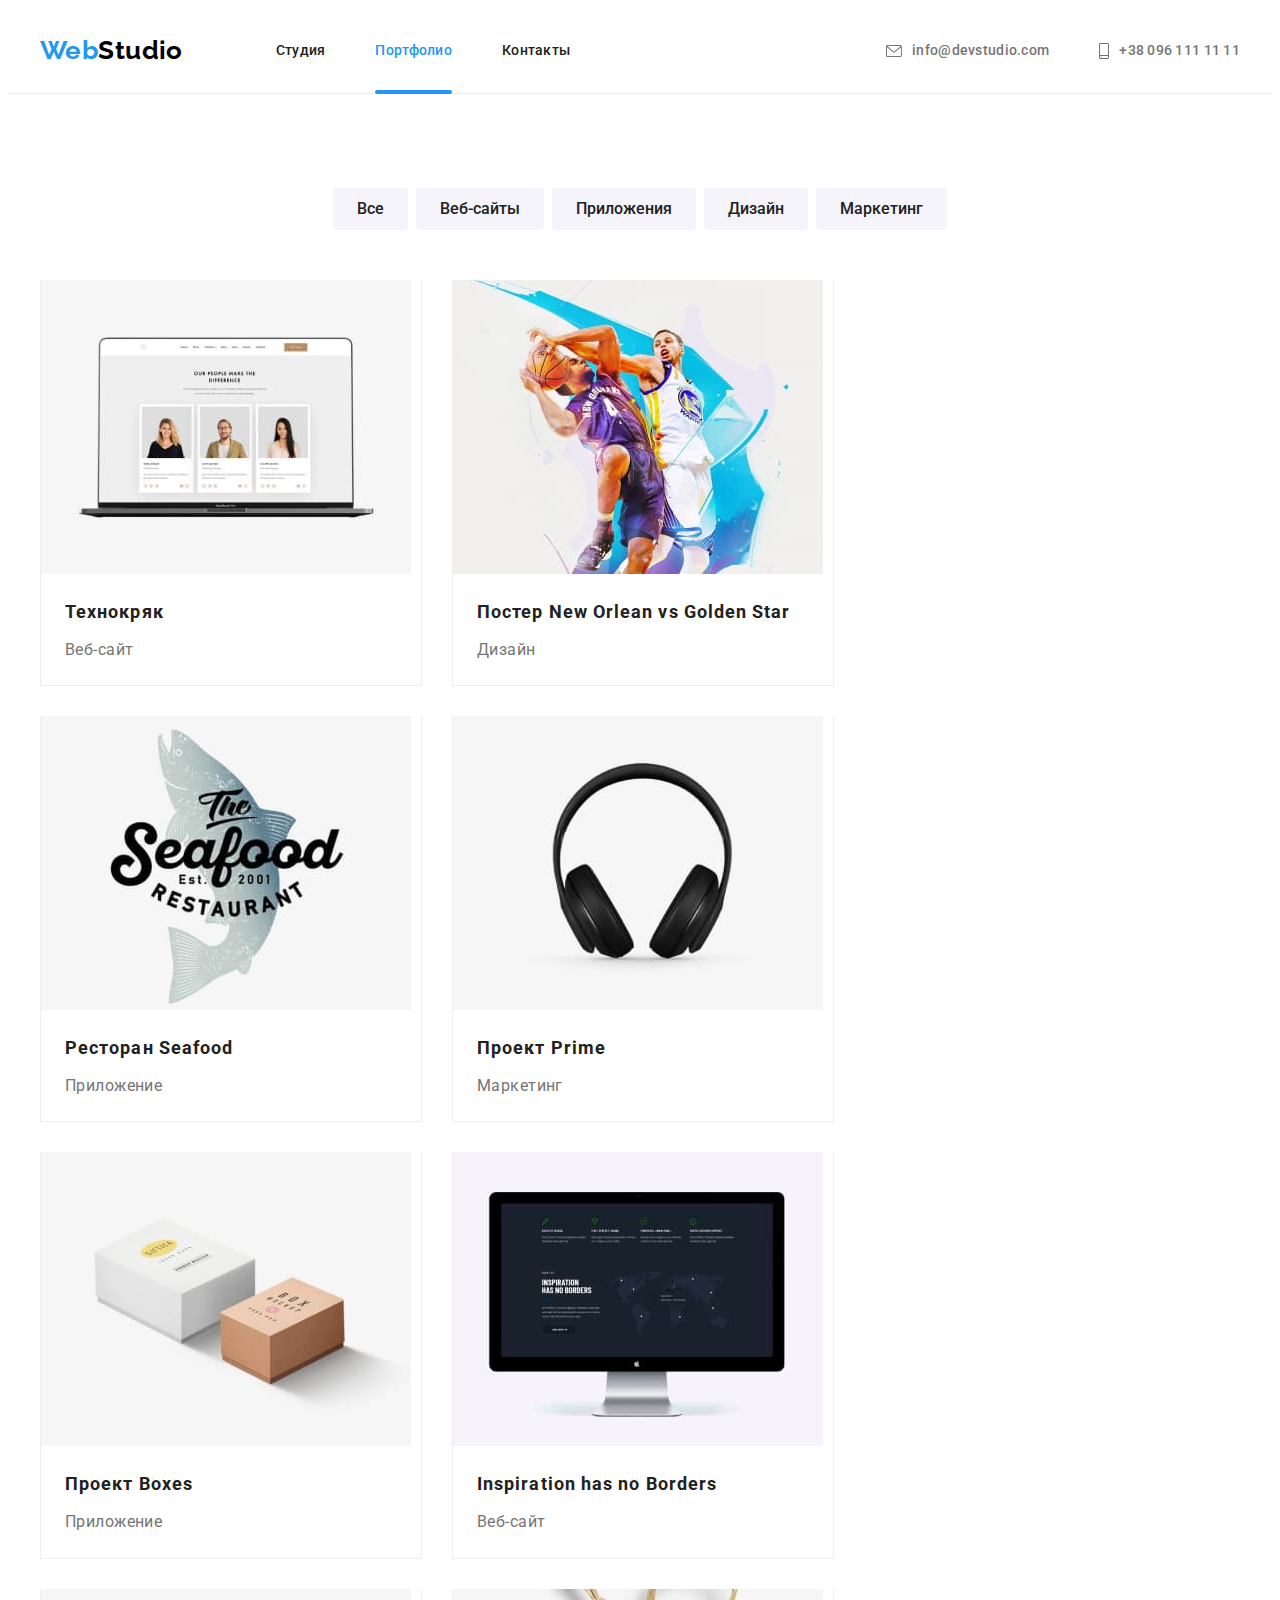
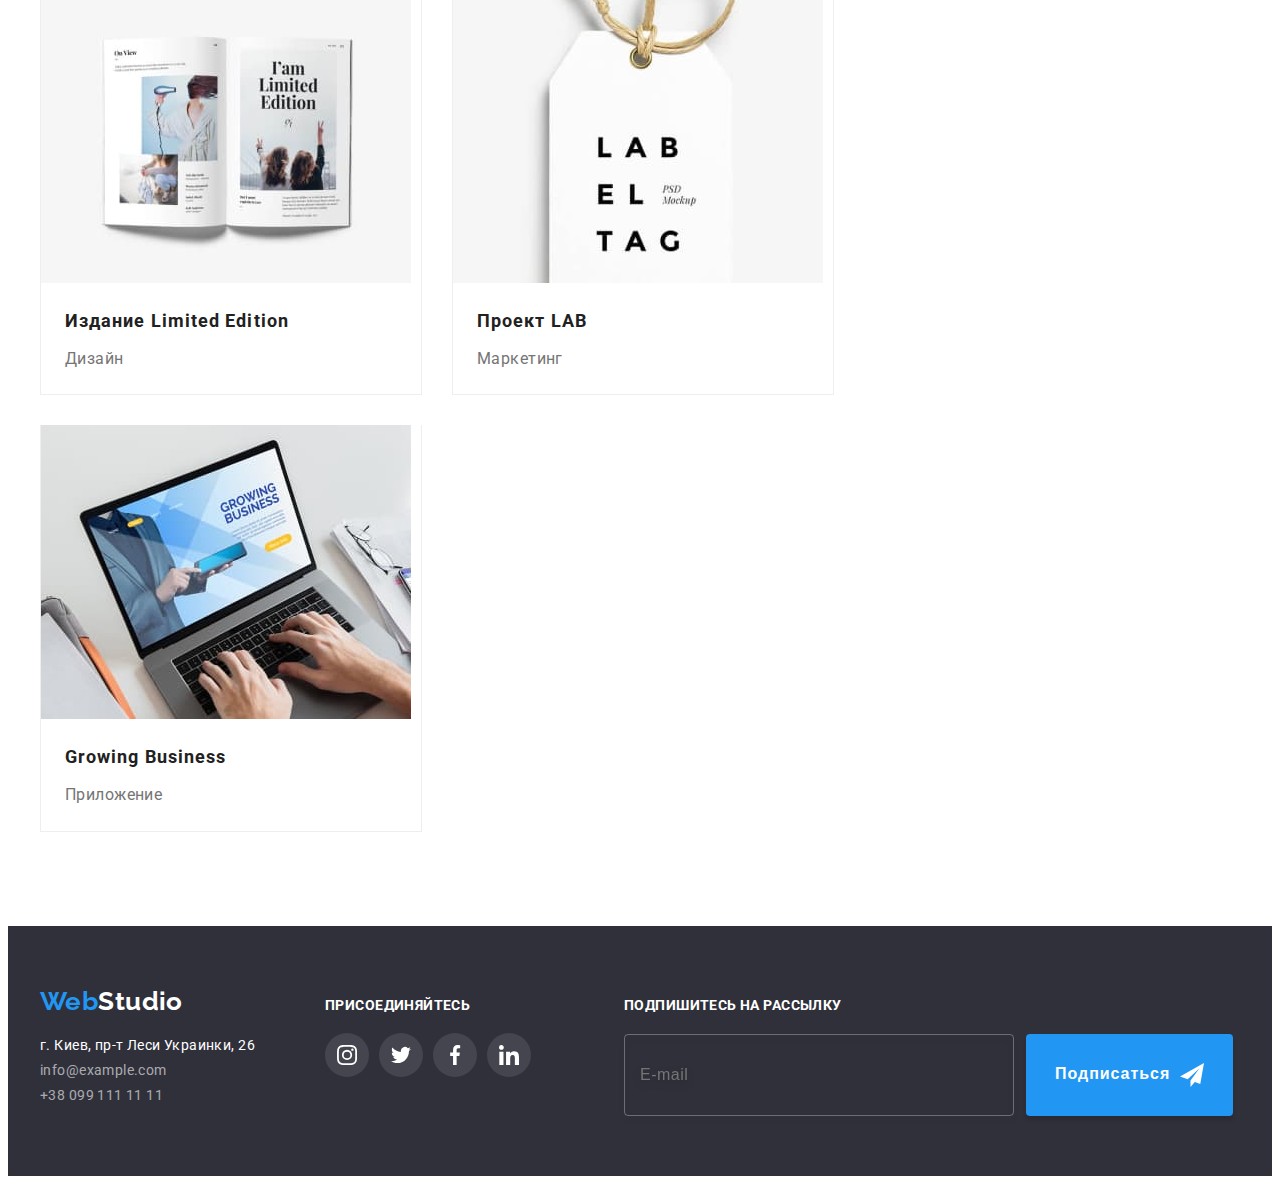
==== portfolio.html @ ce12e142 "add base" ====
<!DOCTYPE html>
<html lang="ru">
  <head>
    <meta charset="UTF-8" />
    <meta http-equiv="X-UA-Compatible" content="IE=edge" />
    <meta name="viewport" content="width=device-width, initial-scale=1.0" />
    <title>Портфоліо</title>
    <link rel="preconnect" href="https://fonts.googleapis.com" />
    <link rel="preconnect" href="https://fonts.gstatic.com" crossorigin />
    <link
      href="https://fonts.googleapis.com/css2?family=Raleway:wght@700&family=Roboto:wght@400;500;700;900&display=swap"
      rel="stylesheet"
    />
    <link
      rel="stylesheet"
      href="https://cdnjs.cloudflare.com/ajax/libs/modern-normalize/1.1.0/modern-normalize.min.css"
      integrity="sha512-wpPYUAdjBVSE4KJnH1VR1HeZfpl1ub8YT/NKx4PuQ5NmX2tKuGu6U/JRp5y+Y8XG2tV+wKQpNHVUX03MfMFn9Q=="
      crossorigin="anonymous"
      referrerpolicy="no-referrer"
    />
    <link rel="stylesheet" href="./css/styles.css" />
  </head>
  <body>
    <header class="page-header">
      <div class="container">
        <nav>
          <a href="./index.html" lang="en" class="link logo"
            ><span class="logo-accent">Web</span><span class="logo-main">Studio</span></a
          >
          <ul class="list site-nav">
            <li class="item"><a href="./index.html" class="link">Студия</a></li>
            <li class="item"><a href="./portfolio.html" class="link current">Портфолио</a></li>
            <li class="item"><a href="#" class="link">Контакты</a></li>
          </ul>
        </nav>

        <ul class="list contact-nav">
          <li class="item">
            <a href="mailto:info@devstudio.com" class="link"
              ><svg width="16" height="12 " class="icon-nav">
                <use href="./images/icons.svg#icon-mail"></use></svg
              >info@devstudio.com</a
            >
          </li>
          <li class="item">
            <a href="tel:+380961111111" class="link"
              ><svg width="10" height="16 " class="icon-nav">
                <use href="./images/icons.svg#icon-phone"></use></svg
              >+38 096 111 11 11</a
            >
          </li>
        </ul>
      </div>
    </header>

    <main>
      <section class="portfolio section">
        <div class="container">
          <h1 class="visually-hidden">Портфолио</h1>

          <ul class="list menu">
            <li class="item"><button class="button-menu">Все</button></li>
            <li class="item"><button class="button-menu">Веб-сайты</button></li>
            <li class="item"><button class="button-menu">Приложения</button></li>
            <li class="item"><button class="button-menu">Дизайн</button></li>
            <li class="item"><button class="button-menu">Маркетинг</button></li>
          </ul>

          <ul class="list cards">
            <li class="portfolio-card">
              <div class="wrapper">
                <img
                  src="./images/portfolio-img-1.jpg"
                  alt="Сайт Технокряк"
                  width="370"
                  class="img"
                />
                <p class="hidden-text text">
                  Ресурс предлагает комплексные предложения с разным уровнем функционала и сервисов.
                  Все это позволит посетителю получить исчерпывающие сведения о компании или частном
                  лице.
                </p>
              </div>
              <div class="content">
                <h2 class="title">Технокряк</h2>
                <p class="text">Веб-сайт</p>
              </div>
            </li>
            <li class="portfolio-card">
              <div class="wrapper">
                <img
                  src="./images/portfolio-img-2.jpg"
                  alt="Постер New Orlean vs Golden Star"
                  width="370"
                  class="img"
                />
                <p class="hidden-text text">
                  Ресурс предлагает комплексные предложения с разным уровнем функционала и сервисов.
                  Все это позволит посетителю получить исчерпывающие сведения о компании или частном
                  лице.
                </p>
              </div>
              <div class="content">
                <h2 class="title">Постер New Orlean vs Golden Star</h2>
                <p class="text">Дизайн</p>
              </div>
            </li>
            <li class="portfolio-card">
              <div class="wrapper">
                <img
                  src="./images/portfolio-img-3.jpg"
                  alt="Логотип ресторана Seafood"
                  width="370"
                  class="img"
                />
                <p class="hidden-text text">
                  Ресурс предлагает комплексные предложения с разным уровнем функционала и сервисов.
                  Все это позволит посетителю получить исчерпывающие сведения о компании или частном
                  лице.
                </p>
              </div>
              <div class="content">
                <h2 class="title">Ресторан Seafood</h2>
                <p class="text">Приложение</p>
              </div>
            </li>
            <li class="portfolio-card">
              <div class="wrapper">
                <img src="./images/portfolio-img-4.jpg" alt="Наушники" width="370" class="img" />
                <p class="hidden-text text">
                  Ресурс предлагает комплексные предложения с разным уровнем функционала и сервисов.
                  Все это позволит посетителю получить исчерпывающие сведения о компании или частном
                  лице.
                </p>
              </div>
              <div class="content">
                <h2 class="title">Проект Prime</h2>
                <p class="text">Маркетинг</p>
              </div>
            </li>
            <li class="portfolio-card">
              <div class="wrapper">
                <img src="./images/portfolio-img-5.jpg" alt="Коробки" width="370" class="img" />
                <p class="hidden-text text">
                  Ресурс предлагает комплексные предложения с разным уровнем функционала и сервисов.
                  Все это позволит посетителю получить исчерпывающие сведения о компании или частном
                  лице.
                </p>
              </div>
              <div class="content">
                <h2 class="title">Проект Boxes</h2>
                <p class="text">Приложение</p>
              </div>
            </li>
            <li class="portfolio-card">
              <div class="wrapper">
                <img
                  src="./images/portfolio-img-6.jpg"
                  alt="Веб-сайт Inspiration has no Borders"
                  width="370"
                  class="img"
                />
                <p class="hidden-text text">
                  Ресурс предлагает комплексные предложения с разным уровнем функционала и сервисов.
                  Все это позволит посетителю получить исчерпывающие сведения о компании или частном
                  лице.
                </p>
              </div>
              <div class="content">
                <h2 class="title">Inspiration has no Borders</h2>
                <p class="text">Веб-сайт</p>
              </div>
            </li>
            <li class="portfolio-card">
              <div class="wrapper">
                <img
                  src="./images/portfolio-img-7.jpg"
                  alt="Издание Limited Edition"
                  width="370"
                  class="img"
                />
                <p class="hidden-text text">
                  Ресурс предлагает комплексные предложения с разным уровнем функционала и сервисов.
                  Все это позволит посетителю получить исчерпывающие сведения о компании или частном
                  лице.
                </p>
              </div>
              <div class="content">
                <h2 class="title">Издание Limited Edition</h2>
                <p class="text">Дизайн</p>
              </div>
            </li>
            <li class="portfolio-card">
              <div class="wrapper">
                <img
                  src="./images/portfolio-img-8.jpg"
                  alt="Бирка LAB EL TAG"
                  width="370"
                  class="img"
                />
                <p class="hidden-text text">
                  Ресурс предлагает комплексные предложения с разным уровнем функционала и сервисов.
                  Все это позволит посетителю получить исчерпывающие сведения о компании или частном
                  лице.
                </p>
              </div>
              <div class="content">
                <h2 class="title">Проект LAB</h2>
                <p class="text">Маркетинг</p>
              </div>
            </li>
            <li class="portfolio-card">
              <div class="wrapper">
                <img
                  src="./images/portfolio-img-9.jpg"
                  alt="Приложение Growing Business"
                  width="370"
                  class="img"
                />
                <p class="hidden-text text">
                  Ресурс предлагает комплексные предложения с разным уровнем функционала и сервисов.
                  Все это позволит посетителю получить исчерпывающие сведения о компании или частном
                  лице.
                </p>
              </div>
              <div class="content">
                <h2 class="title">Growing Business</h2>
                <p class="text">Приложение</p>
              </div>
            </li>
          </ul>
        </div>
      </section>
    </main>

    <footer class="footer">
      <div class="container">
        <div class="contact">
          <a href="#" lang="en" class="link logo"
            ><span class="logo-accent">Web</span><span class="logo-invert">Studio</span></a
          >
          <address class="footer-contacts">
            <ul class="list">
              <li class="item">
                <a href="https://bit.ly/3pXMvUd" class="link address"
                  >г. Киев, пр-т Леси Украинки, 26</a
                >
              </li>
              <li class="item">
                <a href="mailto:info@example.com" class="link">info@example.com</a>
              </li>
              <li class="item"><a href="tel:+380991111111" class="link">+38 099 111 11 11</a></li>
            </ul>
          </address>
        </div>

        <div class="social">
          <p class="title">присоединяйтесь</p>

          <ul class="social-list list">
            <li class="icon-box">
              <a href="https://www.instagram.com/" class="command-icon-link link"
                ><svg width="20" height="20" class="icon">
                  <use href="./images/icons.svg#icon-instagram"></use></svg
              ></a>
            </li>
            <li class="icon-box">
              <a href="https://twitter.com/" class="command-icon-link link"
                ><svg width="20" height="20" class="icon">
                  <use href="./images/icons.svg#icon-twitter"></use></svg
              ></a>
            </li>
            <li class="icon-box">
              <a href="https://www.facebook.com/" class="command-icon-link link"
                ><svg width="20" height="20" class="icon">
                  <use href="./images/icons.svg#icon-facebook"></use></svg
              ></a>
            </li>
            <li class="icon-box">
              <a href="https://www.linkedin.com/" class="command-icon-link link"
                ><svg width="20" height="20" class="icon">
                  <use href="./images/icons.svg#icon-linkedin"></use></svg
              ></a>
            </li>
          </ul>
        </div>

        <div class="subscribe">
          <p class="title subscribe-title">Подпишитесь на рассылку</p>
          <form class="subscribe-form">
            <input type="email" name="subscribe-mail" class="subscribe-mail" placeholder="E-mail">
            <button type="submit" class="subscribe-button"><span class="subscribe-button-text">Подписаться</span><svg width="24" height="24"><use href="./images/icons.svg#icon-send"></use></svg></button>
          </form>
        </div>
      </div>
    </footer>
  </body>
</html>
---- css/styles.css ----
/* Переменные */

:root {
  --primary-background-color: #ffffff;
  --secondary-background-color: #f5f4fa;
  --primary-text-color: #757575;
  --secondary-text-color: #212121;
  --accent: #2196f3;
  --button-hover: #188ce8;
  --logo-color: #000000;
  --input-text-color: #000000;
  --invert-text-color: #ffffff;
  --third-text-color: rgba(255, 255, 255, 0.6);
  --third-background-color: #2f303a;
  --header-border: #ececec;
  --card-set-gap: 30px;
  --icon-color: #afb1b8;
  --main-transition: 250ms cubic-bezier(0.4, 0, 0.2, 1);
}

/* Общие стили и стили для сброса */
body {
  font-family: 'Roboto', sans-serif;
  background-color: var(--primary-background-color);
  color: var(--primary-text-color);
  font-size: 14px;
  letter-spacing: 0.03em;
}

.visually-hidden {
  position: absolute;
  width: 1px;
  height: 1px;
  margin: -1px;
  border: 0;
  padding: 0;

  white-space: nowrap;
  clip-path: inset(100%);
  clip: rect(0 0 0 0);
  overflow: hidden;
}

.container {
  width: 1200px;
  padding-left: 15px;
  padding-right: 15px;
  margin-left: auto;
  margin-right: auto;
}

.section {
  padding-top: 94px;
  padding-bottom: 94px;
}

img {
  display: block;
  max-width: 100%;
  height: auto;
}

.list {
  list-style: none;
  padding: 0;
  margin: 0;
}

.title {
  color: var(--secondary-text-color);
  margin: 0;
}

.text {
  margin: 0;
}

.link {
  text-decoration: none;
}

.logo {
  font-family: 'Raleway', sans-serif;
  font-weight: 700;
  font-size: 26px;
  line-height: 1.2;
}

/* Хедер */
.page-header {
  border-bottom: 1px solid var(--header-border);
}

.page-header > .container {
  display: flex;
  align-items: center;
}

.page-header nav {
  display: flex;
  align-items: center;
}

.page-header .logo {
  margin-right: 93px;
}

.logo-accent {
  color: var(--accent);
}

.logo-main {
  color: var(--logo-color);
}

.site-nav,
.contact-nav {
  display: flex;
  margin-left: auto;
}

.site-nav .item:not(:last-child),
.contact-nav .item:not(:last-child) {
  margin-right: 50px;
}

.icon-nav {
  fill: currentColor;
  margin-right: 10px;
}

.site-nav .link {
  display: inline-block;

  color: var(--secondary-text-color);

  padding-top: 32px;
  padding-bottom: 32px;

  font-weight: 500;
  line-height: 1.14;
  letter-spacing: 0.02em;
  transition: color var(--main-transition);
}

.site-nav .link:hover,
.site-nav .link:focus {
  color: var(--accent);
}

.site-nav .current {
  position: relative;
  color: var(--accent);
}

.site-nav .current::after {
  position: absolute;
  content: '';
  width: 100%;
  height: 4px;
  border-radius: 2px;
  bottom: -4px;
  left: 0;
  background-color: var(--accent);
}

.contact-nav .link {
  display: flex;
  align-items: center;
  color: var(--primary-text-color);

  padding-top: 32px;
  padding-bottom: 32px;

  font-weight: 500;
  line-height: 1.5;
  letter-spacing: 0.02em;

  transition: color var(--main-transition);
}

.contact-nav .link:hover,
.contact-nav .link:focus {
  color: var(--accent);
}

/* Футер */
.footer {
  background-color: var(--third-background-color);
  padding-top: 60px;
  padding-bottom: 60px;
}

.footer .container {
  display: flex;
  align-items: baseline;
}

.footer .contact {
  margin-right: 70px;
}

.footer .link.logo {
  display: inline-block;
  margin-bottom: 20px;
}

.logo-invert {
  color: var(--invert-text-color);
}

.footer-contacts {
  font-style: normal;
}

.footer-contacts .item:not(:last-child) {
  margin-bottom: 9px;
}

.footer-contacts .link {
  color: var(--third-text-color);
  transition: color var(--main-transition);
}

.footer-contacts .link:hover,
.footer-contacts .link:focus {
  color: var(--accent);
}

.footer-contacts .address {
  color: var(--invert-text-color);
}

.footer .social{
  margin-right: 93px;
}

.social .title {
  font-weight: 700;
  font-size: 14px;
  line-height: 1.15;
  text-transform: uppercase;
  color: var(--invert-text-color);
  margin-bottom: 20px;
}

.social-list {
  display: flex;
}

.footer .icon-box {
  display: flex;
  width: 44px;
  height: 44px;
  background-color: rgba(255, 255, 255, 0.1);
  border-radius: 50%;
  justify-content: center;
  align-items: center;
  transition: background-color var(--main-transition);
}

.footer .icon-box:not(:last-child) {
  margin-right: 10px;
}

.footer .icon-box > .link {
  display: flex;
  fill: var(--invert-text-color);
}

.footer .icon-box:hover {
  background-color: var(--accent);
}

/* Герой */
.hero {
  background-color: var(--third-background-color);
  background-image: linear-gradient(to right, rgba(47, 48, 58, 0.4), rgba(47, 48, 58, 0.4)),
    url('../images/hero-bg.jpg');
  background-position: center;
  max-width: 1600px;
  margin: 0 auto;
  background-size: cover;
  background-repeat: no-repeat;

  text-align: center;

  padding-top: 200px;
  padding-bottom: 200px;
}

.hero-title {
  color: var(--invert-text-color);

  margin-top: 0;
  margin-bottom: 34px;
  margin-left: auto;
  margin-right: auto;

  width: 696px;

  font-weight: 900;
  font-size: 44px;
  line-height: 1.4;
  letter-spacing: 0.06em;
  text-transform: uppercase;
}

.button {
  display: inline-block;
  background-color: var(--accent);
  border-radius: 4px;
  border-color: transparent;
  color: var(--invert-text-color);
  padding: 10px 32px;
  font-family: inherit;
  font-weight: 700;
  font-size: 16px;
  line-height: 1.88;
  text-align: center;
  letter-spacing: 0.06em;

  transition: background-color var(--main-transition);
}

.button:hover {
  cursor: pointer;
}

.button:hover,
.button:focus {
  background-color: var(--button-hover);
}

/* Преимущества */
.benefits .list {
  display: flex;
}

.benefits .item {
  width: 270px;
}

.benefits .item:not(:last-child) {
  margin-right: 30px;
}

.benefits-icon {
  background-color: var(--secondary-background-color);
  width: 270px;
  height: 120px;
  align-items: center;
  display: flex;
  align-items: center;
  justify-content: center;
  margin-bottom: 30px;
}

.benefits .title {
  margin-bottom: 10px;

  font-weight: 700;
  font-size: 14px;
  line-height: 1.5;
  text-transform: uppercase;
}

.benefits .text {
  line-height: 1.7;
}

/* Чем мы занимаемся */
.about-us {
  padding-top: 0%;
}

.about-us .list {
  display: flex;
}

.about-us .item:not(:last-child) {
  margin-right: 30px;
}

.about-us .title {
  margin-bottom: 50px;

  font-weight: 700;
  font-size: 36px;
  line-height: 1.2;
  text-align: center;
}

.about-us .item {
  position: relative;
}

.about-us .text {
  position: absolute;
  bottom: 0;
  width: 100%;
  padding: 27px 5px;

  background: rgba(47, 48, 58, 0.8);

  font-weight: 700;
  font-size: 14px;
  line-height: 1.2;
  text-align: center;
  letter-spacing: 0.03em;
  text-transform: uppercase;

  color: var(--invert-text-color);
}

/* Команда */
.command {
  background-color: var(--secondary-background-color);
}

.command .list {
  display: flex;
}

.command .title {
  font-weight: 700;
  margin-bottom: 50px;
  font-size: 36px;
  line-height: 1.2;
  text-align: center;
}

.command-card {
  width: 270px;

  background: var(--primary-background-color);

  box-shadow: 0px 1px 3px rgba(0, 0, 0, 0.12), 0px 1px 1px rgba(0, 0, 0, 0.14),
    0px 2px 1px rgba(0, 0, 0, 0.2);
  border-radius: 0px 0px 4px 4px;
}

.command-card:not(:last-child) {
  margin-right: 30px;
}

.command-card .photo {
  margin-bottom: 30px;
}

.command-card .title {
  margin-bottom: 10px;
  font-weight: 500;
  font-size: 16px;
  line-height: 1.2;
  text-align: center;
}

.command-card .text {
  font-size: 16px;
  line-height: 1.2;
  text-align: center;
  margin-bottom: 16px;
}

.command-social {
  display: flex;
  width: 206px;
  margin: 0 auto 30px;
}

.command-icon-box:not(:last-child) {
  margin-right: 10px;
}

.command-icon-link {
  width: 44px;
  height: 44px;
  border-radius: 50%;
  background-color: transparent;
  display: flex;
  align-items: center;
  justify-content: center;
  transition: background-color var(--main-transition);
}

.command-icon {
  fill: var(--icon-color);
  transition: fill var(--main-transition);
}

.command-icon-link:hover {
  background-color: var(--accent);
}

.command-icon-link:hover > .command-icon {
  fill: var(--invert-text-color);
}

/* Клиенты */
.clients .title {
  margin-top: 0;
  margin-bottom: 50px;

  font-weight: 700;
  font-size: 36px;
  line-height: 1.2;
  text-align: center;
  color: var(--secondary-text-color);
}

.clients.list {
  display: flex;
}

.clients-icon-box:not(:last-child) {
  margin-right: 30px;
}

.clients-icon-link {
  width: 170px;
  height: 92px;
  border-radius: 4px;
  border: 1px solid;
  border-color: var(--icon-color);
  display: flex;
  justify-content: center;
  align-items: center;
  transition: border-color var(--main-transition);
}

.clients-icon {
  fill: var(--icon-color);
  transition: fill var(--main-transition);
}

.clients-icon-link:hover {
  border-color: var(--accent);
}

.clients-icon-link:hover .clients-icon {
  fill: var(--accent);
}

/* Портфолио */

.portfolio .menu {
  display: flex;
  justify-content: center;
  margin-bottom: 50px;
}

.button-menu {
  background-color: var(--secondary-background-color);
  border-radius: 4px;
  border-color: transparent;
  color: var(--secondary-text-color);

  padding: 6px 22px;

  font-family: inherit;
  font-weight: 500;
  font-size: 16px;
  line-height: 1.6;
  text-align: center;

  transition: background-color var(--main-transition), box-shadow var(--main-transition),
    color var(--main-transition);
}

.menu .item:not(:last-child) {
  margin-right: 8px;
}

.button-menu:hover,
.button-menu:focus {
  background-color: var(--accent);
  box-shadow: 0px 3px 1px rgba(0, 0, 0, 0.1), 0px 1px 2px rgba(0, 0, 0, 0.08),
    0px 2px 2px rgba(0, 0, 0, 0.12);
  color: var(--invert-text-color);
}

/* Карточки и сетка - Портфолио */

.portfolio .cards {
  display: flex;
  flex-wrap: wrap;

  margin-right: calc(-1 * var(--card-set-gap));
  margin-bottom: calc(-1 * var(--card-set-gap));
}

.portfolio-card {
  flex-basis: calc(100% / 3 - var(--card-set-gap));
  margin-right: var(--card-set-gap);
  margin-bottom: var(--card-set-gap);
  border-left: 1px solid #eeeeee;
  border-right: 1px solid #eeeeee;
  border-bottom: 1px solid #eeeeee;

  transition: box-shadow var(--main-transition);
}

.portfolio-card:hover {
  box-shadow: 0px 1px 1px rgba(0, 0, 0, 0.12), 0px 4px 4px rgba(0, 0, 0, 0.06),
    1px 4px 6px rgba(0, 0, 0, 0.16);
}

.portfolio-card:hover .hidden-text {
  transform: translateY(0%);
}

.portfolio-card .content {
  padding: 20px 24px;
}

.portfolio-card .title {
  margin-bottom: 5px;

  font-weight: 700;
  font-size: 18px;
  line-height: 2;
  letter-spacing: 0.06em;
}

.portfolio-card .wrapper {
  position: relative;
  overflow: hidden;
}

.portfolio-card .text {
  font-size: 16px;
  line-height: 1.9;
}

.portfolio-card .hidden-text {
  position: absolute;
  top: 0;
  color: var(--invert-text-color);
  background: rgba(33, 150, 243, 0.9);
  font-size: 18px;
  line-height: 1.56;
  letter-spacing: 0.03em;
  padding: 63px 24px;
  transform: translateY(100%);
  transition: transform var(--main-transition);
}

/* Модалка */

.overlay {
  width: 100%;
  height: 100%;
  position: fixed;
  top: 0;
  background: rgba(0, 0, 0, 0.2);
  transition: opacity var(--main-transition), visibility var(--main-transition);
}

.overlay.is-hidden .modal {
  transform: translate(-50%, -50%) scale(0);
}

.modal {
  position: absolute;
  width: 528px;
  height: 581px;
  background: var(--primary-background-color);
  box-shadow: 0px 1px 3px rgba(0, 0, 0, 0.12), 0px 1px 1px rgba(0, 0, 0, 0.14),
    0px 2px 1px rgba(0, 0, 0, 0.2);
  border-radius: 4px;
  padding: 40px;
  top: 50%;
  left: 50%;
  transform: translate(-50%, -50%);
  transition: transform var(--main-transition);
}

.modal-close {
  position: absolute;
  top: 8px;
  right: 8px;
  width: 30px;
  height: 30px;
  padding: 10px;

  background: var(--primary-background-color);
  border: 1px solid rgba(0, 0, 0, 0.1);
  border-radius: 50%;

  display: flex;
  justify-content: center;
  align-items: center;
}

.close-icon {
  fill: var(--logo-color);
  transition: fill var(--main-transition);

}

.modal-close:hover .close-icon,
.modal-close:focus .close-icon{
  fill: var(--accent);
}

.is-hidden {
  opacity: 0;
  visibility: hidden;
  pointer-events: none;
}

.modal-title{
font-weight: 700;
font-size: 20px;
line-height: 1.15;
text-align: center;
letter-spacing: 0.03em;
color:var(--secondary-text-color);
margin-bottom: 12px;
}

.modal-inputs{
  margin-bottom: 20px;
}

.modal-field.check{
margin-bottom: 30px;
}

.modal-input,
.input-textarea{
  outline: none;
  width: 100%;
  height: 40px;
  border: 1px solid rgba(33, 33, 33, 0.2);
  border-radius: 4px;

  padding: 12px 42px;
  font-size: 14px;
  line-height: 1.5;
  letter-spacing: 0.01em;
  color: var(--input-text-color);
  transition: border var(--main-transition); 

}

.modal-input:focus,
.input-textarea:focus{
  border: 1px solid var(--accent);
}

.input-wrap{
  position: relative;
  margin-top: 4px;
}

.input-icon{
  position: absolute;
  top: 50%;
  transform: translateY(-50%);
  left: 12px;
  fill: var(--secondary-text-color);
  transition: fill var(--main-transition); 
}

.modal-input:focus + .input-icon{
  fill: var(--accent);
}

.input-textarea{
  margin-top: 4px;
  padding: 12px 16px;
  height: 120px;
  resize: none;
}

.input-textarea::placeholder{
  font-weight: 400;
font-size: 14px;
line-height: 1.14;
letter-spacing: 0.01em;

color: rgba(117, 117, 117, 0.5);
}

.check-text,
.offer-link{
font-weight: 400;
font-size: 14px;
line-height: 1.71;
letter-spacing: 0.03em;
color: var(--primary-text-color);
display: flex;
justify-content: center;
}

.check-text span{
  display: flex;
  justify-content: center;
  align-items: center;
  width: 16px;
  height: 15px;
  border: 2px solid #303030;
  border-radius: 2px;
  margin-right: 10px;
  transition: background-color var(--main-transition), border var(--main-transition); 

}

.check-icon{
  fill:transparent;
  transition: fill var(--main-transition); 

}

.input-check:checked + .check-text span{
  background-color: var(--accent);
  border: none;
}

.input-check:checked + .check-text .check-icon{
  fill: var(--primary-background-color);
}


.offer-link{
  color: var(--accent);
  text-decoration: underline var(--accent);
}

.button-wrap{
  text-align: center;
}

.modal-button{
  display: inline-block;
  background-color: var(--accent);
  border-radius: 4px;
  border-color: transparent;
  color: var(--invert-text-color);
  font-family: inherit;
  font-weight: 700;
  font-size: 16px;
  line-height: 1.88;
  text-align: center;
  letter-spacing: 0.06em;
  padding: 10px 55px;
  transition: background-color var(--main-transition); 
}

.modal-button:hover {
  cursor: pointer;
}

.modal-button:hover,
.modal-button:focus {
  background-color: var(--button-hover);
}

/* Subscribe form */
.subscribe-form{
  display: flex;
}

.subscribe-title{
font-weight: 700;
font-size: 14px;
line-height: 1.14;
letter-spacing: 0.03em;
text-transform: uppercase;
color: var(--invert-text-color);
margin-bottom: 20px;
}

.subscribe-mail{
width: 358px;
height: 50px;
outline: none;
border: 1px solid rgba(255, 255, 255, 0.3);
filter: drop-shadow(0px 4px 4px rgba(0, 0, 0, 0.15));
border-radius: 4px;
background-color: transparent;
padding: 15px 15px;
margin-right: 12px;
font-weight: 400;
font-size: 16px;
line-height: 1.25;
letter-spacing: 0.03em;
color: rgba(255, 255, 255, 0.6);
}

.subscribe-button{
  display: flex;
  align-items: center;
  background-color: var(--accent);
  border-radius: 4px;
  border: 0px transparent solid;
  box-shadow: 0px 4px 4px rgba(0, 0, 0, 0.15);
  padding: 10px 29px;
}

.subscribe-button-text{
  color: var(--invert-text-color);
  font-family: inherit;
  font-weight: 700;
  font-size: 16px;
  line-height: 1.88;
  text-align: center;
  letter-spacing: 0.06em;
  margin-right: 10px;
}
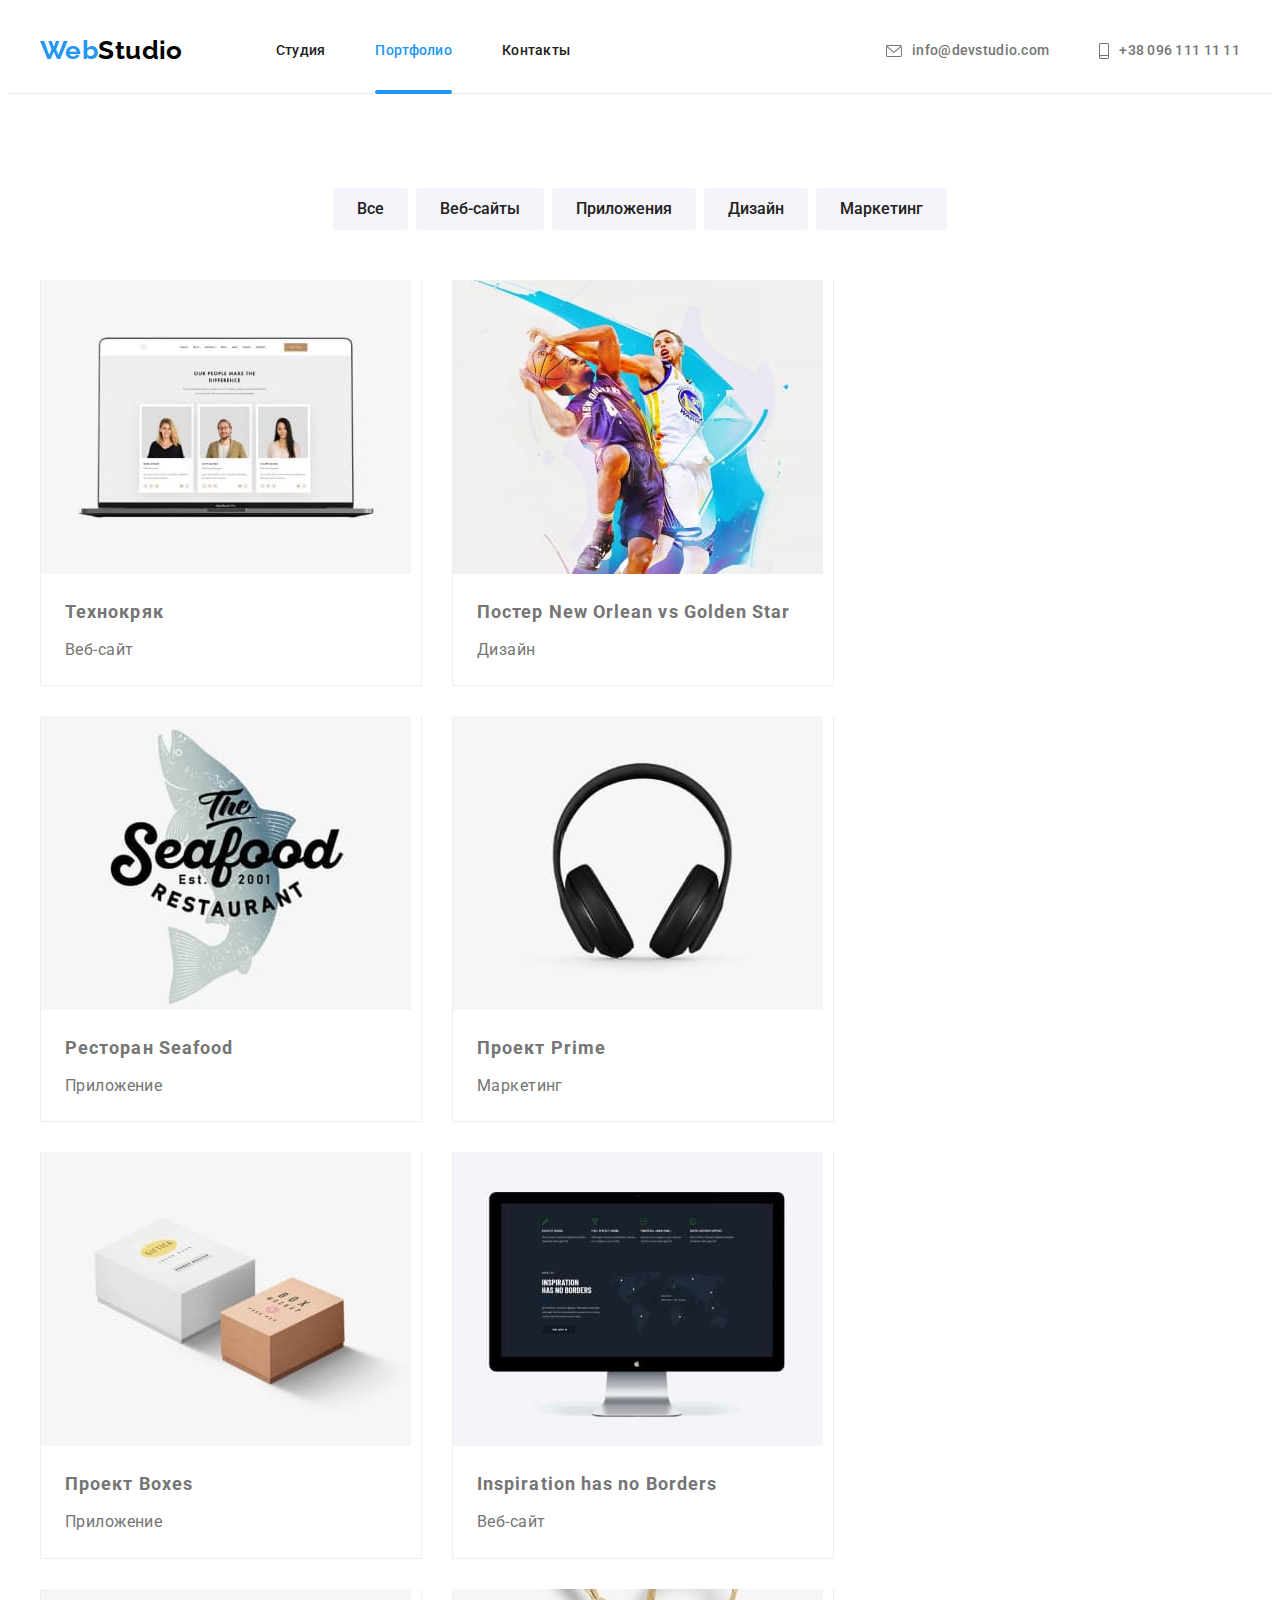
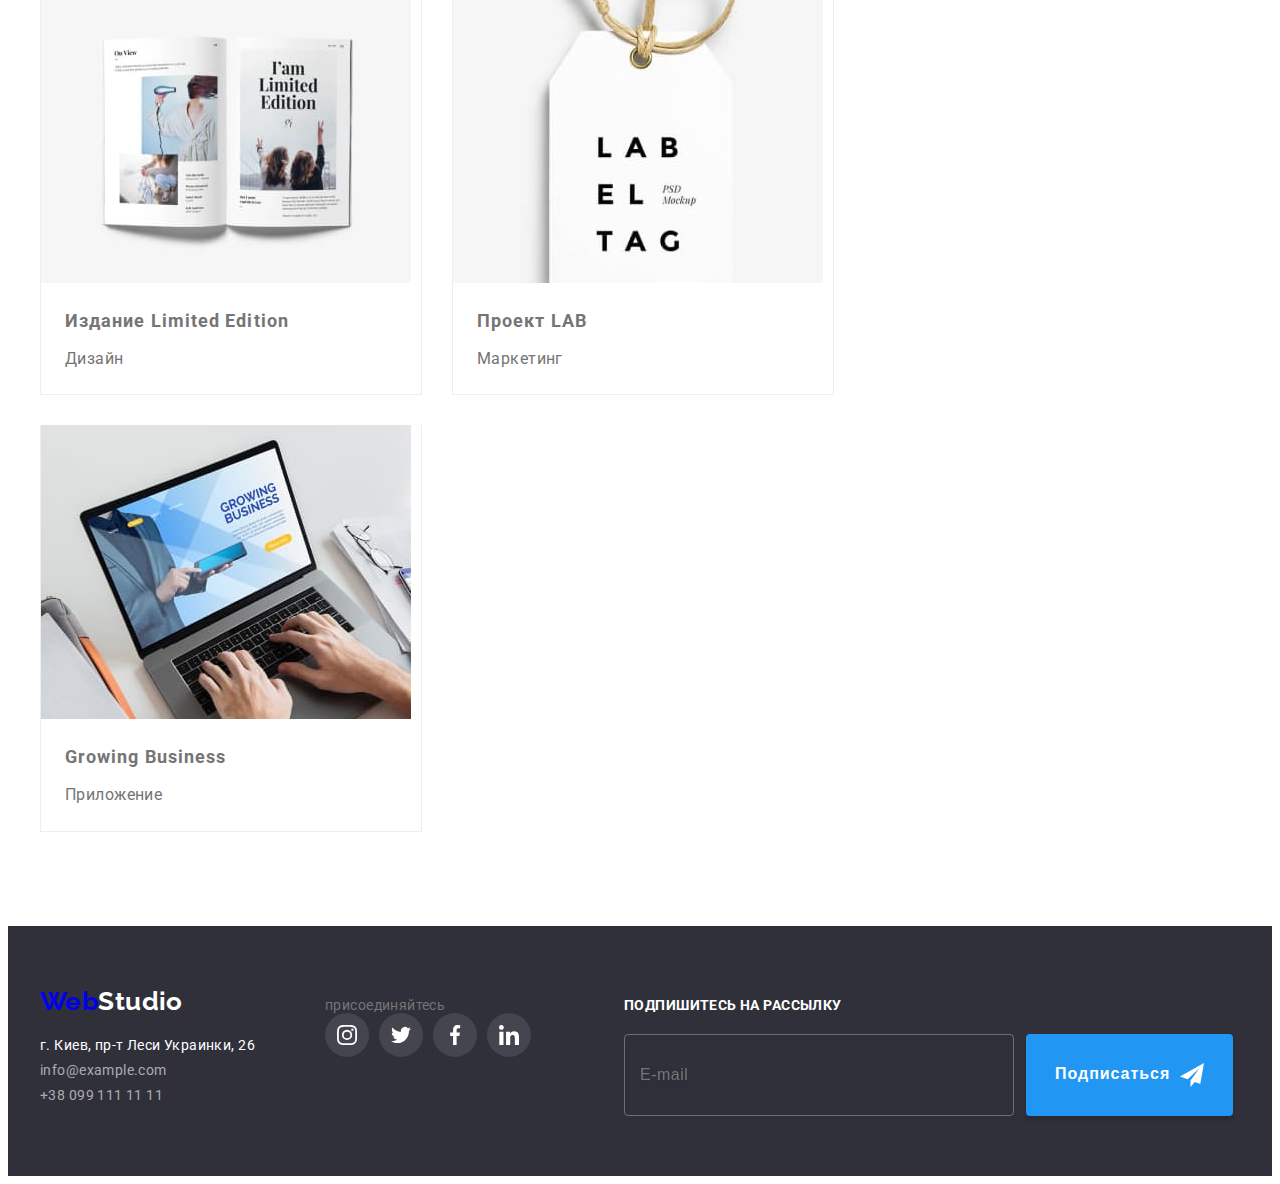
==== commit ad27d941: "Update portfolio header" ====
--- a/portfolio.html
+++ b/portfolio.html
@@ -22,29 +22,36 @@
   </head>
   <body>
     <header class="page-header">
-      <div class="container">
-        <nav>
-          <a href="./index.html" lang="en" class="link logo"
-            ><span class="logo-accent">Web</span><span class="logo-main">Studio</span></a
+      <div class="container page-header__container">
+        <nav class="nav">
+          <a href="./index.html" lang="en" class="logo"
+            ><span class="logo__accent-part">Web</span
+            ><span class="logo__main-part">Studio</span></a
           >
-          <ul class="list site-nav">
-            <li class="item"><a href="./index.html" class="link">Студия</a></li>
-            <li class="item"><a href="./portfolio.html" class="link current">Портфолио</a></li>
-            <li class="item"><a href="#" class="link">Контакты</a></li>
+          <ul class="site-nav">
+            <li class="site-nav__item">
+              <a href="./index.html" class="site-nav__link">Студия</a>
+            </li>
+            <li class="site-nav__item">
+              <a href="./portfolio.html" class="site-nav__link site-nav__link--current"
+                >Портфолио</a
+              >
+            </li>
+            <li class="site-nav__item"><a href="#" class="site-nav__link">Контакты</a></li>
           </ul>
         </nav>
 
-        <ul class="list contact-nav">
-          <li class="item">
-            <a href="mailto:info@devstudio.com" class="link"
-              ><svg width="16" height="12 " class="icon-nav">
+        <ul class="contact-nav">
+          <li class="contact-nav__item">
+            <a href="mailto:info@devstudio.com" class="contact-nav__link"
+              ><svg width="16" height="12 " class="contact-nav__icon">
                 <use href="./images/icons.svg#icon-mail"></use></svg
               >info@devstudio.com</a
             >
           </li>
-          <li class="item">
-            <a href="tel:+380961111111" class="link"
-              ><svg width="10" height="16 " class="icon-nav">
+          <li class="contact-nav__item">
+            <a href="tel:+380961111111" class="contact-nav__link"
+              ><svg width="10" height="16 " class="contact-nav__icon">
                 <use href="./images/icons.svg#icon-phone"></use></svg
               >+38 096 111 11 11</a
             >
@@ -288,8 +295,11 @@
         <div class="subscribe">
           <p class="title subscribe-title">Подпишитесь на рассылку</p>
           <form class="subscribe-form">
-            <input type="email" name="subscribe-mail" class="subscribe-mail" placeholder="E-mail">
-            <button type="submit" class="subscribe-button"><span class="subscribe-button-text">Подписаться</span><svg width="24" height="24"><use href="./images/icons.svg#icon-send"></use></svg></button>
+            <input type="email" name="subscribe-mail" class="subscribe-mail" placeholder="E-mail" />
+            <button type="submit" class="subscribe-button">
+              <span class="subscribe-button-text">Подписаться</span
+              ><svg width="24" height="24"><use href="./images/icons.svg#icon-send"></use></svg>
+            </button>
           </form>
         </div>
       </div>
--- a/css/styles.css
+++ b/css/styles.css
@@ -18,7 +18,8 @@
   --main-transition: 250ms cubic-bezier(0.4, 0, 0.2, 1);
 }
 
-/* Общие стили и стили для сброса */
+/* Сброс*/
+
 body {
   font-family: 'Roboto', sans-serif;
   background-color: var(--primary-background-color);
@@ -26,6 +27,34 @@
   font-size: 14px;
   letter-spacing: 0.03em;
 }
+
+img {
+  display: block;
+  max-width: 100%;
+  height: auto;
+}
+
+ul {
+  list-style: none;
+  padding: 0;
+  margin: 0;
+}
+
+h1,
+h2,
+h3 {
+  margin: 0;
+}
+
+p {
+  margin: 0;
+}
+
+a {
+  text-decoration: none;
+}
+
+/* Утилиты */
 
 .visually-hidden {
   position: absolute;
@@ -54,29 +83,24 @@
   padding-bottom: 94px;
 }
 
-img {
-  display: block;
-  max-width: 100%;
-  height: auto;
-}
-
-.list {
-  list-style: none;
-  padding: 0;
-  margin: 0;
-}
-
-.title {
-  color: var(--secondary-text-color);
-  margin: 0;
-}
-
-.text {
-  margin: 0;
-}
-
-.link {
-  text-decoration: none;
+/* Хедер */
+
+.page-header {
+  border-bottom: 1px solid var(--header-border);
+}
+
+.page-header__container {
+  display: flex;
+  align-items: center;
+}
+
+.nav {
+  display: flex;
+  align-items: center;
+}
+
+.page-header .logo {
+  margin-right: 93px;
 }
 
 .logo {
@@ -86,30 +110,11 @@
   line-height: 1.2;
 }
 
-/* Хедер */
-.page-header {
-  border-bottom: 1px solid var(--header-border);
-}
-
-.page-header > .container {
-  display: flex;
-  align-items: center;
-}
-
-.page-header nav {
-  display: flex;
-  align-items: center;
-}
-
-.page-header .logo {
-  margin-right: 93px;
-}
-
-.logo-accent {
+.logo__accent-part {
   color: var(--accent);
 }
 
-.logo-main {
+.logo__main-part {
   color: var(--logo-color);
 }
 
@@ -119,17 +124,12 @@
   margin-left: auto;
 }
 
-.site-nav .item:not(:last-child),
-.contact-nav .item:not(:last-child) {
+.site-nav__item:not(:last-child),
+.contact-nav__item:not(:last-child) {
   margin-right: 50px;
 }
 
-.icon-nav {
-  fill: currentColor;
-  margin-right: 10px;
-}
-
-.site-nav .link {
+.site-nav__link {
   display: inline-block;
 
   color: var(--secondary-text-color);
@@ -143,17 +143,17 @@
   transition: color var(--main-transition);
 }
 
-.site-nav .link:hover,
-.site-nav .link:focus {
+.site-nav__link:hover,
+.site-nav__link:focus {
   color: var(--accent);
 }
 
-.site-nav .current {
+.site-nav__link--current {
   position: relative;
   color: var(--accent);
 }
 
-.site-nav .current::after {
+.site-nav__link--current::after {
   position: absolute;
   content: '';
   width: 100%;
@@ -164,7 +164,7 @@
   background-color: var(--accent);
 }
 
-.contact-nav .link {
+.contact-nav__link {
   display: flex;
   align-items: center;
   color: var(--primary-text-color);
@@ -179,9 +179,14 @@
   transition: color var(--main-transition);
 }
 
-.contact-nav .link:hover,
-.contact-nav .link:focus {
+.contact-nav__link:hover,
+.contact-nav__link:focus {
   color: var(--accent);
+}
+
+.contact-nav__icon {
+  fill: currentColor;
+  margin-right: 10px;
 }
 
 /* Футер */
@@ -231,11 +236,14 @@
   color: var(--invert-text-color);
 }
 
-.footer .social{
+.footer .social {
   margin-right: 93px;
 }
 
-.social .title {
+/* TODO: */
+
+.social__title {
+  margin: 0;
   font-weight: 700;
   font-size: 14px;
   line-height: 1.15;
@@ -498,7 +506,7 @@
 }
 
 /* Клиенты */
-.clients .title {
+.clients__title {
   margin-top: 0;
   margin-bottom: 50px;
 
@@ -696,11 +704,10 @@
 .close-icon {
   fill: var(--logo-color);
   transition: fill var(--main-transition);
-
 }
 
 .modal-close:hover .close-icon,
-.modal-close:focus .close-icon{
+.modal-close:focus .close-icon {
   fill: var(--accent);
 }
 
@@ -710,26 +717,27 @@
   pointer-events: none;
 }
 
-.modal-title{
-font-weight: 700;
-font-size: 20px;
-line-height: 1.15;
-text-align: center;
-letter-spacing: 0.03em;
-color:var(--secondary-text-color);
-margin-bottom: 12px;
-}
-
-.modal-inputs{
+.modal-title {
+  margin: 0;
+  font-weight: 700;
+  font-size: 20px;
+  line-height: 1.15;
+  text-align: center;
+  letter-spacing: 0.03em;
+  color: var(--secondary-text-color);
+  margin-bottom: 12px;
+}
+
+.modal-inputs {
   margin-bottom: 20px;
 }
 
-.modal-field.check{
-margin-bottom: 30px;
+.modal-field.check {
+  margin-bottom: 30px;
 }
 
 .modal-input,
-.input-textarea{
+.input-textarea {
   outline: none;
   width: 100%;
   height: 40px;
@@ -741,61 +749,60 @@
   line-height: 1.5;
   letter-spacing: 0.01em;
   color: var(--input-text-color);
-  transition: border var(--main-transition); 
-
+  transition: border var(--main-transition);
 }
 
 .modal-input:focus,
-.input-textarea:focus{
+.input-textarea:focus {
   border: 1px solid var(--accent);
 }
 
-.input-wrap{
+.input-wrap {
   position: relative;
   margin-top: 4px;
 }
 
-.input-icon{
+.input-icon {
   position: absolute;
   top: 50%;
   transform: translateY(-50%);
   left: 12px;
   fill: var(--secondary-text-color);
-  transition: fill var(--main-transition); 
-}
-
-.modal-input:focus + .input-icon{
+  transition: fill var(--main-transition);
+}
+
+.modal-input:focus + .input-icon {
   fill: var(--accent);
 }
 
-.input-textarea{
+.input-textarea {
   margin-top: 4px;
   padding: 12px 16px;
   height: 120px;
   resize: none;
 }
 
-.input-textarea::placeholder{
+.input-textarea::placeholder {
   font-weight: 400;
-font-size: 14px;
-line-height: 1.14;
-letter-spacing: 0.01em;
-
-color: rgba(117, 117, 117, 0.5);
+  font-size: 14px;
+  line-height: 1.14;
+  letter-spacing: 0.01em;
+
+  color: rgba(117, 117, 117, 0.5);
 }
 
 .check-text,
-.offer-link{
-font-weight: 400;
-font-size: 14px;
-line-height: 1.71;
-letter-spacing: 0.03em;
-color: var(--primary-text-color);
-display: flex;
-justify-content: center;
-}
-
-.check-text span{
+.offer-link {
+  font-weight: 400;
+  font-size: 14px;
+  line-height: 1.71;
+  letter-spacing: 0.03em;
+  color: var(--primary-text-color);
+  display: flex;
+  justify-content: center;
+}
+
+.check-text span {
   display: flex;
   justify-content: center;
   align-items: center;
@@ -804,36 +811,33 @@
   border: 2px solid #303030;
   border-radius: 2px;
   margin-right: 10px;
-  transition: background-color var(--main-transition), border var(--main-transition); 
-
-}
-
-.check-icon{
-  fill:transparent;
-  transition: fill var(--main-transition); 
-
-}
-
-.input-check:checked + .check-text span{
+  transition: background-color var(--main-transition), border var(--main-transition);
+}
+
+.check-icon {
+  fill: transparent;
+  transition: fill var(--main-transition);
+}
+
+.input-check:checked + .check-text span {
   background-color: var(--accent);
   border: none;
 }
 
-.input-check:checked + .check-text .check-icon{
+.input-check:checked + .check-text .check-icon {
   fill: var(--primary-background-color);
 }
 
-
-.offer-link{
+.offer-link {
   color: var(--accent);
   text-decoration: underline var(--accent);
 }
 
-.button-wrap{
-  text-align: center;
-}
-
-.modal-button{
+.button-wrap {
+  text-align: center;
+}
+
+.modal-button {
   display: inline-block;
   background-color: var(--accent);
   border-radius: 4px;
@@ -846,7 +850,7 @@
   text-align: center;
   letter-spacing: 0.06em;
   padding: 10px 55px;
-  transition: background-color var(--main-transition); 
+  transition: background-color var(--main-transition);
 }
 
 .modal-button:hover {
@@ -859,38 +863,39 @@
 }
 
 /* Subscribe form */
-.subscribe-form{
-  display: flex;
-}
-
-.subscribe-title{
-font-weight: 700;
-font-size: 14px;
-line-height: 1.14;
-letter-spacing: 0.03em;
-text-transform: uppercase;
-color: var(--invert-text-color);
-margin-bottom: 20px;
-}
-
-.subscribe-mail{
-width: 358px;
-height: 50px;
-outline: none;
-border: 1px solid rgba(255, 255, 255, 0.3);
-filter: drop-shadow(0px 4px 4px rgba(0, 0, 0, 0.15));
-border-radius: 4px;
-background-color: transparent;
-padding: 15px 15px;
-margin-right: 12px;
-font-weight: 400;
-font-size: 16px;
-line-height: 1.25;
-letter-spacing: 0.03em;
-color: rgba(255, 255, 255, 0.6);
-}
-
-.subscribe-button{
+.subscribe-form {
+  display: flex;
+}
+
+.subscribe-title {
+  margin: 0;
+  font-weight: 700;
+  font-size: 14px;
+  line-height: 1.14;
+  letter-spacing: 0.03em;
+  text-transform: uppercase;
+  color: var(--invert-text-color);
+  margin-bottom: 20px;
+}
+
+.subscribe-mail {
+  width: 358px;
+  height: 50px;
+  outline: none;
+  border: 1px solid rgba(255, 255, 255, 0.3);
+  filter: drop-shadow(0px 4px 4px rgba(0, 0, 0, 0.15));
+  border-radius: 4px;
+  background-color: transparent;
+  padding: 15px 15px;
+  margin-right: 12px;
+  font-weight: 400;
+  font-size: 16px;
+  line-height: 1.25;
+  letter-spacing: 0.03em;
+  color: rgba(255, 255, 255, 0.6);
+}
+
+.subscribe-button {
   display: flex;
   align-items: center;
   background-color: var(--accent);
@@ -900,7 +905,7 @@
   padding: 10px 29px;
 }
 
-.subscribe-button-text{
+.subscribe-button-text {
   color: var(--invert-text-color);
   font-family: inherit;
   font-weight: 700;
@@ -909,4 +914,4 @@
   text-align: center;
   letter-spacing: 0.06em;
   margin-right: 10px;
-}+}
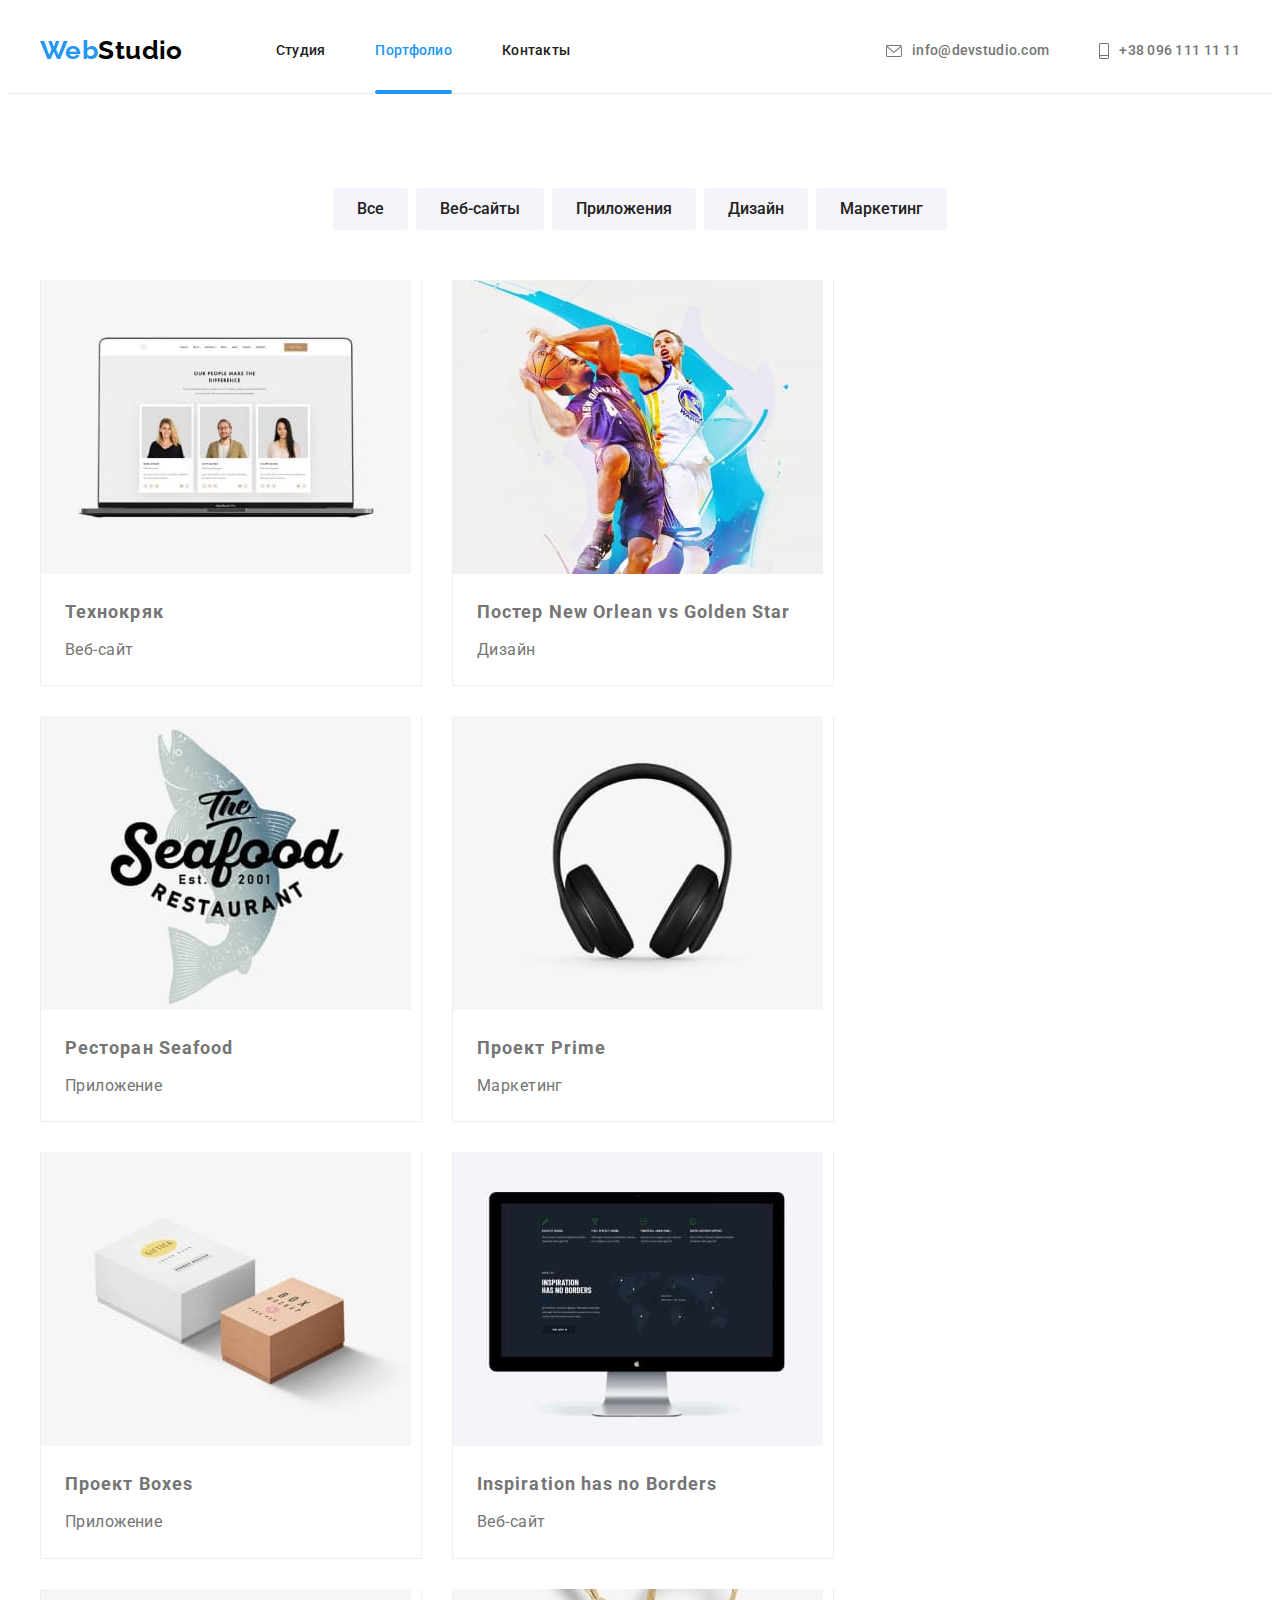
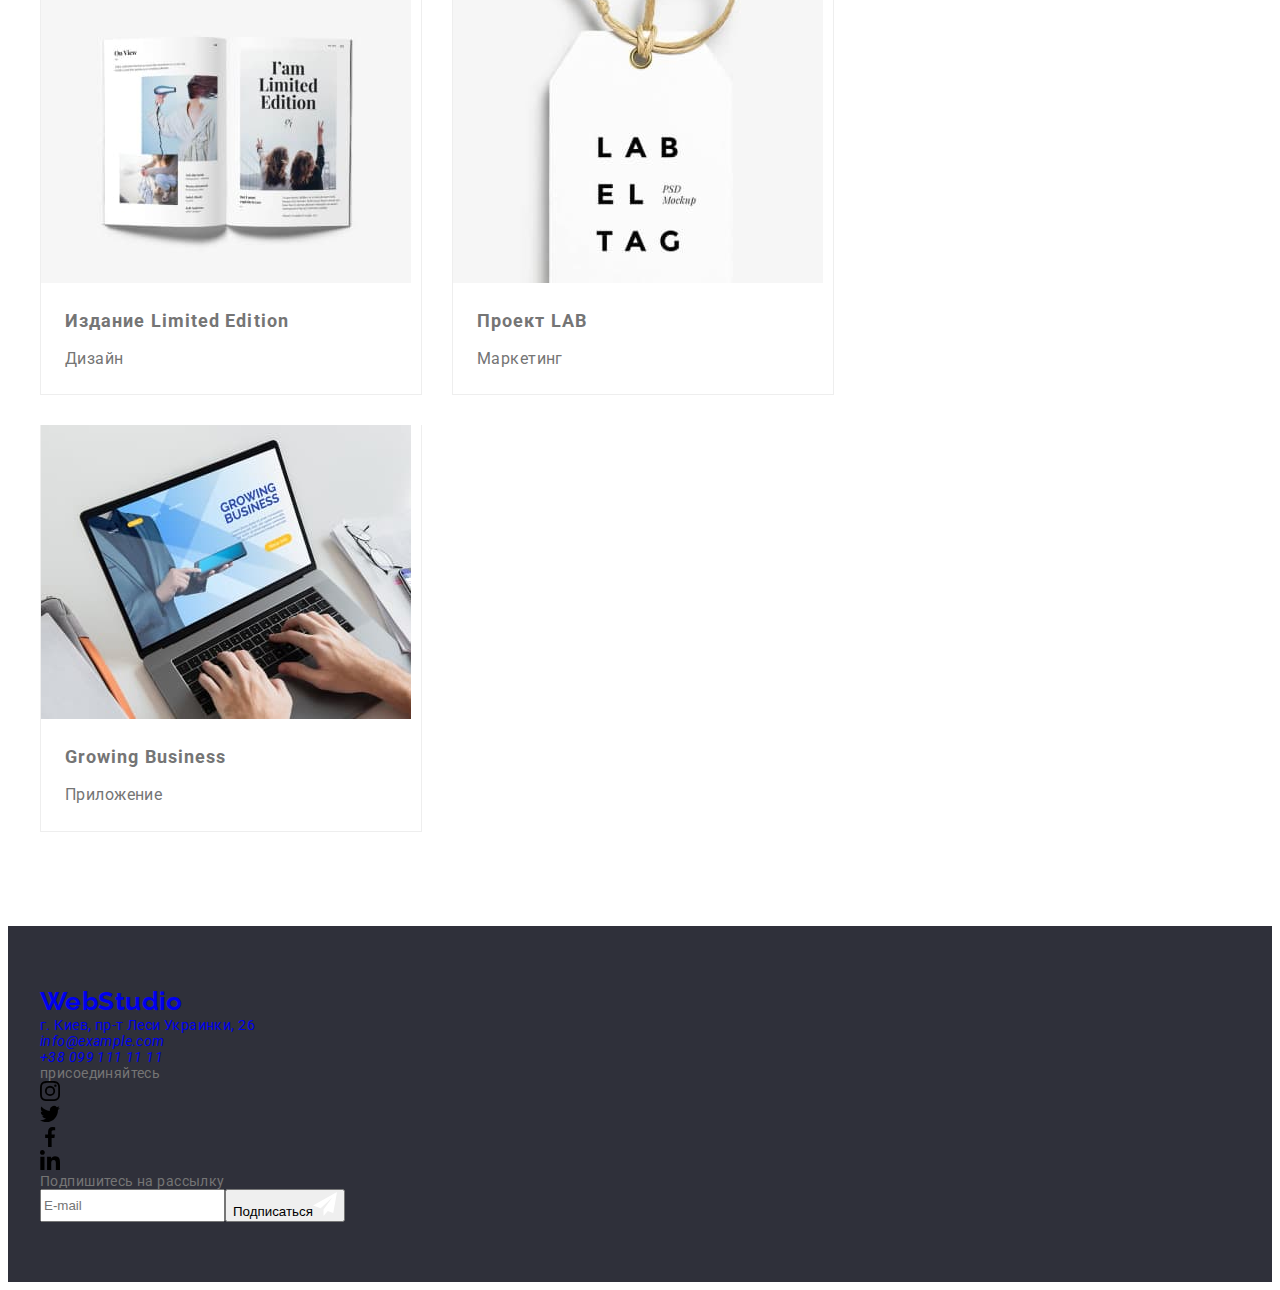
==== commit b8addb3f: "BEM__benefits, __hero, __footer" ====
--- a/portfolio.html
+++ b/portfolio.html
@@ -21,8 +21,8 @@
     <link rel="stylesheet" href="./css/styles.css" />
   </head>
   <body>
-    <header class="page-header">
-      <div class="container page-header__container">
+    <header class="header">
+      <div class="container header__container">
         <nav class="nav">
           <a href="./index.html" lang="en" class="logo"
             ><span class="logo__accent-part">Web</span
--- a/css/styles.css
+++ b/css/styles.css
@@ -85,11 +85,11 @@
 
 /* Хедер */
 
-.page-header {
+.header {
   border-bottom: 1px solid var(--header-border);
 }
 
-.page-header__container {
+.header__container {
   display: flex;
   align-items: center;
 }
@@ -99,7 +99,7 @@
   align-items: center;
 }
 
-.page-header .logo {
+.header .logo {
   margin-right: 93px;
 }
 
@@ -196,54 +196,51 @@
   padding-bottom: 60px;
 }
 
-.footer .container {
+.footer__container {
   display: flex;
   align-items: baseline;
 }
 
-.footer .contact {
+.contact-information {
   margin-right: 70px;
 }
 
-.footer .link.logo {
+.footer__logo {
   display: inline-block;
   margin-bottom: 20px;
 }
 
-.logo-invert {
-  color: var(--invert-text-color);
-}
-
-.footer-contacts {
+.logo__invert-part {
+  color: var(--invert-text-color);
+}
+
+.address {
   font-style: normal;
 }
 
-.footer-contacts .item:not(:last-child) {
+.address__item:not(:last-child) {
   margin-bottom: 9px;
 }
 
-.footer-contacts .link {
+.address__link {
   color: var(--third-text-color);
   transition: color var(--main-transition);
 }
 
-.footer-contacts .link:hover,
-.footer-contacts .link:focus {
+.address__link:hover,
+.address__link:focus {
   color: var(--accent);
 }
 
-.footer-contacts .address {
-  color: var(--invert-text-color);
-}
-
-.footer .social {
+.address__link--contrast {
+  color: var(--invert-text-color);
+}
+
+.social {
   margin-right: 93px;
 }
 
-/* TODO: */
-
 .social__title {
-  margin: 0;
   font-weight: 700;
   font-size: 14px;
   line-height: 1.15;
@@ -252,11 +249,11 @@
   margin-bottom: 20px;
 }
 
-.social-list {
-  display: flex;
-}
-
-.footer .icon-box {
+.social__list {
+  display: flex;
+}
+
+.social__icon-box {
   display: flex;
   width: 44px;
   height: 44px;
@@ -267,599 +264,17 @@
   transition: background-color var(--main-transition);
 }
 
-.footer .icon-box:not(:last-child) {
+.social__icon-box:not(:last-child) {
   margin-right: 10px;
 }
 
-.footer .icon-box > .link {
+.social__icon-link {
   display: flex;
   fill: var(--invert-text-color);
 }
 
-.footer .icon-box:hover {
+.social__icon-link:hover {
   background-color: var(--accent);
-}
-
-/* Герой */
-.hero {
-  background-color: var(--third-background-color);
-  background-image: linear-gradient(to right, rgba(47, 48, 58, 0.4), rgba(47, 48, 58, 0.4)),
-    url('../images/hero-bg.jpg');
-  background-position: center;
-  max-width: 1600px;
-  margin: 0 auto;
-  background-size: cover;
-  background-repeat: no-repeat;
-
-  text-align: center;
-
-  padding-top: 200px;
-  padding-bottom: 200px;
-}
-
-.hero-title {
-  color: var(--invert-text-color);
-
-  margin-top: 0;
-  margin-bottom: 34px;
-  margin-left: auto;
-  margin-right: auto;
-
-  width: 696px;
-
-  font-weight: 900;
-  font-size: 44px;
-  line-height: 1.4;
-  letter-spacing: 0.06em;
-  text-transform: uppercase;
-}
-
-.button {
-  display: inline-block;
-  background-color: var(--accent);
-  border-radius: 4px;
-  border-color: transparent;
-  color: var(--invert-text-color);
-  padding: 10px 32px;
-  font-family: inherit;
-  font-weight: 700;
-  font-size: 16px;
-  line-height: 1.88;
-  text-align: center;
-  letter-spacing: 0.06em;
-
-  transition: background-color var(--main-transition);
-}
-
-.button:hover {
-  cursor: pointer;
-}
-
-.button:hover,
-.button:focus {
-  background-color: var(--button-hover);
-}
-
-/* Преимущества */
-.benefits .list {
-  display: flex;
-}
-
-.benefits .item {
-  width: 270px;
-}
-
-.benefits .item:not(:last-child) {
-  margin-right: 30px;
-}
-
-.benefits-icon {
-  background-color: var(--secondary-background-color);
-  width: 270px;
-  height: 120px;
-  align-items: center;
-  display: flex;
-  align-items: center;
-  justify-content: center;
-  margin-bottom: 30px;
-}
-
-.benefits .title {
-  margin-bottom: 10px;
-
-  font-weight: 700;
-  font-size: 14px;
-  line-height: 1.5;
-  text-transform: uppercase;
-}
-
-.benefits .text {
-  line-height: 1.7;
-}
-
-/* Чем мы занимаемся */
-.about-us {
-  padding-top: 0%;
-}
-
-.about-us .list {
-  display: flex;
-}
-
-.about-us .item:not(:last-child) {
-  margin-right: 30px;
-}
-
-.about-us .title {
-  margin-bottom: 50px;
-
-  font-weight: 700;
-  font-size: 36px;
-  line-height: 1.2;
-  text-align: center;
-}
-
-.about-us .item {
-  position: relative;
-}
-
-.about-us .text {
-  position: absolute;
-  bottom: 0;
-  width: 100%;
-  padding: 27px 5px;
-
-  background: rgba(47, 48, 58, 0.8);
-
-  font-weight: 700;
-  font-size: 14px;
-  line-height: 1.2;
-  text-align: center;
-  letter-spacing: 0.03em;
-  text-transform: uppercase;
-
-  color: var(--invert-text-color);
-}
-
-/* Команда */
-.command {
-  background-color: var(--secondary-background-color);
-}
-
-.command .list {
-  display: flex;
-}
-
-.command .title {
-  font-weight: 700;
-  margin-bottom: 50px;
-  font-size: 36px;
-  line-height: 1.2;
-  text-align: center;
-}
-
-.command-card {
-  width: 270px;
-
-  background: var(--primary-background-color);
-
-  box-shadow: 0px 1px 3px rgba(0, 0, 0, 0.12), 0px 1px 1px rgba(0, 0, 0, 0.14),
-    0px 2px 1px rgba(0, 0, 0, 0.2);
-  border-radius: 0px 0px 4px 4px;
-}
-
-.command-card:not(:last-child) {
-  margin-right: 30px;
-}
-
-.command-card .photo {
-  margin-bottom: 30px;
-}
-
-.command-card .title {
-  margin-bottom: 10px;
-  font-weight: 500;
-  font-size: 16px;
-  line-height: 1.2;
-  text-align: center;
-}
-
-.command-card .text {
-  font-size: 16px;
-  line-height: 1.2;
-  text-align: center;
-  margin-bottom: 16px;
-}
-
-.command-social {
-  display: flex;
-  width: 206px;
-  margin: 0 auto 30px;
-}
-
-.command-icon-box:not(:last-child) {
-  margin-right: 10px;
-}
-
-.command-icon-link {
-  width: 44px;
-  height: 44px;
-  border-radius: 50%;
-  background-color: transparent;
-  display: flex;
-  align-items: center;
-  justify-content: center;
-  transition: background-color var(--main-transition);
-}
-
-.command-icon {
-  fill: var(--icon-color);
-  transition: fill var(--main-transition);
-}
-
-.command-icon-link:hover {
-  background-color: var(--accent);
-}
-
-.command-icon-link:hover > .command-icon {
-  fill: var(--invert-text-color);
-}
-
-/* Клиенты */
-.clients__title {
-  margin-top: 0;
-  margin-bottom: 50px;
-
-  font-weight: 700;
-  font-size: 36px;
-  line-height: 1.2;
-  text-align: center;
-  color: var(--secondary-text-color);
-}
-
-.clients.list {
-  display: flex;
-}
-
-.clients-icon-box:not(:last-child) {
-  margin-right: 30px;
-}
-
-.clients-icon-link {
-  width: 170px;
-  height: 92px;
-  border-radius: 4px;
-  border: 1px solid;
-  border-color: var(--icon-color);
-  display: flex;
-  justify-content: center;
-  align-items: center;
-  transition: border-color var(--main-transition);
-}
-
-.clients-icon {
-  fill: var(--icon-color);
-  transition: fill var(--main-transition);
-}
-
-.clients-icon-link:hover {
-  border-color: var(--accent);
-}
-
-.clients-icon-link:hover .clients-icon {
-  fill: var(--accent);
-}
-
-/* Портфолио */
-
-.portfolio .menu {
-  display: flex;
-  justify-content: center;
-  margin-bottom: 50px;
-}
-
-.button-menu {
-  background-color: var(--secondary-background-color);
-  border-radius: 4px;
-  border-color: transparent;
-  color: var(--secondary-text-color);
-
-  padding: 6px 22px;
-
-  font-family: inherit;
-  font-weight: 500;
-  font-size: 16px;
-  line-height: 1.6;
-  text-align: center;
-
-  transition: background-color var(--main-transition), box-shadow var(--main-transition),
-    color var(--main-transition);
-}
-
-.menu .item:not(:last-child) {
-  margin-right: 8px;
-}
-
-.button-menu:hover,
-.button-menu:focus {
-  background-color: var(--accent);
-  box-shadow: 0px 3px 1px rgba(0, 0, 0, 0.1), 0px 1px 2px rgba(0, 0, 0, 0.08),
-    0px 2px 2px rgba(0, 0, 0, 0.12);
-  color: var(--invert-text-color);
-}
-
-/* Карточки и сетка - Портфолио */
-
-.portfolio .cards {
-  display: flex;
-  flex-wrap: wrap;
-
-  margin-right: calc(-1 * var(--card-set-gap));
-  margin-bottom: calc(-1 * var(--card-set-gap));
-}
-
-.portfolio-card {
-  flex-basis: calc(100% / 3 - var(--card-set-gap));
-  margin-right: var(--card-set-gap);
-  margin-bottom: var(--card-set-gap);
-  border-left: 1px solid #eeeeee;
-  border-right: 1px solid #eeeeee;
-  border-bottom: 1px solid #eeeeee;
-
-  transition: box-shadow var(--main-transition);
-}
-
-.portfolio-card:hover {
-  box-shadow: 0px 1px 1px rgba(0, 0, 0, 0.12), 0px 4px 4px rgba(0, 0, 0, 0.06),
-    1px 4px 6px rgba(0, 0, 0, 0.16);
-}
-
-.portfolio-card:hover .hidden-text {
-  transform: translateY(0%);
-}
-
-.portfolio-card .content {
-  padding: 20px 24px;
-}
-
-.portfolio-card .title {
-  margin-bottom: 5px;
-
-  font-weight: 700;
-  font-size: 18px;
-  line-height: 2;
-  letter-spacing: 0.06em;
-}
-
-.portfolio-card .wrapper {
-  position: relative;
-  overflow: hidden;
-}
-
-.portfolio-card .text {
-  font-size: 16px;
-  line-height: 1.9;
-}
-
-.portfolio-card .hidden-text {
-  position: absolute;
-  top: 0;
-  color: var(--invert-text-color);
-  background: rgba(33, 150, 243, 0.9);
-  font-size: 18px;
-  line-height: 1.56;
-  letter-spacing: 0.03em;
-  padding: 63px 24px;
-  transform: translateY(100%);
-  transition: transform var(--main-transition);
-}
-
-/* Модалка */
-
-.overlay {
-  width: 100%;
-  height: 100%;
-  position: fixed;
-  top: 0;
-  background: rgba(0, 0, 0, 0.2);
-  transition: opacity var(--main-transition), visibility var(--main-transition);
-}
-
-.overlay.is-hidden .modal {
-  transform: translate(-50%, -50%) scale(0);
-}
-
-.modal {
-  position: absolute;
-  width: 528px;
-  height: 581px;
-  background: var(--primary-background-color);
-  box-shadow: 0px 1px 3px rgba(0, 0, 0, 0.12), 0px 1px 1px rgba(0, 0, 0, 0.14),
-    0px 2px 1px rgba(0, 0, 0, 0.2);
-  border-radius: 4px;
-  padding: 40px;
-  top: 50%;
-  left: 50%;
-  transform: translate(-50%, -50%);
-  transition: transform var(--main-transition);
-}
-
-.modal-close {
-  position: absolute;
-  top: 8px;
-  right: 8px;
-  width: 30px;
-  height: 30px;
-  padding: 10px;
-
-  background: var(--primary-background-color);
-  border: 1px solid rgba(0, 0, 0, 0.1);
-  border-radius: 50%;
-
-  display: flex;
-  justify-content: center;
-  align-items: center;
-}
-
-.close-icon {
-  fill: var(--logo-color);
-  transition: fill var(--main-transition);
-}
-
-.modal-close:hover .close-icon,
-.modal-close:focus .close-icon {
-  fill: var(--accent);
-}
-
-.is-hidden {
-  opacity: 0;
-  visibility: hidden;
-  pointer-events: none;
-}
-
-.modal-title {
-  margin: 0;
-  font-weight: 700;
-  font-size: 20px;
-  line-height: 1.15;
-  text-align: center;
-  letter-spacing: 0.03em;
-  color: var(--secondary-text-color);
-  margin-bottom: 12px;
-}
-
-.modal-inputs {
-  margin-bottom: 20px;
-}
-
-.modal-field.check {
-  margin-bottom: 30px;
-}
-
-.modal-input,
-.input-textarea {
-  outline: none;
-  width: 100%;
-  height: 40px;
-  border: 1px solid rgba(33, 33, 33, 0.2);
-  border-radius: 4px;
-
-  padding: 12px 42px;
-  font-size: 14px;
-  line-height: 1.5;
-  letter-spacing: 0.01em;
-  color: var(--input-text-color);
-  transition: border var(--main-transition);
-}
-
-.modal-input:focus,
-.input-textarea:focus {
-  border: 1px solid var(--accent);
-}
-
-.input-wrap {
-  position: relative;
-  margin-top: 4px;
-}
-
-.input-icon {
-  position: absolute;
-  top: 50%;
-  transform: translateY(-50%);
-  left: 12px;
-  fill: var(--secondary-text-color);
-  transition: fill var(--main-transition);
-}
-
-.modal-input:focus + .input-icon {
-  fill: var(--accent);
-}
-
-.input-textarea {
-  margin-top: 4px;
-  padding: 12px 16px;
-  height: 120px;
-  resize: none;
-}
-
-.input-textarea::placeholder {
-  font-weight: 400;
-  font-size: 14px;
-  line-height: 1.14;
-  letter-spacing: 0.01em;
-
-  color: rgba(117, 117, 117, 0.5);
-}
-
-.check-text,
-.offer-link {
-  font-weight: 400;
-  font-size: 14px;
-  line-height: 1.71;
-  letter-spacing: 0.03em;
-  color: var(--primary-text-color);
-  display: flex;
-  justify-content: center;
-}
-
-.check-text span {
-  display: flex;
-  justify-content: center;
-  align-items: center;
-  width: 16px;
-  height: 15px;
-  border: 2px solid #303030;
-  border-radius: 2px;
-  margin-right: 10px;
-  transition: background-color var(--main-transition), border var(--main-transition);
-}
-
-.check-icon {
-  fill: transparent;
-  transition: fill var(--main-transition);
-}
-
-.input-check:checked + .check-text span {
-  background-color: var(--accent);
-  border: none;
-}
-
-.input-check:checked + .check-text .check-icon {
-  fill: var(--primary-background-color);
-}
-
-.offer-link {
-  color: var(--accent);
-  text-decoration: underline var(--accent);
-}
-
-.button-wrap {
-  text-align: center;
-}
-
-.modal-button {
-  display: inline-block;
-  background-color: var(--accent);
-  border-radius: 4px;
-  border-color: transparent;
-  color: var(--invert-text-color);
-  font-family: inherit;
-  font-weight: 700;
-  font-size: 16px;
-  line-height: 1.88;
-  text-align: center;
-  letter-spacing: 0.06em;
-  padding: 10px 55px;
-  transition: background-color var(--main-transition);
-}
-
-.modal-button:hover {
-  cursor: pointer;
-}
-
-.modal-button:hover,
-.modal-button:focus {
-  background-color: var(--button-hover);
 }
 
 /* Subscribe form */
@@ -867,7 +282,7 @@
   display: flex;
 }
 
-.subscribe-title {
+.subscribe-wrap__title {
   margin: 0;
   font-weight: 700;
   font-size: 14px;
@@ -878,7 +293,7 @@
   margin-bottom: 20px;
 }
 
-.subscribe-mail {
+.subscribe-form__mail {
   width: 358px;
   height: 50px;
   outline: none;
@@ -895,7 +310,7 @@
   color: rgba(255, 255, 255, 0.6);
 }
 
-.subscribe-button {
+.subscribe-form__button {
   display: flex;
   align-items: center;
   background-color: var(--accent);
@@ -905,7 +320,7 @@
   padding: 10px 29px;
 }
 
-.subscribe-button-text {
+.subscribe-button__text {
   color: var(--invert-text-color);
   font-family: inherit;
   font-weight: 700;
@@ -915,3 +330,585 @@
   letter-spacing: 0.06em;
   margin-right: 10px;
 }
+
+/* Герой */
+.hero {
+  background-color: var(--third-background-color);
+  background-image: linear-gradient(to right, rgba(47, 48, 58, 0.4), rgba(47, 48, 58, 0.4)),
+    url('../images/hero-bg.jpg');
+  background-position: center;
+  max-width: 1600px;
+  margin: 0 auto;
+  background-size: cover;
+  background-repeat: no-repeat;
+
+  text-align: center;
+
+  padding-top: 200px;
+  padding-bottom: 200px;
+}
+
+.hero__title {
+  color: var(--invert-text-color);
+
+  margin-top: 0;
+  margin-bottom: 34px;
+  margin-left: auto;
+  margin-right: auto;
+
+  width: 696px;
+
+  font-weight: 900;
+  font-size: 44px;
+  line-height: 1.4;
+  letter-spacing: 0.06em;
+  text-transform: uppercase;
+}
+
+.hero__button {
+  display: inline-block;
+  background-color: var(--accent);
+  border-radius: 4px;
+  border-color: transparent;
+  color: var(--invert-text-color);
+  padding: 10px 32px;
+  font-family: inherit;
+  font-weight: 700;
+  font-size: 16px;
+  line-height: 1.88;
+  text-align: center;
+  letter-spacing: 0.06em;
+
+  transition: background-color var(--main-transition);
+}
+
+.hero__button:hover {
+  cursor: pointer;
+}
+
+.hero__button:hover,
+.hero__button:focus {
+  background-color: var(--button-hover);
+}
+
+/* Преимущества */
+.benefits__list {
+  display: flex;
+}
+
+.benefits__item {
+  width: 270px;
+}
+
+.benefits__item:not(:last-child) {
+  margin-right: 30px;
+}
+
+.benefits__icon {
+  background-color: var(--secondary-background-color);
+  width: 270px;
+  height: 120px;
+  align-items: center;
+  display: flex;
+  align-items: center;
+  justify-content: center;
+  margin-bottom: 30px;
+}
+
+.benefits__title {
+  margin-bottom: 10px;
+  color: var(--secondary-text-color);
+  font-weight: 700;
+  font-size: 14px;
+  line-height: 1.5;
+  text-transform: uppercase;
+}
+
+.benefits__text {
+  line-height: 1.7;
+}
+
+/* Чем мы занимаемся */
+.about-us {
+  padding-top: 0%;
+}
+
+.about-us .list {
+  display: flex;
+}
+
+.about-us .item:not(:last-child) {
+  margin-right: 30px;
+}
+
+.about-us .title {
+  margin-bottom: 50px;
+
+  font-weight: 700;
+  font-size: 36px;
+  line-height: 1.2;
+  text-align: center;
+}
+
+.about-us .item {
+  position: relative;
+}
+
+.about-us .text {
+  position: absolute;
+  bottom: 0;
+  width: 100%;
+  padding: 27px 5px;
+
+  background: rgba(47, 48, 58, 0.8);
+
+  font-weight: 700;
+  font-size: 14px;
+  line-height: 1.2;
+  text-align: center;
+  letter-spacing: 0.03em;
+  text-transform: uppercase;
+
+  color: var(--invert-text-color);
+}
+
+/* Команда */
+.command {
+  background-color: var(--secondary-background-color);
+}
+
+.command .list {
+  display: flex;
+}
+
+.command .title {
+  font-weight: 700;
+  margin-bottom: 50px;
+  font-size: 36px;
+  line-height: 1.2;
+  text-align: center;
+}
+
+.command-card {
+  width: 270px;
+
+  background: var(--primary-background-color);
+
+  box-shadow: 0px 1px 3px rgba(0, 0, 0, 0.12), 0px 1px 1px rgba(0, 0, 0, 0.14),
+    0px 2px 1px rgba(0, 0, 0, 0.2);
+  border-radius: 0px 0px 4px 4px;
+}
+
+.command-card:not(:last-child) {
+  margin-right: 30px;
+}
+
+.command-card .photo {
+  margin-bottom: 30px;
+}
+
+.command-card .title {
+  margin-bottom: 10px;
+  font-weight: 500;
+  font-size: 16px;
+  line-height: 1.2;
+  text-align: center;
+}
+
+.command-card .text {
+  font-size: 16px;
+  line-height: 1.2;
+  text-align: center;
+  margin-bottom: 16px;
+}
+
+.command-social {
+  display: flex;
+  width: 206px;
+  margin: 0 auto 30px;
+}
+
+.command-icon-box:not(:last-child) {
+  margin-right: 10px;
+}
+
+.social__icon-link {
+  width: 44px;
+  height: 44px;
+  border-radius: 50%;
+  background-color: transparent;
+  display: flex;
+  align-items: center;
+  justify-content: center;
+  transition: background-color var(--main-transition);
+}
+
+.command-icon {
+  fill: var(--icon-color);
+  transition: fill var(--main-transition);
+}
+
+.command-icon-link:hover {
+  background-color: var(--accent);
+}
+
+.command-icon-link:hover > .command-icon {
+  fill: var(--invert-text-color);
+}
+
+/* Клиенты */
+.clients__title {
+  margin-top: 0;
+  margin-bottom: 50px;
+
+  font-weight: 700;
+  font-size: 36px;
+  line-height: 1.2;
+  text-align: center;
+  color: var(--secondary-text-color);
+}
+
+.clients.list {
+  display: flex;
+}
+
+.clients-icon-box:not(:last-child) {
+  margin-right: 30px;
+}
+
+.clients-icon-link {
+  width: 170px;
+  height: 92px;
+  border-radius: 4px;
+  border: 1px solid;
+  border-color: var(--icon-color);
+  display: flex;
+  justify-content: center;
+  align-items: center;
+  transition: border-color var(--main-transition);
+}
+
+.clients-icon {
+  fill: var(--icon-color);
+  transition: fill var(--main-transition);
+}
+
+.clients-icon-link:hover {
+  border-color: var(--accent);
+}
+
+.clients-icon-link:hover .clients-icon {
+  fill: var(--accent);
+}
+
+/* Портфолио */
+
+.portfolio .menu {
+  display: flex;
+  justify-content: center;
+  margin-bottom: 50px;
+}
+
+.button-menu {
+  background-color: var(--secondary-background-color);
+  border-radius: 4px;
+  border-color: transparent;
+  color: var(--secondary-text-color);
+
+  padding: 6px 22px;
+
+  font-family: inherit;
+  font-weight: 500;
+  font-size: 16px;
+  line-height: 1.6;
+  text-align: center;
+
+  transition: background-color var(--main-transition), box-shadow var(--main-transition),
+    color var(--main-transition);
+}
+
+.menu .item:not(:last-child) {
+  margin-right: 8px;
+}
+
+.button-menu:hover,
+.button-menu:focus {
+  background-color: var(--accent);
+  box-shadow: 0px 3px 1px rgba(0, 0, 0, 0.1), 0px 1px 2px rgba(0, 0, 0, 0.08),
+    0px 2px 2px rgba(0, 0, 0, 0.12);
+  color: var(--invert-text-color);
+}
+
+/* Карточки и сетка - Портфолио */
+
+.portfolio .cards {
+  display: flex;
+  flex-wrap: wrap;
+
+  margin-right: calc(-1 * var(--card-set-gap));
+  margin-bottom: calc(-1 * var(--card-set-gap));
+}
+
+.portfolio-card {
+  flex-basis: calc(100% / 3 - var(--card-set-gap));
+  margin-right: var(--card-set-gap);
+  margin-bottom: var(--card-set-gap);
+  border-left: 1px solid #eeeeee;
+  border-right: 1px solid #eeeeee;
+  border-bottom: 1px solid #eeeeee;
+
+  transition: box-shadow var(--main-transition);
+}
+
+.portfolio-card:hover {
+  box-shadow: 0px 1px 1px rgba(0, 0, 0, 0.12), 0px 4px 4px rgba(0, 0, 0, 0.06),
+    1px 4px 6px rgba(0, 0, 0, 0.16);
+}
+
+.portfolio-card:hover .hidden-text {
+  transform: translateY(0%);
+}
+
+.portfolio-card .content {
+  padding: 20px 24px;
+}
+
+.portfolio-card .title {
+  margin-bottom: 5px;
+
+  font-weight: 700;
+  font-size: 18px;
+  line-height: 2;
+  letter-spacing: 0.06em;
+}
+
+.portfolio-card .wrapper {
+  position: relative;
+  overflow: hidden;
+}
+
+.portfolio-card .text {
+  font-size: 16px;
+  line-height: 1.9;
+}
+
+.portfolio-card .hidden-text {
+  position: absolute;
+  top: 0;
+  color: var(--invert-text-color);
+  background: rgba(33, 150, 243, 0.9);
+  font-size: 18px;
+  line-height: 1.56;
+  letter-spacing: 0.03em;
+  padding: 63px 24px;
+  transform: translateY(100%);
+  transition: transform var(--main-transition);
+}
+
+/* Модалка */
+
+.overlay {
+  width: 100%;
+  height: 100%;
+  position: fixed;
+  top: 0;
+  background: rgba(0, 0, 0, 0.2);
+  transition: opacity var(--main-transition), visibility var(--main-transition);
+}
+
+.overlay.is-hidden .modal {
+  transform: translate(-50%, -50%) scale(0);
+}
+
+.modal {
+  position: absolute;
+  width: 528px;
+  height: 581px;
+  background: var(--primary-background-color);
+  box-shadow: 0px 1px 3px rgba(0, 0, 0, 0.12), 0px 1px 1px rgba(0, 0, 0, 0.14),
+    0px 2px 1px rgba(0, 0, 0, 0.2);
+  border-radius: 4px;
+  padding: 40px;
+  top: 50%;
+  left: 50%;
+  transform: translate(-50%, -50%);
+  transition: transform var(--main-transition);
+}
+
+.modal-close {
+  position: absolute;
+  top: 8px;
+  right: 8px;
+  width: 30px;
+  height: 30px;
+  padding: 10px;
+
+  background: var(--primary-background-color);
+  border: 1px solid rgba(0, 0, 0, 0.1);
+  border-radius: 50%;
+
+  display: flex;
+  justify-content: center;
+  align-items: center;
+}
+
+.close-icon {
+  fill: var(--logo-color);
+  transition: fill var(--main-transition);
+}
+
+.modal-close:hover .close-icon,
+.modal-close:focus .close-icon {
+  fill: var(--accent);
+}
+
+.is-hidden {
+  opacity: 0;
+  visibility: hidden;
+  pointer-events: none;
+}
+
+.modal-title {
+  margin: 0;
+  font-weight: 700;
+  font-size: 20px;
+  line-height: 1.15;
+  text-align: center;
+  letter-spacing: 0.03em;
+  color: var(--secondary-text-color);
+  margin-bottom: 12px;
+}
+
+.modal-inputs {
+  margin-bottom: 20px;
+}
+
+.modal-field.check {
+  margin-bottom: 30px;
+}
+
+.modal-input,
+.input-textarea {
+  outline: none;
+  width: 100%;
+  height: 40px;
+  border: 1px solid rgba(33, 33, 33, 0.2);
+  border-radius: 4px;
+
+  padding: 12px 42px;
+  font-size: 14px;
+  line-height: 1.5;
+  letter-spacing: 0.01em;
+  color: var(--input-text-color);
+  transition: border var(--main-transition);
+}
+
+.modal-input:focus,
+.input-textarea:focus {
+  border: 1px solid var(--accent);
+}
+
+.input-wrap {
+  position: relative;
+  margin-top: 4px;
+}
+
+.input-icon {
+  position: absolute;
+  top: 50%;
+  transform: translateY(-50%);
+  left: 12px;
+  fill: var(--secondary-text-color);
+  transition: fill var(--main-transition);
+}
+
+.modal-input:focus + .input-icon {
+  fill: var(--accent);
+}
+
+.input-textarea {
+  margin-top: 4px;
+  padding: 12px 16px;
+  height: 120px;
+  resize: none;
+}
+
+.input-textarea::placeholder {
+  font-weight: 400;
+  font-size: 14px;
+  line-height: 1.14;
+  letter-spacing: 0.01em;
+
+  color: rgba(117, 117, 117, 0.5);
+}
+
+.check-text,
+.offer-link {
+  font-weight: 400;
+  font-size: 14px;
+  line-height: 1.71;
+  letter-spacing: 0.03em;
+  color: var(--primary-text-color);
+  display: flex;
+  justify-content: center;
+}
+
+.check-text span {
+  display: flex;
+  justify-content: center;
+  align-items: center;
+  width: 16px;
+  height: 15px;
+  border: 2px solid #303030;
+  border-radius: 2px;
+  margin-right: 10px;
+  transition: background-color var(--main-transition), border var(--main-transition);
+}
+
+.check-icon {
+  fill: transparent;
+  transition: fill var(--main-transition);
+}
+
+.input-check:checked + .check-text span {
+  background-color: var(--accent);
+  border: none;
+}
+
+.input-check:checked + .check-text .check-icon {
+  fill: var(--primary-background-color);
+}
+
+.offer-link {
+  color: var(--accent);
+  text-decoration: underline var(--accent);
+}
+
+.button-wrap {
+  text-align: center;
+}
+
+.modal-button {
+  display: inline-block;
+  background-color: var(--accent);
+  border-radius: 4px;
+  border-color: transparent;
+  color: var(--invert-text-color);
+  font-family: inherit;
+  font-weight: 700;
+  font-size: 16px;
+  line-height: 1.88;
+  text-align: center;
+  letter-spacing: 0.06em;
+  padding: 10px 55px;
+  transition: background-color var(--main-transition);
+}
+
+.modal-button:hover {
+  cursor: pointer;
+}
+
+.modal-button:hover,
+.modal-button:focus {
+  background-color: var(--button-hover);
+}
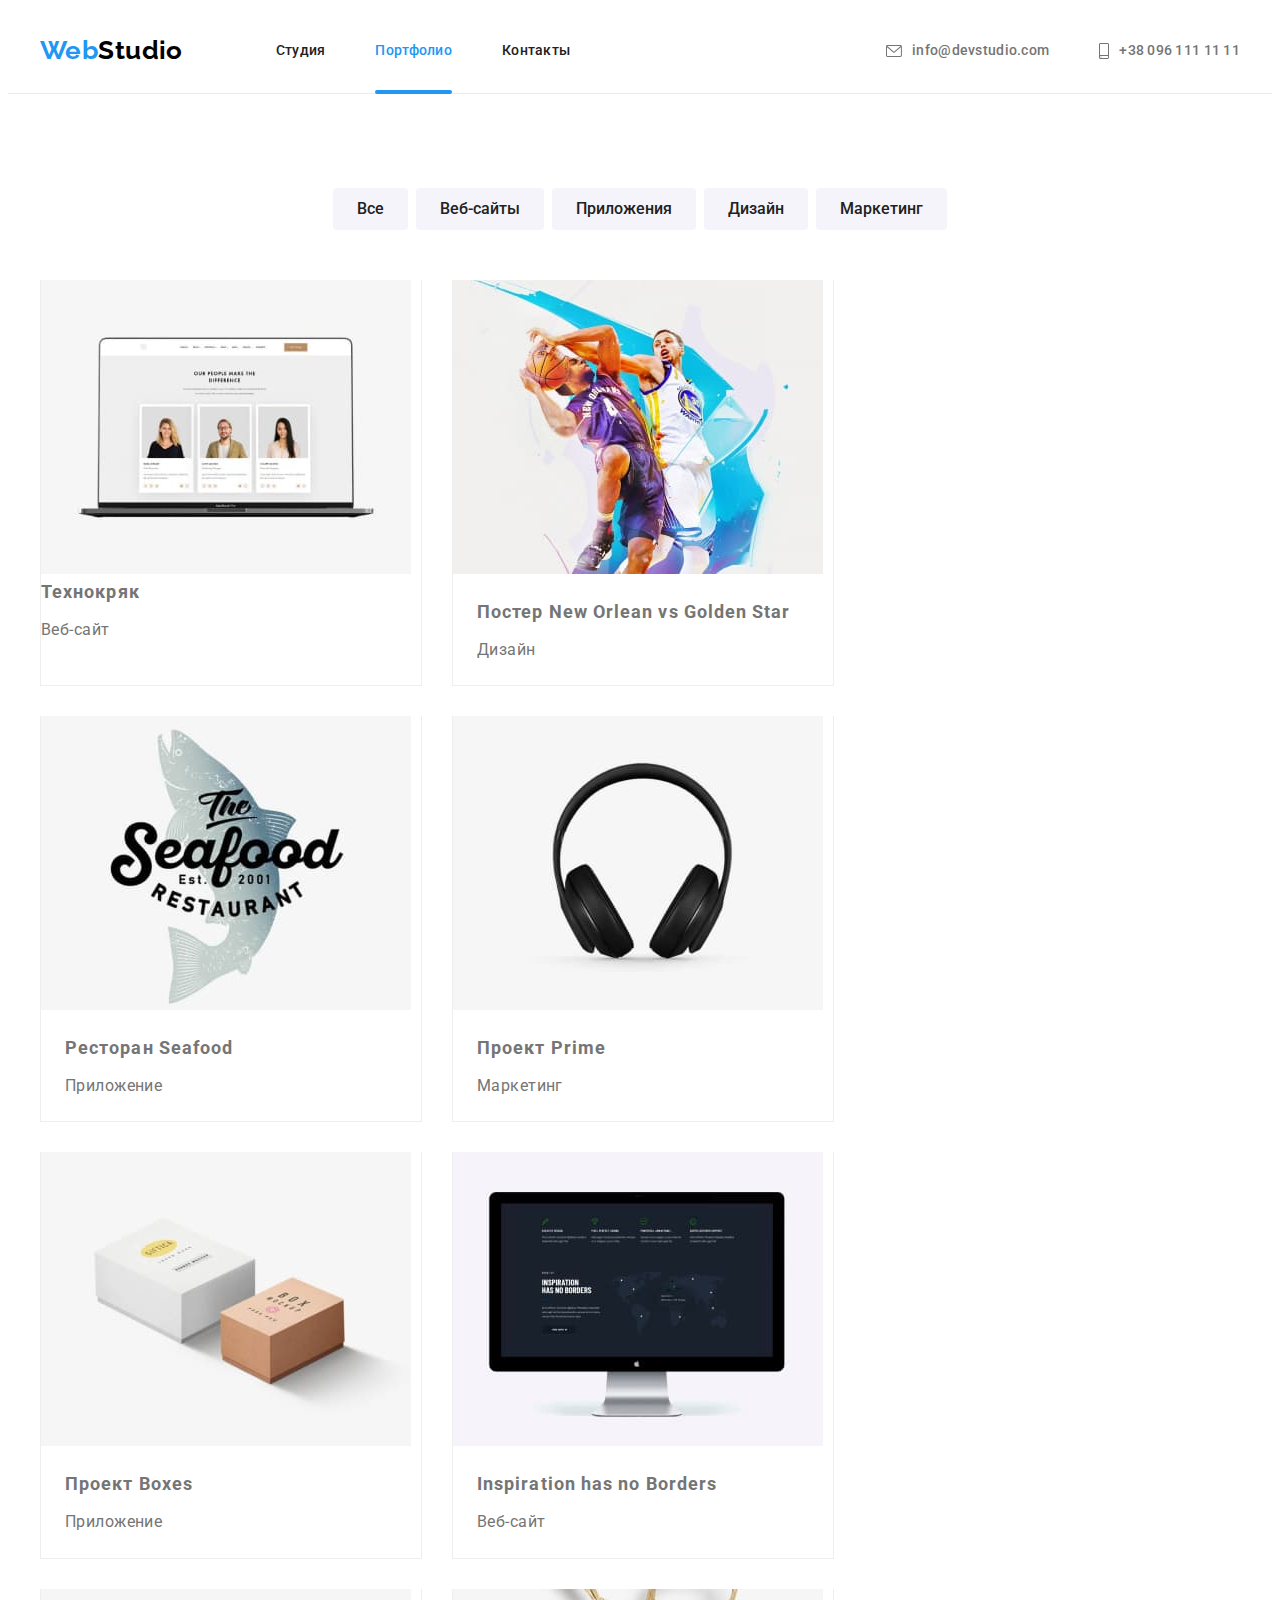
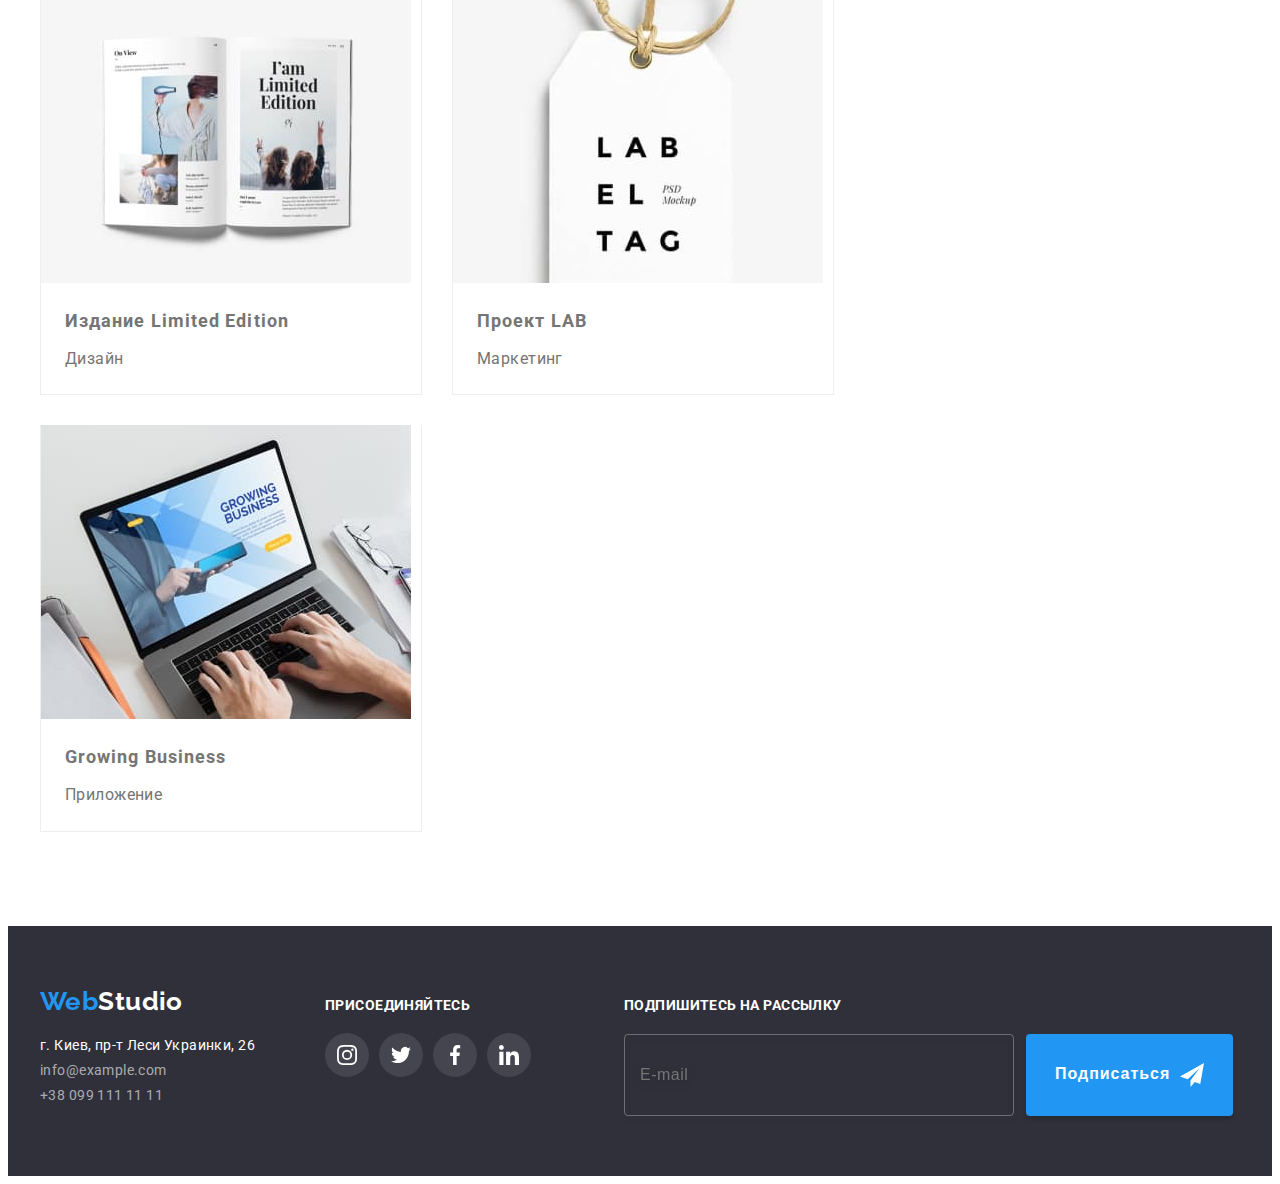
==== commit 8273faea: "bem_end" ====
--- a/portfolio.html
+++ b/portfolio.html
@@ -2,8 +2,8 @@
 <html lang="ru">
   <head>
     <meta charset="UTF-8" />
-    <meta http-equiv="X-UA-Compatible" content="IE=edge" />
-    <meta name="viewport" content="width=device-width, initial-scale=1.0" />
+    <meta http-equiv="X-UA-Compatible" card-set__content="IE=edge" />
+    <meta name="viewport" card-set__content="width=device-width, initial-scale=1.0" />
     <title>Портфоліо</title>
     <link rel="preconnect" href="https://fonts.googleapis.com" />
     <link rel="preconnect" href="https://fonts.gstatic.com" crossorigin />
@@ -65,174 +65,184 @@
         <div class="container">
           <h1 class="visually-hidden">Портфолио</h1>
 
-          <ul class="list menu">
-            <li class="item"><button class="button-menu">Все</button></li>
-            <li class="item"><button class="button-menu">Веб-сайты</button></li>
-            <li class="item"><button class="button-menu">Приложения</button></li>
-            <li class="item"><button class="button-menu">Дизайн</button></li>
-            <li class="item"><button class="button-menu">Маркетинг</button></li>
+          <ul class="portfolio__menu menu">
+            <li class="menu__item"><button class="menu__button">Все</button></li>
+            <li class="menu__item"><button class="menu__button">Веб-сайты</button></li>
+            <li class="menu__item"><button class="menu__button">Приложения</button></li>
+            <li class="menu__item"><button class="menu__button">Дизайн</button></li>
+            <li class="menu__item"><button class="menu__button">Маркетинг</button></li>
           </ul>
 
-          <ul class="list cards">
-            <li class="portfolio-card">
-              <div class="wrapper">
+          <ul class="card-set">
+            <li class="card-set__card">
+              <div class="card-set__wrapper">
                 <img
                   src="./images/portfolio-img-1.jpg"
                   alt="Сайт Технокряк"
                   width="370"
-                  class="img"
-                />
-                <p class="hidden-text text">
-                  Ресурс предлагает комплексные предложения с разным уровнем функционала и сервисов.
-                  Все это позволит посетителю получить исчерпывающие сведения о компании или частном
-                  лице.
-                </p>
-              </div>
-              <div class="content">
-                <h2 class="title">Технокряк</h2>
-                <p class="text">Веб-сайт</p>
-              </div>
-            </li>
-            <li class="portfolio-card">
-              <div class="wrapper">
+                  class="card-set__img"
+                />
+                <p class="card-set__hidden-text">
+                  Ресурс предлагает комплексные предложения с разным уровнем функционала и сервисов.
+                  Все это позволит посетителю получить исчерпывающие сведения о компании или частном
+                  лице.
+                </p>
+              </div>
+              <div class="card-set__card-set__content">
+                <h2 class="card-set__title">Технокряк</h2>
+                <p class="card-set__text">Веб-сайт</p>
+              </div>
+            </li>
+            <li class="card-set__card">
+              <div class="card-set__wrapper">
                 <img
                   src="./images/portfolio-img-2.jpg"
                   alt="Постер New Orlean vs Golden Star"
                   width="370"
-                  class="img"
-                />
-                <p class="hidden-text text">
-                  Ресурс предлагает комплексные предложения с разным уровнем функционала и сервисов.
-                  Все это позволит посетителю получить исчерпывающие сведения о компании или частном
-                  лице.
-                </p>
-              </div>
-              <div class="content">
-                <h2 class="title">Постер New Orlean vs Golden Star</h2>
-                <p class="text">Дизайн</p>
-              </div>
-            </li>
-            <li class="portfolio-card">
-              <div class="wrapper">
+                  class="card-set__img"
+                />
+                <p class="card-set__hidden-text">
+                  Ресурс предлагает комплексные предложения с разным уровнем функционала и сервисов.
+                  Все это позволит посетителю получить исчерпывающие сведения о компании или частном
+                  лице.
+                </p>
+              </div>
+              <div class="card-set__content">
+                <h2 class="card-set__title">Постер New Orlean vs Golden Star</h2>
+                <p class="card-set__text">Дизайн</p>
+              </div>
+            </li>
+            <li class="card-set__card">
+              <div class="card-set__wrapper">
                 <img
                   src="./images/portfolio-img-3.jpg"
                   alt="Логотип ресторана Seafood"
                   width="370"
-                  class="img"
-                />
-                <p class="hidden-text text">
-                  Ресурс предлагает комплексные предложения с разным уровнем функционала и сервисов.
-                  Все это позволит посетителю получить исчерпывающие сведения о компании или частном
-                  лице.
-                </p>
-              </div>
-              <div class="content">
-                <h2 class="title">Ресторан Seafood</h2>
-                <p class="text">Приложение</p>
-              </div>
-            </li>
-            <li class="portfolio-card">
-              <div class="wrapper">
-                <img src="./images/portfolio-img-4.jpg" alt="Наушники" width="370" class="img" />
-                <p class="hidden-text text">
-                  Ресурс предлагает комплексные предложения с разным уровнем функционала и сервисов.
-                  Все это позволит посетителю получить исчерпывающие сведения о компании или частном
-                  лице.
-                </p>
-              </div>
-              <div class="content">
-                <h2 class="title">Проект Prime</h2>
-                <p class="text">Маркетинг</p>
-              </div>
-            </li>
-            <li class="portfolio-card">
-              <div class="wrapper">
-                <img src="./images/portfolio-img-5.jpg" alt="Коробки" width="370" class="img" />
-                <p class="hidden-text text">
-                  Ресурс предлагает комплексные предложения с разным уровнем функционала и сервисов.
-                  Все это позволит посетителю получить исчерпывающие сведения о компании или частном
-                  лице.
-                </p>
-              </div>
-              <div class="content">
-                <h2 class="title">Проект Boxes</h2>
-                <p class="text">Приложение</p>
-              </div>
-            </li>
-            <li class="portfolio-card">
-              <div class="wrapper">
+                  class="card-set__img"
+                />
+                <p class="card-set__hidden-text">
+                  Ресурс предлагает комплексные предложения с разным уровнем функционала и сервисов.
+                  Все это позволит посетителю получить исчерпывающие сведения о компании или частном
+                  лице.
+                </p>
+              </div>
+              <div class="card-set__content">
+                <h2 class="card-set__title">Ресторан Seafood</h2>
+                <p class="card-set__text">Приложение</p>
+              </div>
+            </li>
+            <li class="card-set__card">
+              <div class="card-set__wrapper">
+                <img
+                  src="./images/portfolio-img-4.jpg"
+                  alt="Наушники"
+                  width="370"
+                  class="card-set__img"
+                />
+                <p class="card-set__hidden-text">
+                  Ресурс предлагает комплексные предложения с разным уровнем функционала и сервисов.
+                  Все это позволит посетителю получить исчерпывающие сведения о компании или частном
+                  лице.
+                </p>
+              </div>
+              <div class="card-set__content">
+                <h2 class="card-set__title">Проект Prime</h2>
+                <p class="card-set__text">Маркетинг</p>
+              </div>
+            </li>
+            <li class="card-set__card">
+              <div class="card-set__wrapper">
+                <img
+                  src="./images/portfolio-img-5.jpg"
+                  alt="Коробки"
+                  width="370"
+                  class="card-set__img"
+                />
+                <p class="card-set__hidden-text">
+                  Ресурс предлагает комплексные предложения с разным уровнем функционала и сервисов.
+                  Все это позволит посетителю получить исчерпывающие сведения о компании или частном
+                  лице.
+                </p>
+              </div>
+              <div class="card-set__content">
+                <h2 class="card-set__title">Проект Boxes</h2>
+                <p class="card-set__text">Приложение</p>
+              </div>
+            </li>
+            <li class="card-set__card">
+              <div class="card-set__wrapper">
                 <img
                   src="./images/portfolio-img-6.jpg"
                   alt="Веб-сайт Inspiration has no Borders"
                   width="370"
-                  class="img"
-                />
-                <p class="hidden-text text">
-                  Ресурс предлагает комплексные предложения с разным уровнем функционала и сервисов.
-                  Все это позволит посетителю получить исчерпывающие сведения о компании или частном
-                  лице.
-                </p>
-              </div>
-              <div class="content">
-                <h2 class="title">Inspiration has no Borders</h2>
-                <p class="text">Веб-сайт</p>
-              </div>
-            </li>
-            <li class="portfolio-card">
-              <div class="wrapper">
+                  class="card-set__img"
+                />
+                <p class="card-set__hidden-text">
+                  Ресурс предлагает комплексные предложения с разным уровнем функционала и сервисов.
+                  Все это позволит посетителю получить исчерпывающие сведения о компании или частном
+                  лице.
+                </p>
+              </div>
+              <div class="card-set__content">
+                <h2 class="card-set__title">Inspiration has no Borders</h2>
+                <p class="card-set__text">Веб-сайт</p>
+              </div>
+            </li>
+            <li class="card-set__card">
+              <div class="card-set__wrapper">
                 <img
                   src="./images/portfolio-img-7.jpg"
                   alt="Издание Limited Edition"
                   width="370"
-                  class="img"
-                />
-                <p class="hidden-text text">
-                  Ресурс предлагает комплексные предложения с разным уровнем функционала и сервисов.
-                  Все это позволит посетителю получить исчерпывающие сведения о компании или частном
-                  лице.
-                </p>
-              </div>
-              <div class="content">
-                <h2 class="title">Издание Limited Edition</h2>
-                <p class="text">Дизайн</p>
-              </div>
-            </li>
-            <li class="portfolio-card">
-              <div class="wrapper">
+                  class="card-set__img"
+                />
+                <p class="card-set__hidden-text">
+                  Ресурс предлагает комплексные предложения с разным уровнем функционала и сервисов.
+                  Все это позволит посетителю получить исчерпывающие сведения о компании или частном
+                  лице.
+                </p>
+              </div>
+              <div class="card-set__content">
+                <h2 class="card-set__title">Издание Limited Edition</h2>
+                <p class="card-set__text">Дизайн</p>
+              </div>
+            </li>
+            <li class="card-set__card">
+              <div class="card-set__wrapper">
                 <img
                   src="./images/portfolio-img-8.jpg"
                   alt="Бирка LAB EL TAG"
                   width="370"
-                  class="img"
-                />
-                <p class="hidden-text text">
-                  Ресурс предлагает комплексные предложения с разным уровнем функционала и сервисов.
-                  Все это позволит посетителю получить исчерпывающие сведения о компании или частном
-                  лице.
-                </p>
-              </div>
-              <div class="content">
-                <h2 class="title">Проект LAB</h2>
-                <p class="text">Маркетинг</p>
-              </div>
-            </li>
-            <li class="portfolio-card">
-              <div class="wrapper">
+                  class="card-set__img"
+                />
+                <p class="card-set__hidden-text">
+                  Ресурс предлагает комплексные предложения с разным уровнем функционала и сервисов.
+                  Все это позволит посетителю получить исчерпывающие сведения о компании или частном
+                  лице.
+                </p>
+              </div>
+              <div class="card-set__content">
+                <h2 class="card-set__title">Проект LAB</h2>
+                <p class="card-set__text">Маркетинг</p>
+              </div>
+            </li>
+            <li class="card-set__card">
+              <div class="card-set__wrapper">
                 <img
                   src="./images/portfolio-img-9.jpg"
                   alt="Приложение Growing Business"
                   width="370"
-                  class="img"
-                />
-                <p class="hidden-text text">
-                  Ресурс предлагает комплексные предложения с разным уровнем функционала и сервисов.
-                  Все это позволит посетителю получить исчерпывающие сведения о компании или частном
-                  лице.
-                </p>
-              </div>
-              <div class="content">
-                <h2 class="title">Growing Business</h2>
-                <p class="text">Приложение</p>
+                  class="card-set__img"
+                />
+                <p class="card-set__hidden-text">
+                  Ресурс предлагает комплексные предложения с разным уровнем функционала и сервисов.
+                  Все это позволит посетителю получить исчерпывающие сведения о компании или частном
+                  лице.
+                </p>
+              </div>
+              <div class="card-set__content">
+                <h2 class="card-set__title">Growing Business</h2>
+                <p class="card-set__text">Приложение</p>
               </div>
             </li>
           </ul>
@@ -241,50 +251,53 @@
     </main>
 
     <footer class="footer">
-      <div class="container">
-        <div class="contact">
-          <a href="#" lang="en" class="link logo"
-            ><span class="logo-accent">Web</span><span class="logo-invert">Studio</span></a
+      <div class="footer__container container">
+        <div class="contact-information">
+          <a href="#" lang="en" class="logo footer__logo"
+            ><span class="logo__accent-part">Web</span
+            ><span class="logo__invert-part">Studio</span></a
           >
-          <address class="footer-contacts">
-            <ul class="list">
-              <li class="item">
-                <a href="https://bit.ly/3pXMvUd" class="link address"
+          <address class="address">
+            <ul class="address__list">
+              <li class="address__item">
+                <a href="https://bit.ly/3pXMvUd" class="address__link address__link--contrast"
                   >г. Киев, пр-т Леси Украинки, 26</a
                 >
               </li>
-              <li class="item">
-                <a href="mailto:info@example.com" class="link">info@example.com</a>
+              <li class="address__item">
+                <a href="mailto:info@example.com" class="address__link">info@example.com</a>
               </li>
-              <li class="item"><a href="tel:+380991111111" class="link">+38 099 111 11 11</a></li>
+              <li class="address__item">
+                <a href="tel:+380991111111" class="address__link">+38 099 111 11 11</a>
+              </li>
             </ul>
           </address>
         </div>
 
         <div class="social">
-          <p class="title">присоединяйтесь</p>
-
-          <ul class="social-list list">
-            <li class="icon-box">
-              <a href="https://www.instagram.com/" class="command-icon-link link"
+          <p class="social__title">присоединяйтесь</p>
+
+          <ul class="social__list">
+            <li class="social__icon-box">
+              <a href="https://www.instagram.com/" class="social__icon-link"
                 ><svg width="20" height="20" class="icon">
                   <use href="./images/icons.svg#icon-instagram"></use></svg
               ></a>
             </li>
-            <li class="icon-box">
-              <a href="https://twitter.com/" class="command-icon-link link"
+            <li class="social__icon-box">
+              <a href="https://twitter.com/" class="social__icon-link"
                 ><svg width="20" height="20" class="icon">
                   <use href="./images/icons.svg#icon-twitter"></use></svg
               ></a>
             </li>
-            <li class="icon-box">
-              <a href="https://www.facebook.com/" class="command-icon-link link"
+            <li class="social__icon-box">
+              <a href="https://www.facebook.com/" class="social__icon-link"
                 ><svg width="20" height="20" class="icon">
                   <use href="./images/icons.svg#icon-facebook"></use></svg
               ></a>
             </li>
-            <li class="icon-box">
-              <a href="https://www.linkedin.com/" class="command-icon-link link"
+            <li class="social__icon-box">
+              <a href="https://www.linkedin.com/" class="social__icon-link"
                 ><svg width="20" height="20" class="icon">
                   <use href="./images/icons.svg#icon-linkedin"></use></svg
               ></a>
@@ -292,12 +305,17 @@
           </ul>
         </div>
 
-        <div class="subscribe">
-          <p class="title subscribe-title">Подпишитесь на рассылку</p>
+        <div class="subscribe-wrap">
+          <p class="subscribe-wrap__title">Подпишитесь на рассылку</p>
           <form class="subscribe-form">
-            <input type="email" name="subscribe-mail" class="subscribe-mail" placeholder="E-mail" />
-            <button type="submit" class="subscribe-button">
-              <span class="subscribe-button-text">Подписаться</span
+            <input
+              type="email"
+              name="subscribe-mail"
+              class="subscribe-form__mail"
+              placeholder="E-mail"
+            />
+            <button type="submit" class="subscribe-form__button subscribe-button">
+              <span class="subscribe-button__text">Подписаться</span
               ><svg width="24" height="24"><use href="./images/icons.svg#icon-send"></use></svg>
             </button>
           </form>
--- a/css/styles.css
+++ b/css/styles.css
@@ -189,6 +189,618 @@
   margin-right: 10px;
 }
 
+/* Герой */
+.hero {
+  background-color: var(--third-background-color);
+  background-image: linear-gradient(to right, rgba(47, 48, 58, 0.4), rgba(47, 48, 58, 0.4)),
+    url('../images/hero-bg.jpg');
+  background-position: center;
+  max-width: 1600px;
+  margin: 0 auto;
+  background-size: cover;
+  background-repeat: no-repeat;
+
+  text-align: center;
+
+  padding-top: 200px;
+  padding-bottom: 200px;
+}
+
+.hero__title {
+  color: var(--invert-text-color);
+
+  margin-top: 0;
+  margin-bottom: 34px;
+  margin-left: auto;
+  margin-right: auto;
+
+  width: 696px;
+
+  font-weight: 900;
+  font-size: 44px;
+  line-height: 1.4;
+  letter-spacing: 0.06em;
+  text-transform: uppercase;
+}
+
+.hero__button {
+  display: inline-block;
+  background-color: var(--accent);
+  border-radius: 4px;
+  border-color: transparent;
+  color: var(--invert-text-color);
+  padding: 10px 32px;
+  font-family: inherit;
+  font-weight: 700;
+  font-size: 16px;
+  line-height: 1.88;
+  text-align: center;
+  letter-spacing: 0.06em;
+
+  transition: background-color var(--main-transition);
+}
+
+.hero__button:hover {
+  cursor: pointer;
+}
+
+.hero__button:hover,
+.hero__button:focus {
+  background-color: var(--button-hover);
+}
+
+/* Преимущества */
+.benefits__list {
+  display: flex;
+}
+
+.benefits__item {
+  width: 270px;
+}
+
+.benefits__item:not(:last-child) {
+  margin-right: 30px;
+}
+
+.benefits__icon {
+  background-color: var(--secondary-background-color);
+  width: 270px;
+  height: 120px;
+  align-items: center;
+  display: flex;
+  align-items: center;
+  justify-content: center;
+  margin-bottom: 30px;
+}
+
+.benefits__title {
+  margin-bottom: 10px;
+  color: var(--secondary-text-color);
+  font-weight: 700;
+  font-size: 14px;
+  line-height: 1.5;
+  text-transform: uppercase;
+}
+
+.benefits__text {
+  line-height: 1.7;
+}
+
+/* Чем мы занимаемся */
+.about-us {
+  padding-top: 0%;
+}
+
+.about-us__list {
+  display: flex;
+}
+
+.about-us__item:not(:last-child) {
+  margin-right: 30px;
+}
+
+.about-us__title {
+  margin-bottom: 50px;
+
+  font-weight: 700;
+  font-size: 36px;
+  line-height: 1.2;
+  text-align: center;
+  color: var(--secondary-text-color);
+}
+
+.about-us__item {
+  position: relative;
+}
+
+.about-us__text {
+  position: absolute;
+  bottom: 0;
+  width: 100%;
+  padding: 27px 5px;
+
+  background: rgba(47, 48, 58, 0.8);
+
+  font-weight: 700;
+  font-size: 14px;
+  line-height: 1.2;
+  text-align: center;
+  letter-spacing: 0.03em;
+  text-transform: uppercase;
+
+  color: var(--invert-text-color);
+}
+
+/* Команда */
+.command {
+  background-color: var(--secondary-background-color);
+}
+
+.command__list {
+  display: flex;
+}
+
+.command__title {
+  font-weight: 700;
+  margin-bottom: 50px;
+  font-size: 36px;
+  line-height: 1.2;
+  text-align: center;
+  color: var(--secondary-text-color);
+}
+
+.card {
+  width: 270px;
+
+  background: var(--primary-background-color);
+
+  box-shadow: 0px 1px 3px rgba(0, 0, 0, 0.12), 0px 1px 1px rgba(0, 0, 0, 0.14),
+    0px 2px 1px rgba(0, 0, 0, 0.2);
+  border-radius: 0px 0px 4px 4px;
+}
+
+.card__social {
+  margin: 0 auto 30px;
+  width: 206px;
+}
+
+.card:not(:last-child) {
+  margin-right: 30px;
+}
+
+.card__photo {
+  margin-bottom: 30px;
+}
+
+.card__title {
+  margin-bottom: 10px;
+  font-weight: 500;
+  font-size: 16px;
+  line-height: 1.2;
+  text-align: center;
+  color: var(--secondary-text-color);
+}
+
+.card__text {
+  font-size: 16px;
+  line-height: 1.2;
+  text-align: center;
+  margin-bottom: 16px;
+}
+
+/* Команда */
+.command {
+  background-color: var(--secondary-background-color);
+}
+
+.command__list {
+  display: flex;
+}
+
+.command__title {
+  font-weight: 700;
+  margin-bottom: 50px;
+  font-size: 36px;
+  line-height: 1.2;
+  text-align: center;
+}
+
+.card {
+  width: 270px;
+
+  background: var(--primary-background-color);
+
+  box-shadow: 0px 1px 3px rgba(0, 0, 0, 0.12), 0px 1px 1px rgba(0, 0, 0, 0.14),
+    0px 2px 1px rgba(0, 0, 0, 0.2);
+  border-radius: 0px 0px 4px 4px;
+}
+
+.card:not(:last-child) {
+  margin-right: 30px;
+}
+
+.card__photo {
+  margin-bottom: 30px;
+}
+
+.card__title {
+  margin-bottom: 10px;
+  font-weight: 500;
+  font-size: 16px;
+  line-height: 1.2;
+  text-align: center;
+}
+
+.card__text {
+  font-size: 16px;
+  line-height: 1.2;
+  text-align: center;
+  margin-bottom: 16px;
+}
+
+.card__social {
+  display: flex;
+  width: 206px;
+  margin: 0 auto 30px;
+}
+
+/* Клиенты */
+.clients__title {
+  margin-top: 0;
+  margin-bottom: 50px;
+
+  font-weight: 700;
+  font-size: 36px;
+  line-height: 1.2;
+  text-align: center;
+  color: var(--secondary-text-color);
+}
+
+.clients__list {
+  display: flex;
+}
+
+.clients__icon-box:not(:last-child) {
+  margin-right: 30px;
+}
+
+.clients__link {
+  width: 170px;
+  height: 92px;
+  border-radius: 4px;
+  border: 1px solid;
+  border-color: var(--icon-color);
+  display: flex;
+  justify-content: center;
+  align-items: center;
+  transition: border-color var(--main-transition);
+}
+
+.clients__icon {
+  fill: var(--icon-color);
+  transition: fill var(--main-transition);
+}
+
+.clients__link:hover {
+  border-color: var(--accent);
+}
+
+.clients__link:hover .clients__icon {
+  fill: var(--accent);
+}
+
+/* Портфолио */
+
+.portfolio__menu {
+  display: flex;
+  justify-content: center;
+  margin-bottom: 50px;
+}
+
+.menu__button {
+  background-color: var(--secondary-background-color);
+  border-radius: 4px;
+  border-color: transparent;
+  color: var(--secondary-text-color);
+
+  padding: 6px 22px;
+
+  font-family: inherit;
+  font-weight: 500;
+  font-size: 16px;
+  line-height: 1.6;
+  text-align: center;
+
+  transition: background-color var(--main-transition), box-shadow var(--main-transition),
+    color var(--main-transition);
+}
+
+.menu__item:not(:last-child) {
+  margin-right: 8px;
+}
+
+.menu__button:hover,
+.menu__button:focus {
+  background-color: var(--accent);
+  box-shadow: 0px 3px 1px rgba(0, 0, 0, 0.1), 0px 1px 2px rgba(0, 0, 0, 0.08),
+    0px 2px 2px rgba(0, 0, 0, 0.12);
+  color: var(--invert-text-color);
+}
+
+/* Карточки и сетка - Портфолио */
+
+.card-set {
+  display: flex;
+  flex-wrap: wrap;
+
+  margin-right: calc(-1 * var(--card-set-gap));
+  margin-bottom: calc(-1 * var(--card-set-gap));
+}
+
+.card-set__card {
+  flex-basis: calc(100% / 3 - var(--card-set-gap));
+  margin-right: var(--card-set-gap);
+  margin-bottom: var(--card-set-gap);
+  border-left: 1px solid #eeeeee;
+  border-right: 1px solid #eeeeee;
+  border-bottom: 1px solid #eeeeee;
+
+  transition: box-shadow var(--main-transition);
+}
+
+.card-set__card:hover {
+  box-shadow: 0px 1px 1px rgba(0, 0, 0, 0.12), 0px 4px 4px rgba(0, 0, 0, 0.06),
+    1px 4px 6px rgba(0, 0, 0, 0.16);
+}
+
+.card-set__card:hover .card-set__hidden-text {
+  transform: translateY(0%);
+}
+
+.card-set__content {
+  padding: 20px 24px;
+}
+
+.card-set__title {
+  margin-bottom: 5px;
+
+  font-weight: 700;
+  font-size: 18px;
+  line-height: 2;
+  letter-spacing: 0.06em;
+}
+
+.card-set__wrapper {
+  position: relative;
+  overflow: hidden;
+}
+
+.card-set__text {
+  font-size: 16px;
+  line-height: 1.9;
+}
+
+.card-set__hidden-text {
+  position: absolute;
+  top: 0;
+  color: var(--invert-text-color);
+  background: rgba(33, 150, 243, 0.9);
+  font-size: 18px;
+  line-height: 1.56;
+  letter-spacing: 0.03em;
+  padding: 63px 24px;
+  transform: translateY(100%);
+  transition: transform var(--main-transition);
+}
+
+/* Модалка */
+
+.overlay {
+  width: 100%;
+  height: 100%;
+  position: fixed;
+  top: 0;
+  background: rgba(0, 0, 0, 0.2);
+  transition: opacity var(--main-transition), visibility var(--main-transition);
+}
+
+.overlay.is-hidden .modal {
+  transform: translate(-50%, -50%) scale(0);
+}
+
+.modal {
+  position: absolute;
+  width: 528px;
+  height: 581px;
+  background: var(--primary-background-color);
+  box-shadow: 0px 1px 3px rgba(0, 0, 0, 0.12), 0px 1px 1px rgba(0, 0, 0, 0.14),
+    0px 2px 1px rgba(0, 0, 0, 0.2);
+  border-radius: 4px;
+  padding: 40px;
+  top: 50%;
+  left: 50%;
+  transform: translate(-50%, -50%);
+  transition: transform var(--main-transition);
+}
+
+.modal__close-button {
+  position: absolute;
+  top: 8px;
+  right: 8px;
+  width: 30px;
+  height: 30px;
+  padding: 10px;
+
+  background: var(--primary-background-color);
+  border: 1px solid rgba(0, 0, 0, 0.1);
+  border-radius: 50%;
+
+  display: flex;
+  justify-content: center;
+  align-items: center;
+}
+
+.modal__close-icon {
+  fill: var(--logo-color);
+  transition: fill var(--main-transition);
+}
+
+.modal__close-button:hover .modal__close-icon,
+.modal__close-button:focus .modal__close-icon {
+  fill: var(--accent);
+}
+
+.is-hidden {
+  opacity: 0;
+  visibility: hidden;
+  pointer-events: none;
+}
+
+.modal__title {
+  margin: 0;
+  font-weight: 700;
+  font-size: 20px;
+  line-height: 1.15;
+  text-align: center;
+  letter-spacing: 0.03em;
+  color: var(--secondary-text-color);
+  margin-bottom: 12px;
+}
+
+.modal-form__inputs {
+  margin-bottom: 20px;
+}
+
+.checkbox {
+  margin-bottom: 30px;
+}
+
+.modal-form__input,
+.modal-form__input--textarea {
+  outline: none;
+  width: 100%;
+  height: 40px;
+  border: 1px solid rgba(33, 33, 33, 0.2);
+  border-radius: 4px;
+
+  padding: 12px 42px;
+  font-size: 14px;
+  line-height: 1.5;
+  letter-spacing: 0.01em;
+  color: var(--input-text-color);
+  transition: border var(--main-transition);
+}
+
+.modal-form__input:focus,
+.modal-form__input--textarea:focus {
+  border: 1px solid var(--accent);
+}
+
+.modal-form__wrap {
+  position: relative;
+  margin-top: 4px;
+}
+
+.modal-form__icon {
+  position: absolute;
+  top: 50%;
+  transform: translateY(-50%);
+  left: 12px;
+  fill: var(--secondary-text-color);
+  transition: fill var(--main-transition);
+}
+
+.modal-form__input:focus + .modal-form__icon {
+  fill: var(--accent);
+}
+
+.modal-form__input--textarea {
+  margin-top: 4px;
+  padding: 12px 16px;
+  height: 120px;
+  resize: none;
+}
+
+.modal-form__input--textarea::placeholder {
+  font-weight: 400;
+  font-size: 14px;
+  line-height: 1.14;
+  letter-spacing: 0.01em;
+
+  color: rgba(117, 117, 117, 0.5);
+}
+
+.checkbox__text,
+.checkbox__offer-link {
+  font-weight: 400;
+  font-size: 14px;
+  line-height: 1.71;
+  letter-spacing: 0.03em;
+  color: var(--primary-text-color);
+  display: flex;
+  justify-content: center;
+}
+
+.checkbox__icon-wrap {
+  display: flex;
+  justify-content: center;
+  align-items: center;
+  width: 16px;
+  height: 15px;
+  border: 2px solid #303030;
+  border-radius: 2px;
+  margin-right: 10px;
+  transition: background-color var(--main-transition), border var(--main-transition);
+}
+
+.checkbox__icon {
+  fill: transparent;
+  transition: fill var(--main-transition);
+}
+
+.checkbox__input:checked + .checkbox__icon-wrap {
+  background-color: var(--accent);
+  border: none;
+}
+
+.checkbox__input:checked + .checkbox__icon-wrap .checkbox__icon {
+  fill: var(--primary-background-color);
+}
+
+.checkbox__offer-link {
+  color: var(--accent);
+  text-decoration: underline var(--accent);
+}
+
+.modal-form__button-wrap {
+  text-align: center;
+}
+
+.modal-form__button {
+  display: inline-block;
+  background-color: var(--accent);
+  border-radius: 4px;
+  border-color: transparent;
+  color: var(--invert-text-color);
+  font-family: inherit;
+  font-weight: 700;
+  font-size: 16px;
+  line-height: 1.88;
+  text-align: center;
+  letter-spacing: 0.06em;
+  padding: 10px 55px;
+  transition: background-color var(--main-transition);
+}
+
+.modal-form__button:hover {
+  cursor: pointer;
+}
+
+.modal-form__button:hover,
+.modal-form__button:focus {
+  background-color: var(--button-hover);
+}
+
 /* Футер */
 .footer {
   background-color: var(--third-background-color);
@@ -269,15 +881,21 @@
 }
 
 .social__icon-link {
+  width: 44px;
+  height: 44px;
+  border-radius: 50%;
+  background-color: transparent;
   display: flex;
   fill: var(--invert-text-color);
+  align-items: center;
+  justify-content: center;
+  transition: background-color var(--main-transition);
 }
 
 .social__icon-link:hover {
   background-color: var(--accent);
 }
 
-/* Subscribe form */
 .subscribe-form {
   display: flex;
 }
@@ -331,584 +949,10 @@
   margin-right: 10px;
 }
 
-/* Герой */
-.hero {
-  background-color: var(--third-background-color);
-  background-image: linear-gradient(to right, rgba(47, 48, 58, 0.4), rgba(47, 48, 58, 0.4)),
-    url('../images/hero-bg.jpg');
-  background-position: center;
-  max-width: 1600px;
-  margin: 0 auto;
-  background-size: cover;
-  background-repeat: no-repeat;
-
-  text-align: center;
-
-  padding-top: 200px;
-  padding-bottom: 200px;
-}
-
-.hero__title {
-  color: var(--invert-text-color);
-
-  margin-top: 0;
-  margin-bottom: 34px;
-  margin-left: auto;
-  margin-right: auto;
-
-  width: 696px;
-
-  font-weight: 900;
-  font-size: 44px;
-  line-height: 1.4;
-  letter-spacing: 0.06em;
-  text-transform: uppercase;
-}
-
-.hero__button {
-  display: inline-block;
-  background-color: var(--accent);
-  border-radius: 4px;
-  border-color: transparent;
-  color: var(--invert-text-color);
-  padding: 10px 32px;
-  font-family: inherit;
-  font-weight: 700;
-  font-size: 16px;
-  line-height: 1.88;
-  text-align: center;
-  letter-spacing: 0.06em;
-
-  transition: background-color var(--main-transition);
-}
-
-.hero__button:hover {
-  cursor: pointer;
-}
-
-.hero__button:hover,
-.hero__button:focus {
-  background-color: var(--button-hover);
-}
-
-/* Преимущества */
-.benefits__list {
-  display: flex;
-}
-
-.benefits__item {
-  width: 270px;
-}
-
-.benefits__item:not(:last-child) {
-  margin-right: 30px;
-}
-
-.benefits__icon {
-  background-color: var(--secondary-background-color);
-  width: 270px;
-  height: 120px;
-  align-items: center;
-  display: flex;
-  align-items: center;
-  justify-content: center;
-  margin-bottom: 30px;
-}
-
-.benefits__title {
-  margin-bottom: 10px;
-  color: var(--secondary-text-color);
-  font-weight: 700;
-  font-size: 14px;
-  line-height: 1.5;
-  text-transform: uppercase;
-}
-
-.benefits__text {
-  line-height: 1.7;
-}
-
-/* Чем мы занимаемся */
-.about-us {
-  padding-top: 0%;
-}
-
-.about-us .list {
-  display: flex;
-}
-
-.about-us .item:not(:last-child) {
-  margin-right: 30px;
-}
-
-.about-us .title {
-  margin-bottom: 50px;
-
-  font-weight: 700;
-  font-size: 36px;
-  line-height: 1.2;
-  text-align: center;
-}
-
-.about-us .item {
-  position: relative;
-}
-
-.about-us .text {
-  position: absolute;
-  bottom: 0;
-  width: 100%;
-  padding: 27px 5px;
-
-  background: rgba(47, 48, 58, 0.8);
-
-  font-weight: 700;
-  font-size: 14px;
-  line-height: 1.2;
-  text-align: center;
-  letter-spacing: 0.03em;
-  text-transform: uppercase;
-
-  color: var(--invert-text-color);
-}
-
-/* Команда */
-.command {
-  background-color: var(--secondary-background-color);
-}
-
-.command .list {
-  display: flex;
-}
-
-.command .title {
-  font-weight: 700;
-  margin-bottom: 50px;
-  font-size: 36px;
-  line-height: 1.2;
-  text-align: center;
-}
-
-.command-card {
-  width: 270px;
-
-  background: var(--primary-background-color);
-
-  box-shadow: 0px 1px 3px rgba(0, 0, 0, 0.12), 0px 1px 1px rgba(0, 0, 0, 0.14),
-    0px 2px 1px rgba(0, 0, 0, 0.2);
-  border-radius: 0px 0px 4px 4px;
-}
-
-.command-card:not(:last-child) {
-  margin-right: 30px;
-}
-
-.command-card .photo {
-  margin-bottom: 30px;
-}
-
-.command-card .title {
-  margin-bottom: 10px;
-  font-weight: 500;
-  font-size: 16px;
-  line-height: 1.2;
-  text-align: center;
-}
-
-.command-card .text {
-  font-size: 16px;
-  line-height: 1.2;
-  text-align: center;
-  margin-bottom: 16px;
-}
-
-.command-social {
-  display: flex;
-  width: 206px;
-  margin: 0 auto 30px;
-}
-
-.command-icon-box:not(:last-child) {
-  margin-right: 10px;
-}
-
-.social__icon-link {
-  width: 44px;
-  height: 44px;
-  border-radius: 50%;
-  background-color: transparent;
-  display: flex;
-  align-items: center;
-  justify-content: center;
-  transition: background-color var(--main-transition);
-}
-
-.command-icon {
+.social__icon-link--gray {
   fill: var(--icon-color);
-  transition: fill var(--main-transition);
-}
-
-.command-icon-link:hover {
-  background-color: var(--accent);
-}
-
-.command-icon-link:hover > .command-icon {
+}
+
+.social__icon-link--gray:hover {
   fill: var(--invert-text-color);
 }
-
-/* Клиенты */
-.clients__title {
-  margin-top: 0;
-  margin-bottom: 50px;
-
-  font-weight: 700;
-  font-size: 36px;
-  line-height: 1.2;
-  text-align: center;
-  color: var(--secondary-text-color);
-}
-
-.clients.list {
-  display: flex;
-}
-
-.clients-icon-box:not(:last-child) {
-  margin-right: 30px;
-}
-
-.clients-icon-link {
-  width: 170px;
-  height: 92px;
-  border-radius: 4px;
-  border: 1px solid;
-  border-color: var(--icon-color);
-  display: flex;
-  justify-content: center;
-  align-items: center;
-  transition: border-color var(--main-transition);
-}
-
-.clients-icon {
-  fill: var(--icon-color);
-  transition: fill var(--main-transition);
-}
-
-.clients-icon-link:hover {
-  border-color: var(--accent);
-}
-
-.clients-icon-link:hover .clients-icon {
-  fill: var(--accent);
-}
-
-/* Портфолио */
-
-.portfolio .menu {
-  display: flex;
-  justify-content: center;
-  margin-bottom: 50px;
-}
-
-.button-menu {
-  background-color: var(--secondary-background-color);
-  border-radius: 4px;
-  border-color: transparent;
-  color: var(--secondary-text-color);
-
-  padding: 6px 22px;
-
-  font-family: inherit;
-  font-weight: 500;
-  font-size: 16px;
-  line-height: 1.6;
-  text-align: center;
-
-  transition: background-color var(--main-transition), box-shadow var(--main-transition),
-    color var(--main-transition);
-}
-
-.menu .item:not(:last-child) {
-  margin-right: 8px;
-}
-
-.button-menu:hover,
-.button-menu:focus {
-  background-color: var(--accent);
-  box-shadow: 0px 3px 1px rgba(0, 0, 0, 0.1), 0px 1px 2px rgba(0, 0, 0, 0.08),
-    0px 2px 2px rgba(0, 0, 0, 0.12);
-  color: var(--invert-text-color);
-}
-
-/* Карточки и сетка - Портфолио */
-
-.portfolio .cards {
-  display: flex;
-  flex-wrap: wrap;
-
-  margin-right: calc(-1 * var(--card-set-gap));
-  margin-bottom: calc(-1 * var(--card-set-gap));
-}
-
-.portfolio-card {
-  flex-basis: calc(100% / 3 - var(--card-set-gap));
-  margin-right: var(--card-set-gap);
-  margin-bottom: var(--card-set-gap);
-  border-left: 1px solid #eeeeee;
-  border-right: 1px solid #eeeeee;
-  border-bottom: 1px solid #eeeeee;
-
-  transition: box-shadow var(--main-transition);
-}
-
-.portfolio-card:hover {
-  box-shadow: 0px 1px 1px rgba(0, 0, 0, 0.12), 0px 4px 4px rgba(0, 0, 0, 0.06),
-    1px 4px 6px rgba(0, 0, 0, 0.16);
-}
-
-.portfolio-card:hover .hidden-text {
-  transform: translateY(0%);
-}
-
-.portfolio-card .content {
-  padding: 20px 24px;
-}
-
-.portfolio-card .title {
-  margin-bottom: 5px;
-
-  font-weight: 700;
-  font-size: 18px;
-  line-height: 2;
-  letter-spacing: 0.06em;
-}
-
-.portfolio-card .wrapper {
-  position: relative;
-  overflow: hidden;
-}
-
-.portfolio-card .text {
-  font-size: 16px;
-  line-height: 1.9;
-}
-
-.portfolio-card .hidden-text {
-  position: absolute;
-  top: 0;
-  color: var(--invert-text-color);
-  background: rgba(33, 150, 243, 0.9);
-  font-size: 18px;
-  line-height: 1.56;
-  letter-spacing: 0.03em;
-  padding: 63px 24px;
-  transform: translateY(100%);
-  transition: transform var(--main-transition);
-}
-
-/* Модалка */
-
-.overlay {
-  width: 100%;
-  height: 100%;
-  position: fixed;
-  top: 0;
-  background: rgba(0, 0, 0, 0.2);
-  transition: opacity var(--main-transition), visibility var(--main-transition);
-}
-
-.overlay.is-hidden .modal {
-  transform: translate(-50%, -50%) scale(0);
-}
-
-.modal {
-  position: absolute;
-  width: 528px;
-  height: 581px;
-  background: var(--primary-background-color);
-  box-shadow: 0px 1px 3px rgba(0, 0, 0, 0.12), 0px 1px 1px rgba(0, 0, 0, 0.14),
-    0px 2px 1px rgba(0, 0, 0, 0.2);
-  border-radius: 4px;
-  padding: 40px;
-  top: 50%;
-  left: 50%;
-  transform: translate(-50%, -50%);
-  transition: transform var(--main-transition);
-}
-
-.modal-close {
-  position: absolute;
-  top: 8px;
-  right: 8px;
-  width: 30px;
-  height: 30px;
-  padding: 10px;
-
-  background: var(--primary-background-color);
-  border: 1px solid rgba(0, 0, 0, 0.1);
-  border-radius: 50%;
-
-  display: flex;
-  justify-content: center;
-  align-items: center;
-}
-
-.close-icon {
-  fill: var(--logo-color);
-  transition: fill var(--main-transition);
-}
-
-.modal-close:hover .close-icon,
-.modal-close:focus .close-icon {
-  fill: var(--accent);
-}
-
-.is-hidden {
-  opacity: 0;
-  visibility: hidden;
-  pointer-events: none;
-}
-
-.modal-title {
-  margin: 0;
-  font-weight: 700;
-  font-size: 20px;
-  line-height: 1.15;
-  text-align: center;
-  letter-spacing: 0.03em;
-  color: var(--secondary-text-color);
-  margin-bottom: 12px;
-}
-
-.modal-inputs {
-  margin-bottom: 20px;
-}
-
-.modal-field.check {
-  margin-bottom: 30px;
-}
-
-.modal-input,
-.input-textarea {
-  outline: none;
-  width: 100%;
-  height: 40px;
-  border: 1px solid rgba(33, 33, 33, 0.2);
-  border-radius: 4px;
-
-  padding: 12px 42px;
-  font-size: 14px;
-  line-height: 1.5;
-  letter-spacing: 0.01em;
-  color: var(--input-text-color);
-  transition: border var(--main-transition);
-}
-
-.modal-input:focus,
-.input-textarea:focus {
-  border: 1px solid var(--accent);
-}
-
-.input-wrap {
-  position: relative;
-  margin-top: 4px;
-}
-
-.input-icon {
-  position: absolute;
-  top: 50%;
-  transform: translateY(-50%);
-  left: 12px;
-  fill: var(--secondary-text-color);
-  transition: fill var(--main-transition);
-}
-
-.modal-input:focus + .input-icon {
-  fill: var(--accent);
-}
-
-.input-textarea {
-  margin-top: 4px;
-  padding: 12px 16px;
-  height: 120px;
-  resize: none;
-}
-
-.input-textarea::placeholder {
-  font-weight: 400;
-  font-size: 14px;
-  line-height: 1.14;
-  letter-spacing: 0.01em;
-
-  color: rgba(117, 117, 117, 0.5);
-}
-
-.check-text,
-.offer-link {
-  font-weight: 400;
-  font-size: 14px;
-  line-height: 1.71;
-  letter-spacing: 0.03em;
-  color: var(--primary-text-color);
-  display: flex;
-  justify-content: center;
-}
-
-.check-text span {
-  display: flex;
-  justify-content: center;
-  align-items: center;
-  width: 16px;
-  height: 15px;
-  border: 2px solid #303030;
-  border-radius: 2px;
-  margin-right: 10px;
-  transition: background-color var(--main-transition), border var(--main-transition);
-}
-
-.check-icon {
-  fill: transparent;
-  transition: fill var(--main-transition);
-}
-
-.input-check:checked + .check-text span {
-  background-color: var(--accent);
-  border: none;
-}
-
-.input-check:checked + .check-text .check-icon {
-  fill: var(--primary-background-color);
-}
-
-.offer-link {
-  color: var(--accent);
-  text-decoration: underline var(--accent);
-}
-
-.button-wrap {
-  text-align: center;
-}
-
-.modal-button {
-  display: inline-block;
-  background-color: var(--accent);
-  border-radius: 4px;
-  border-color: transparent;
-  color: var(--invert-text-color);
-  font-family: inherit;
-  font-weight: 700;
-  font-size: 16px;
-  line-height: 1.88;
-  text-align: center;
-  letter-spacing: 0.06em;
-  padding: 10px 55px;
-  transition: background-color var(--main-transition);
-}
-
-.modal-button:hover {
-  cursor: pointer;
-}
-
-.modal-button:hover,
-.modal-button:focus {
-  background-color: var(--button-hover);
-}
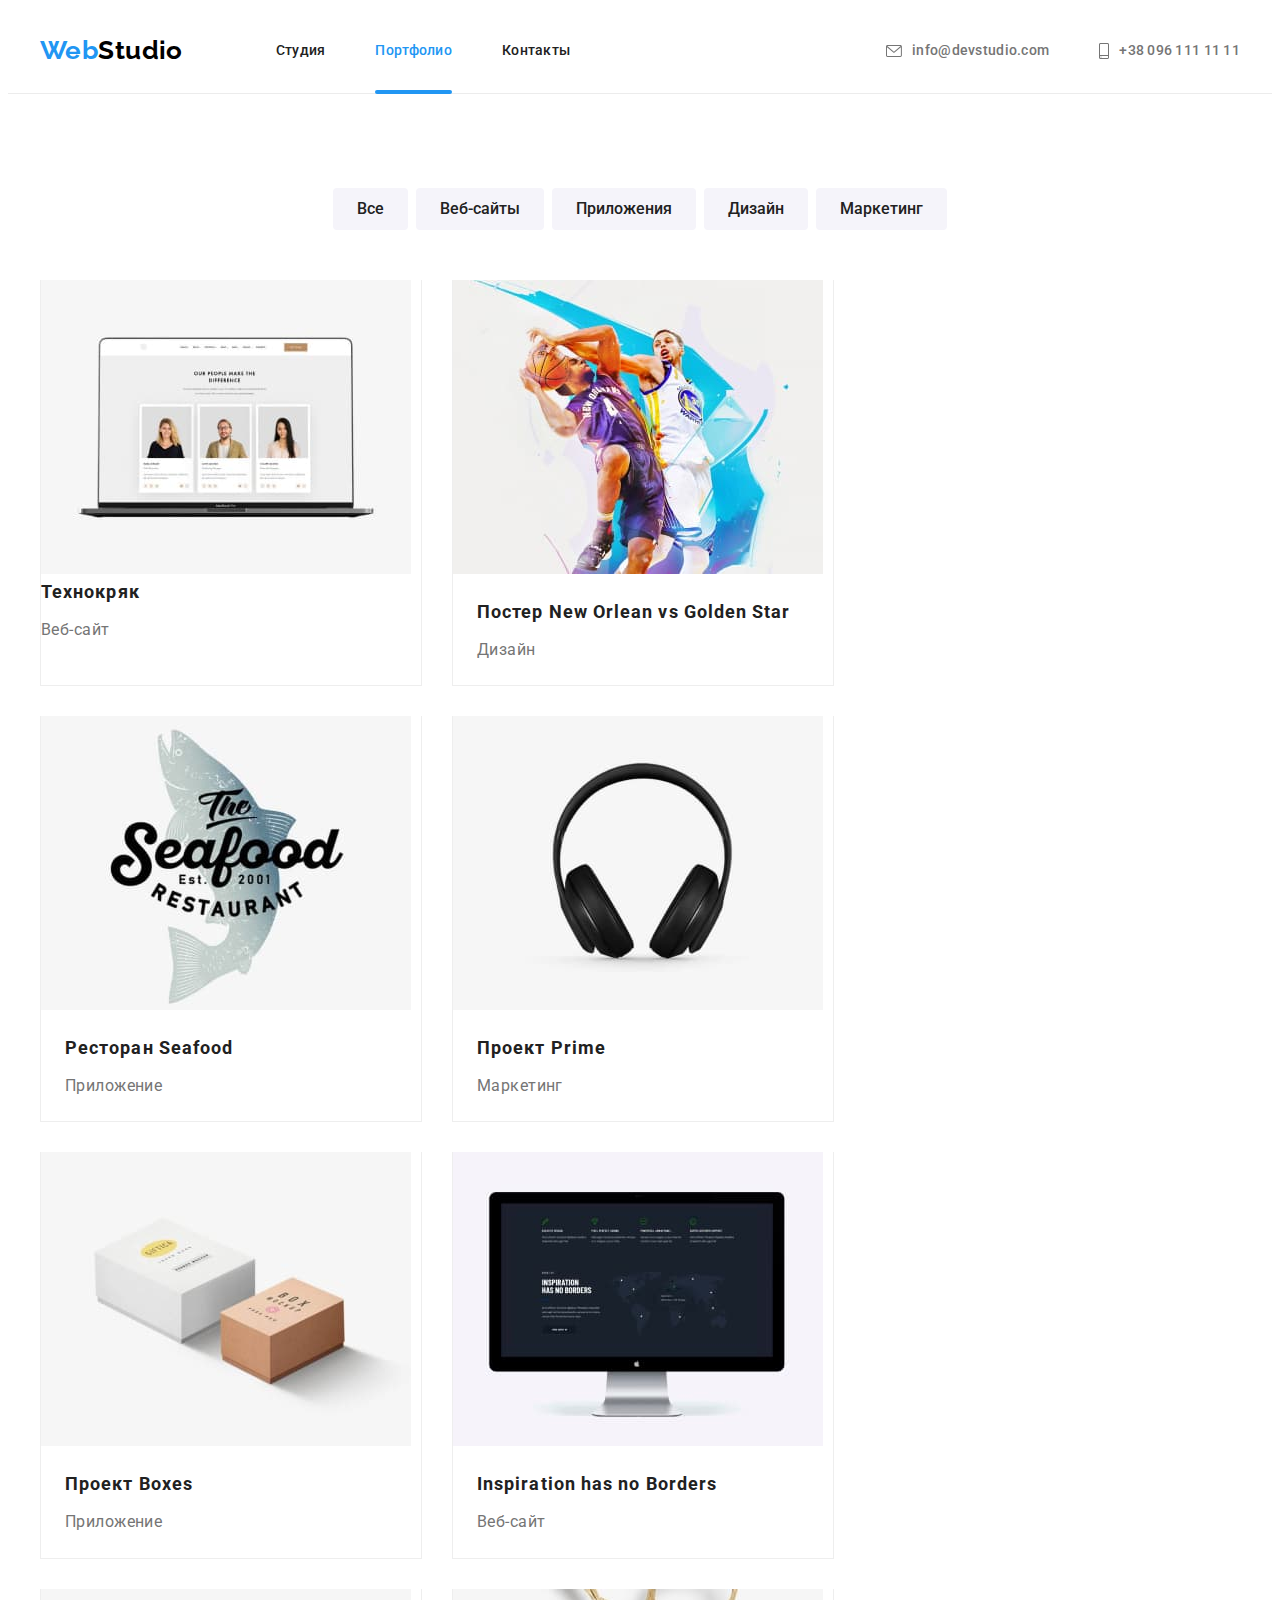
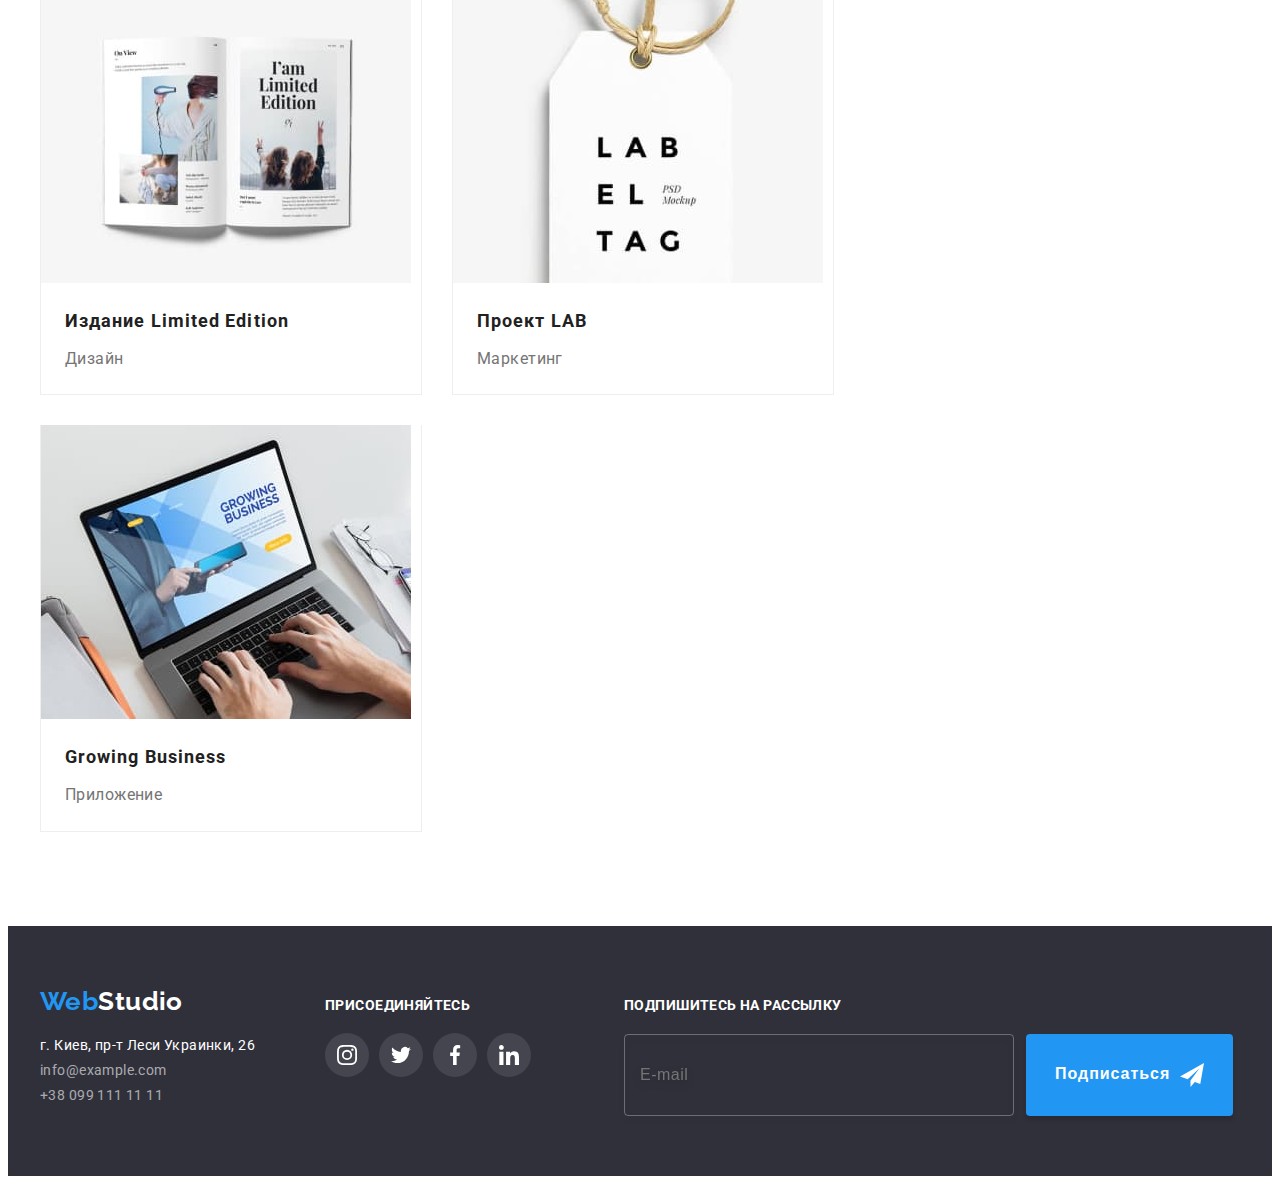
==== commit 6f3f69ff: "add scss" ====
--- a/portfolio.html
+++ b/portfolio.html
@@ -19,6 +19,7 @@
       referrerpolicy="no-referrer"
     />
     <link rel="stylesheet" href="./css/styles.css" />
+    <link rel="stylesheet" href="./css/main.min.css" />
   </head>
   <body>
     <header class="header">
--- a/css/main.min.css
+++ b/css/main.min.css
@@ -0,0 +1 @@
+:root{--primary-background-color: #ffffff;--secondary-background-color: #f5f4fa;--primary-text-color: #757575;--secondary-text-color: #212121;--accent: #2196f3;--button-hover: #188ce8;--logo-color: #000000;--input-text-color: #000000;--invert-text-color: #ffffff;--third-text-color: rgba(255, 255, 255, 0.6);--third-background-color: #2f303a;--header-border: #ececec;--card-set-gap: 30px;--icon-color: #afb1b8;--main-transition: 250ms cubic-bezier(0.4, 0, 0.2, 1)}body{font-family:"Roboto",sans-serif;background-color:var(--primary-background-color);color:var(--primary-text-color);font-size:14px;letter-spacing:.03em}img{display:block;max-width:100%;height:auto}ul{list-style:none;padding:0;margin:0}h1,h2,h3{margin:0}p{margin:0}a{text-decoration:none}.visually-hidden{position:absolute;width:1px;height:1px;margin:-1px;border:0;padding:0;white-space:nowrap;clip-path:inset(100%);clip:rect(0 0 0 0);overflow:hidden}.container{width:1200px;padding-left:15px;padding-right:15px;margin-left:auto;margin-right:auto}.section{padding-top:94px;padding-bottom:94px}.header{border-bottom:1px solid var(--header-border)}.header__container{display:flex;align-items:center}.nav{display:flex;align-items:center}.header .logo{margin-right:93px}.logo{font-family:"Raleway",sans-serif;font-weight:700;font-size:26px;line-height:1.2}.logo__accent-part{color:var(--accent)}.logo__main-part{color:var(--logo-color)}.site-nav,.contact-nav{display:flex;margin-left:auto}.site-nav__item:not(:last-child),.contact-nav__item:not(:last-child){margin-right:50px}.site-nav__link{display:inline-block;color:var(--secondary-text-color);padding-top:32px;padding-bottom:32px;font-weight:500;line-height:1.14;letter-spacing:.02em;transition:color var(--main-transition)}.site-nav__link:hover,.site-nav__link:focus{color:var(--accent)}.site-nav__link--current{position:relative;color:var(--accent)}.site-nav__link--current::after{position:absolute;content:"";width:100%;height:4px;border-radius:2px;bottom:-4px;left:0;background-color:var(--accent)}.contact-nav__link{display:flex;align-items:center;color:var(--primary-text-color);padding-top:32px;padding-bottom:32px;font-weight:500;line-height:1.5;letter-spacing:.02em;transition:color var(--main-transition)}.contact-nav__link:hover,.contact-nav__link:focus{color:var(--accent)}.contact-nav__icon{fill:currentColor;margin-right:10px}.hero{background-color:var(--third-background-color);background-image:linear-gradient(to right, rgba(47, 48, 58, 0.4), rgba(47, 48, 58, 0.4)),url("../images/hero-bg.jpg");background-position:center;max-width:1600px;margin:0 auto;background-size:cover;background-repeat:no-repeat;text-align:center;padding-top:200px;padding-bottom:200px}.hero__title{color:var(--invert-text-color);margin-top:0;margin-bottom:34px;margin-left:auto;margin-right:auto;width:696px;font-weight:900;font-size:44px;line-height:1.4;letter-spacing:.06em;text-transform:uppercase}.hero__button{display:inline-block;background-color:var(--accent);border-radius:4px;border-color:rgba(0,0,0,0);color:var(--invert-text-color);padding:10px 32px;font-family:inherit;font-weight:700;font-size:16px;line-height:1.88;text-align:center;letter-spacing:.06em;transition:background-color var(--main-transition)}.hero__button:hover{cursor:pointer}.hero__button:hover,.hero__button:focus{background-color:var(--button-hover)}.benefits__list{display:flex}.benefits__item{width:270px}.benefits__item:not(:last-child){margin-right:30px}.benefits__icon{background-color:var(--secondary-background-color);width:270px;height:120px;align-items:center;display:flex;align-items:center;justify-content:center;margin-bottom:30px}.benefits__title{margin-bottom:10px;color:var(--secondary-text-color);font-weight:700;font-size:14px;line-height:1.5;text-transform:uppercase}.benefits__text{line-height:1.7}.about-us{padding-top:0%}.about-us__list{display:flex}.about-us__title{margin-bottom:50px;font-weight:700;font-size:36px;line-height:1.2;text-align:center;color:var(--secondary-text-color)}.about-us__item{position:relative}.about-us__item:not(:last-child){margin-right:30px}.about-us__text{position:absolute;bottom:0;width:100%;padding:27px 5px;background:rgba(47,48,58,.8);font-weight:700;font-size:14px;line-height:1.2;text-align:center;letter-spacing:.03em;text-transform:uppercase;color:var(--invert-text-color)}.command{background-color:var(--secondary-background-color)}.command__list{display:flex}.command__title{font-weight:700;margin-bottom:50px;font-size:36px;line-height:1.2;text-align:center;color:var(--secondary-text-color)}.card{width:270px;background:var(--primary-background-color);box-shadow:0px 1px 3px rgba(0,0,0,.12),0px 1px 1px rgba(0,0,0,.14),0px 2px 1px rgba(0,0,0,.2);border-radius:0px 0px 4px 4px}.card:not(:last-child){margin-right:30px}.card__photo{margin-bottom:30px}.card__title{margin-bottom:10px;font-weight:500;font-size:16px;line-height:1.2;text-align:center;color:var(--secondary-text-color)}.card__text{font-size:16px;line-height:1.2;text-align:center;margin-bottom:16px}.card__social{display:flex;width:206px;margin:0 auto 30px}.clients__title{margin-top:0;margin-bottom:50px;font-weight:700;font-size:36px;line-height:1.2;text-align:center;color:var(--secondary-text-color)}.clients__list{display:flex}.clients__icon-box:not(:last-child){margin-right:30px}.clients__link{width:170px;height:92px;border-radius:4px;border:1px solid;border-color:var(--icon-color);display:flex;justify-content:center;align-items:center;transition:border-color var(--main-transition)}.clients__link:hover{border-color:var(--accent)}.clients__link:hover .clients__icon{fill:var(--accent)}.clients__icon{fill:var(--icon-color);transition:fill var(--main-transition)}.portfolio__menu{display:flex;justify-content:center;margin-bottom:50px}.menu__button{background-color:var(--secondary-background-color);border-radius:4px;border-color:rgba(0,0,0,0);color:var(--secondary-text-color);padding:6px 22px;font-family:inherit;font-weight:500;font-size:16px;line-height:1.6;text-align:center;transition:background-color var(--main-transition),box-shadow var(--main-transition),color var(--main-transition)}.menu__button:hover,.menu__button:focus{background-color:var(--accent);box-shadow:0px 3px 1px rgba(0,0,0,.1),0px 1px 2px rgba(0,0,0,.08),0px 2px 2px rgba(0,0,0,.12);color:var(--invert-text-color)}.menu__item:not(:last-child){margin-right:8px}.card-set{display:flex;flex-wrap:wrap;margin-right:calc(-1*var(--card-set-gap));margin-bottom:calc(-1*var(--card-set-gap))}.card-set__card{flex-basis:calc(33.3333333333% - var(--card-set-gap));margin-right:var(--card-set-gap);margin-bottom:var(--card-set-gap);border-left:1px solid #eee;border-right:1px solid #eee;border-bottom:1px solid #eee;transition:box-shadow var(--main-transition)}.card-set__card:hover{box-shadow:0px 1px 1px rgba(0,0,0,.12),0px 4px 4px rgba(0,0,0,.06),1px 4px 6px rgba(0,0,0,.16)}.card-set__card:hover .card-set__hidden-text{transform:translateY(0%)}.card-set__content{padding:20px 24px}.card-set__title{margin-bottom:5px;font-weight:700;font-size:18px;line-height:2;letter-spacing:.06em;color:var(--secondary-text-color)}.card-set__wrapper{position:relative;overflow:hidden}.card-set__text{font-size:16px;line-height:1.9}.card-set__hidden-text{position:absolute;top:0;color:var(--invert-text-color);background:rgba(33,150,243,.9);font-size:18px;line-height:1.56;letter-spacing:.03em;padding:63px 24px;transform:translateY(100%);transition:transform var(--main-transition)}.overlay{width:100%;height:100%;position:fixed;top:0;background:rgba(0,0,0,.2);transition:opacity var(--main-transition),visibility var(--main-transition)}.overlay.is-hidden .modal{transform:translate(-50%, -50%) scale(0)}.modal{position:absolute;width:528px;height:581px;background:var(--primary-background-color);box-shadow:0px 1px 3px rgba(0,0,0,.12),0px 1px 1px rgba(0,0,0,.14),0px 2px 1px rgba(0,0,0,.2);border-radius:4px;padding:40px;top:50%;left:50%;transform:translate(-50%, -50%);transition:transform var(--main-transition)}.modal__close-button{position:absolute;top:8px;right:8px;width:30px;height:30px;padding:10px;background:var(--primary-background-color);border:1px solid rgba(0,0,0,.1);border-radius:50%;display:flex;justify-content:center;align-items:center}.modal__close-button:hover .modal__close-icon,.modal__close-button:focus .modal__close-icon{fill:var(--accent)}.modal__close-icon{fill:var(--logo-color);transition:fill var(--main-transition)}.is-hidden{opacity:0;visibility:hidden;pointer-events:none}.modal__title{margin:0;font-weight:700;font-size:20px;line-height:1.15;text-align:center;letter-spacing:.03em;color:var(--secondary-text-color);margin-bottom:12px}.modal-form__inputs{margin-bottom:20px}.checkbox{margin-bottom:30px}.modal-form__input,.modal-form__input--textarea{outline:none;width:100%;height:40px;border:1px solid rgba(33,33,33,.2);border-radius:4px;padding:12px 42px;font-size:14px;line-height:1.5;letter-spacing:.01em;color:var(--input-text-color);transition:border var(--main-transition)}.modal-form__input:focus,.modal-form__input--textarea:focus{border:1px solid var(--accent)}.modal-form__wrap{position:relative;margin-top:4px}.modal-form__icon{position:absolute;top:50%;transform:translateY(-50%);left:12px;fill:var(--secondary-text-color);transition:fill var(--main-transition)}.modal-form__input:focus+.modal-form__icon{fill:var(--accent)}.modal-form__input--textarea{margin-top:4px;padding:12px 16px;height:120px;resize:none}.modal-form__input--textarea::placeholder{font-weight:400;font-size:14px;line-height:1.14;letter-spacing:.01em;color:rgba(117,117,117,.5)}.checkbox__text,.checkbox__offer-link{font-weight:400;font-size:14px;line-height:1.71;letter-spacing:.03em;color:var(--primary-text-color);display:flex;justify-content:center}.checkbox__icon-wrap{display:flex;justify-content:center;align-items:center;width:16px;height:15px;border:2px solid #303030;border-radius:2px;margin-right:10px;transition:background-color var(--main-transition),border var(--main-transition)}.checkbox__icon{fill:rgba(0,0,0,0);transition:fill var(--main-transition)}.checkbox__input:checked+.checkbox__icon-wrap{background-color:var(--accent);border:none}.checkbox__input:checked+.checkbox__icon-wrap .checkbox__icon{fill:var(--primary-background-color)}.checkbox__offer-link{color:var(--accent);text-decoration:underline var(--accent)}.modal-form__button-wrap{text-align:center}.modal-form__button{display:inline-block;background-color:var(--accent);border-radius:4px;border-color:rgba(0,0,0,0);color:var(--invert-text-color);font-family:inherit;font-weight:700;font-size:16px;line-height:1.88;text-align:center;letter-spacing:.06em;padding:10px 55px;transition:background-color var(--main-transition)}.modal-form__button:hover{cursor:pointer}.modal-form__button:hover,.modal-form__button:focus{background-color:var(--button-hover)}.footer{background-color:var(--third-background-color);padding-top:60px;padding-bottom:60px}.footer__container{display:flex;align-items:baseline}.contact-information{margin-right:70px}.footer__logo{display:inline-block;margin-bottom:20px}.logo__invert-part{color:var(--invert-text-color)}.address{font-style:normal}.address__item:not(:last-child){margin-bottom:9px}.address__link{color:var(--third-text-color);transition:color var(--main-transition)}.address__link:hover,.address__link:focus{color:var(--accent)}.address__link--contrast{color:var(--invert-text-color)}.social{margin-right:93px}.social__title{font-weight:700;font-size:14px;line-height:1.15;text-transform:uppercase;color:var(--invert-text-color);margin-bottom:20px}.social__list{display:flex}.social__icon-box{display:flex;width:44px;height:44px;background-color:rgba(255,255,255,.1);border-radius:50%;justify-content:center;align-items:center;transition:background-color var(--main-transition)}.social__icon-box:not(:last-child){margin-right:10px}.social__icon-link{width:44px;height:44px;border-radius:50%;background-color:rgba(0,0,0,0);display:flex;fill:var(--invert-text-color);align-items:center;justify-content:center;transition:background-color var(--main-transition)}.social__icon-link:hover{background-color:var(--accent)}.social__icon-link--gray{fill:var(--icon-color)}.social__icon-link--gray:hover{fill:var(--invert-text-color)}.subscribe-form{display:flex}.subscribe-wrap__title{margin:0;font-weight:700;font-size:14px;line-height:1.14;letter-spacing:.03em;text-transform:uppercase;color:var(--invert-text-color);margin-bottom:20px}.subscribe-form__mail{width:358px;height:50px;outline:none;border:1px solid rgba(255,255,255,.3);filter:drop-shadow(0px 4px 4px rgba(0, 0, 0, 0.15));border-radius:4px;background-color:rgba(0,0,0,0);padding:15px 15px;margin-right:12px;font-weight:400;font-size:16px;line-height:1.25;letter-spacing:.03em;color:rgba(255,255,255,.6)}.subscribe-form__button{display:flex;align-items:center;background-color:var(--accent);border-radius:4px;border:0px rgba(0,0,0,0) solid;box-shadow:0px 4px 4px rgba(0,0,0,.15);padding:10px 29px}.subscribe-button__text{color:var(--invert-text-color);font-family:inherit;font-weight:700;font-size:16px;line-height:1.88;text-align:center;letter-spacing:.06em;margin-right:10px}/*# sourceMappingURL=main.min.css.map */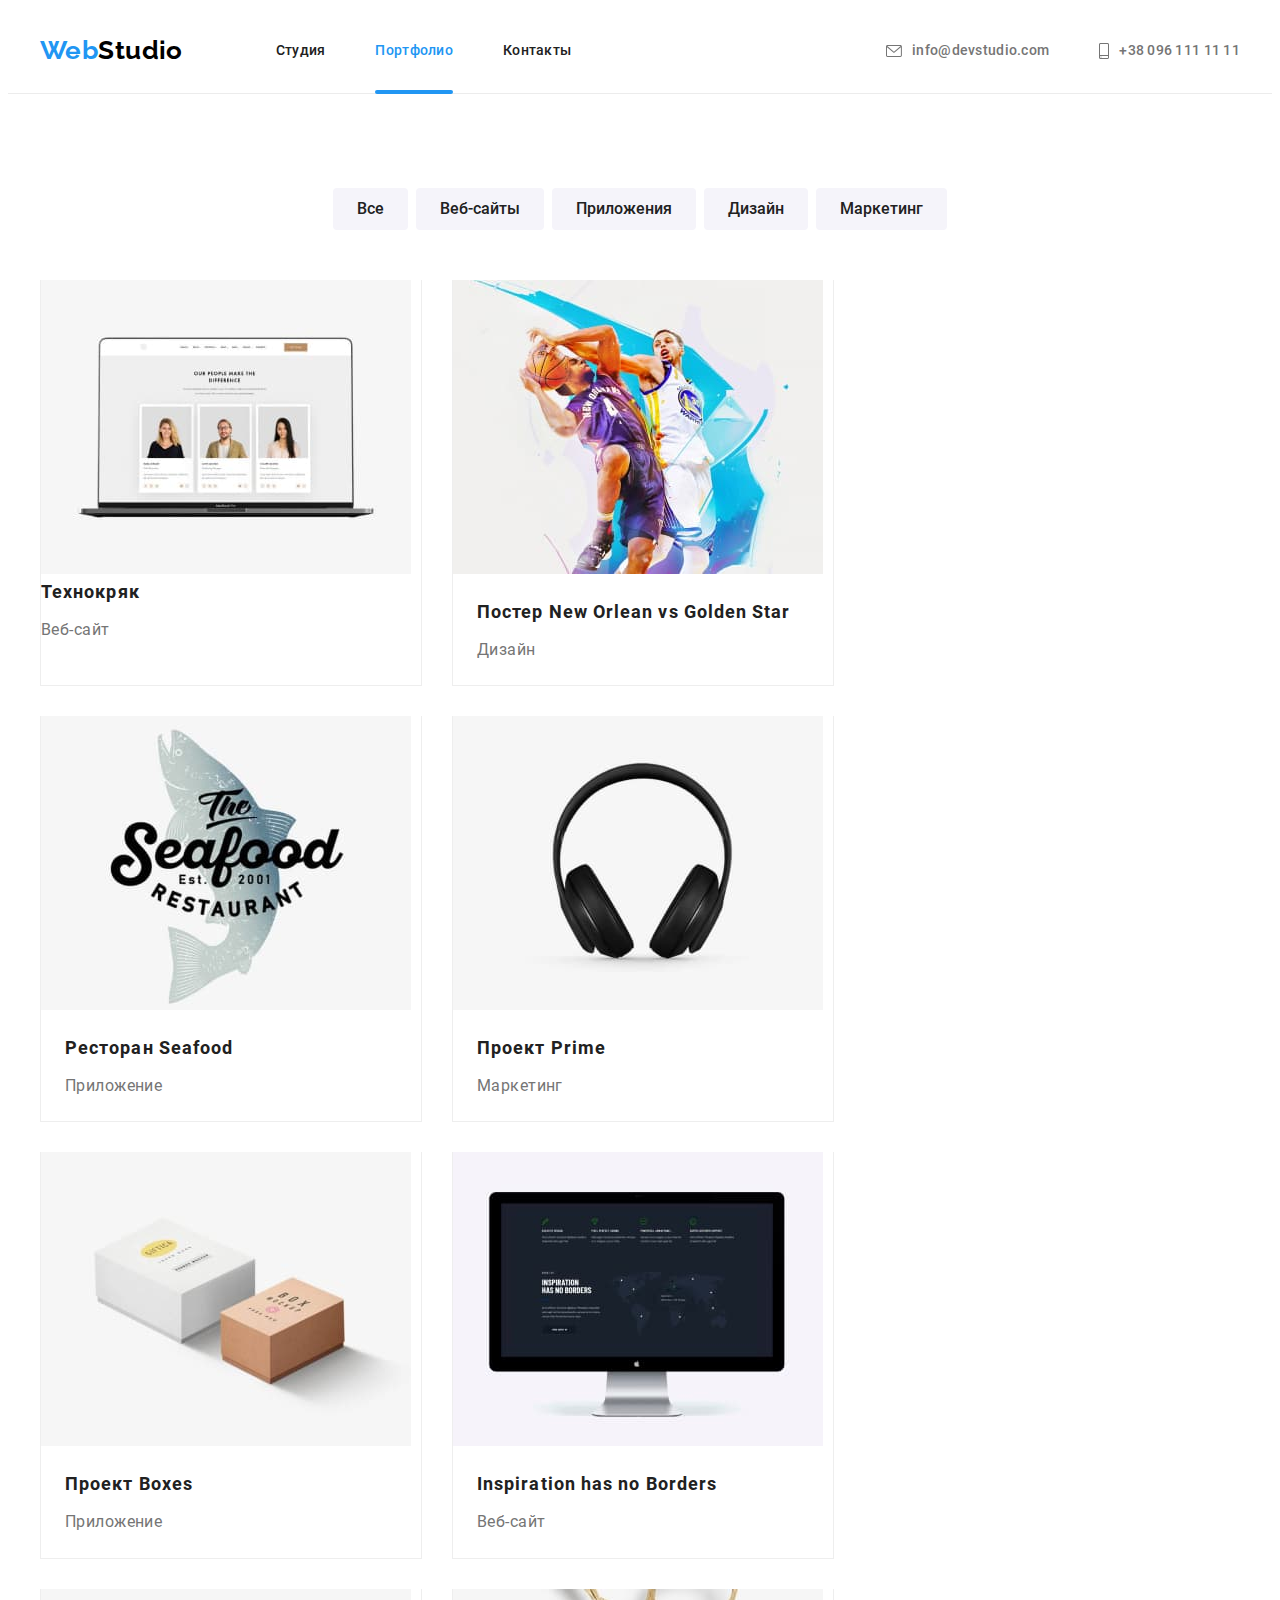
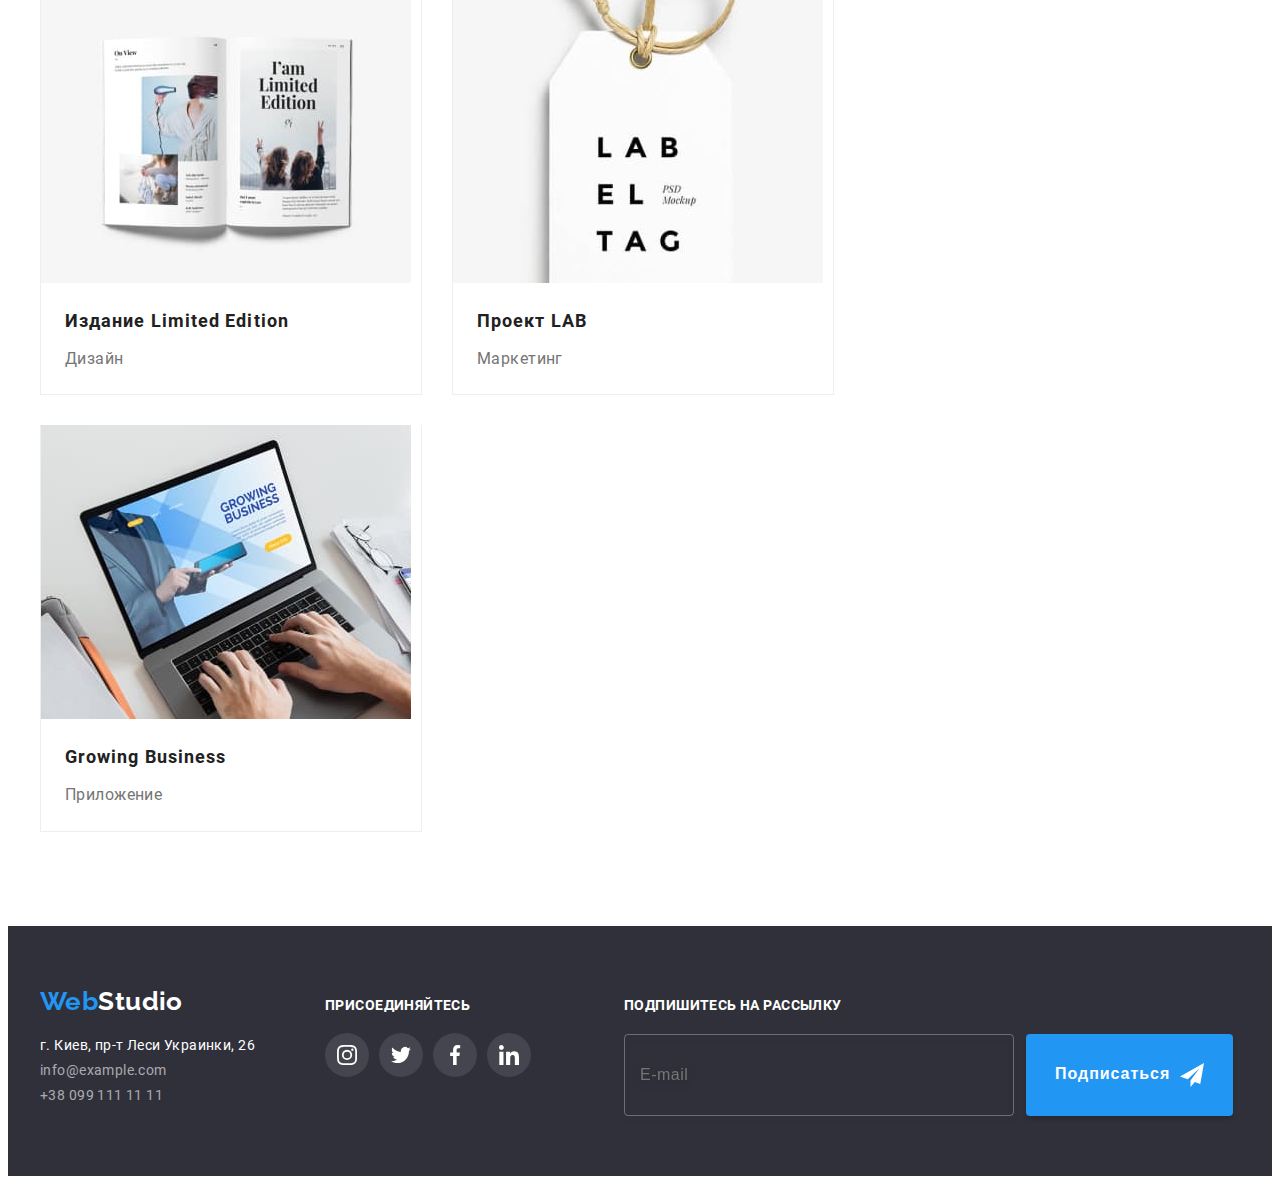
==== commit 07bc057f: "add fonts and fix input focus" ====
--- a/portfolio.html
+++ b/portfolio.html
@@ -2,15 +2,15 @@
 <html lang="ru">
   <head>
     <meta charset="UTF-8" />
-    <meta http-equiv="X-UA-Compatible" card-set__content="IE=edge" />
-    <meta name="viewport" card-set__content="width=device-width, initial-scale=1.0" />
+    <meta http-equiv="X-UA-Compatible" content="IE=edge" />
+    <meta name="viewport" content="width=device-width, initial-scale=1.0" />
     <title>Портфоліо</title>
-    <link rel="preconnect" href="https://fonts.googleapis.com" />
+    <!-- <link rel="preconnect" href="https://fonts.googleapis.com" />
     <link rel="preconnect" href="https://fonts.gstatic.com" crossorigin />
     <link
       href="https://fonts.googleapis.com/css2?family=Raleway:wght@700&family=Roboto:wght@400;500;700;900&display=swap"
       rel="stylesheet"
-    />
+    /> -->
     <link
       rel="stylesheet"
       href="https://cdnjs.cloudflare.com/ajax/libs/modern-normalize/1.1.0/modern-normalize.min.css"
--- a/css/main.min.css
+++ b/css/main.min.css
@@ -1 +1 @@
-:root{--primary-background-color: #ffffff;--secondary-background-color: #f5f4fa;--primary-text-color: #757575;--secondary-text-color: #212121;--accent: #2196f3;--button-hover: #188ce8;--logo-color: #000000;--input-text-color: #000000;--invert-text-color: #ffffff;--third-text-color: rgba(255, 255, 255, 0.6);--third-background-color: #2f303a;--header-border: #ececec;--card-set-gap: 30px;--icon-color: #afb1b8;--main-transition: 250ms cubic-bezier(0.4, 0, 0.2, 1)}body{font-family:"Roboto",sans-serif;background-color:var(--primary-background-color);color:var(--primary-text-color);font-size:14px;letter-spacing:.03em}img{display:block;max-width:100%;height:auto}ul{list-style:none;padding:0;margin:0}h1,h2,h3{margin:0}p{margin:0}a{text-decoration:none}.visually-hidden{position:absolute;width:1px;height:1px;margin:-1px;border:0;padding:0;white-space:nowrap;clip-path:inset(100%);clip:rect(0 0 0 0);overflow:hidden}.container{width:1200px;padding-left:15px;padding-right:15px;margin-left:auto;margin-right:auto}.section{padding-top:94px;padding-bottom:94px}.header{border-bottom:1px solid var(--header-border)}.header__container{display:flex;align-items:center}.nav{display:flex;align-items:center}.header .logo{margin-right:93px}.logo{font-family:"Raleway",sans-serif;font-weight:700;font-size:26px;line-height:1.2}.logo__accent-part{color:var(--accent)}.logo__main-part{color:var(--logo-color)}.site-nav,.contact-nav{display:flex;margin-left:auto}.site-nav__item:not(:last-child),.contact-nav__item:not(:last-child){margin-right:50px}.site-nav__link{display:inline-block;color:var(--secondary-text-color);padding-top:32px;padding-bottom:32px;font-weight:500;line-height:1.14;letter-spacing:.02em;transition:color var(--main-transition)}.site-nav__link:hover,.site-nav__link:focus{color:var(--accent)}.site-nav__link--current{position:relative;color:var(--accent)}.site-nav__link--current::after{position:absolute;content:"";width:100%;height:4px;border-radius:2px;bottom:-4px;left:0;background-color:var(--accent)}.contact-nav__link{display:flex;align-items:center;color:var(--primary-text-color);padding-top:32px;padding-bottom:32px;font-weight:500;line-height:1.5;letter-spacing:.02em;transition:color var(--main-transition)}.contact-nav__link:hover,.contact-nav__link:focus{color:var(--accent)}.contact-nav__icon{fill:currentColor;margin-right:10px}.hero{background-color:var(--third-background-color);background-image:linear-gradient(to right, rgba(47, 48, 58, 0.4), rgba(47, 48, 58, 0.4)),url("../images/hero-bg.jpg");background-position:center;max-width:1600px;margin:0 auto;background-size:cover;background-repeat:no-repeat;text-align:center;padding-top:200px;padding-bottom:200px}.hero__title{color:var(--invert-text-color);margin-top:0;margin-bottom:34px;margin-left:auto;margin-right:auto;width:696px;font-weight:900;font-size:44px;line-height:1.4;letter-spacing:.06em;text-transform:uppercase}.hero__button{display:inline-block;background-color:var(--accent);border-radius:4px;border-color:rgba(0,0,0,0);color:var(--invert-text-color);padding:10px 32px;font-family:inherit;font-weight:700;font-size:16px;line-height:1.88;text-align:center;letter-spacing:.06em;transition:background-color var(--main-transition)}.hero__button:hover{cursor:pointer}.hero__button:hover,.hero__button:focus{background-color:var(--button-hover)}.benefits__list{display:flex}.benefits__item{width:270px}.benefits__item:not(:last-child){margin-right:30px}.benefits__icon{background-color:var(--secondary-background-color);width:270px;height:120px;align-items:center;display:flex;align-items:center;justify-content:center;margin-bottom:30px}.benefits__title{margin-bottom:10px;color:var(--secondary-text-color);font-weight:700;font-size:14px;line-height:1.5;text-transform:uppercase}.benefits__text{line-height:1.7}.about-us{padding-top:0%}.about-us__list{display:flex}.about-us__title{margin-bottom:50px;font-weight:700;font-size:36px;line-height:1.2;text-align:center;color:var(--secondary-text-color)}.about-us__item{position:relative}.about-us__item:not(:last-child){margin-right:30px}.about-us__text{position:absolute;bottom:0;width:100%;padding:27px 5px;background:rgba(47,48,58,.8);font-weight:700;font-size:14px;line-height:1.2;text-align:center;letter-spacing:.03em;text-transform:uppercase;color:var(--invert-text-color)}.command{background-color:var(--secondary-background-color)}.command__list{display:flex}.command__title{font-weight:700;margin-bottom:50px;font-size:36px;line-height:1.2;text-align:center;color:var(--secondary-text-color)}.card{width:270px;background:var(--primary-background-color);box-shadow:0px 1px 3px rgba(0,0,0,.12),0px 1px 1px rgba(0,0,0,.14),0px 2px 1px rgba(0,0,0,.2);border-radius:0px 0px 4px 4px}.card:not(:last-child){margin-right:30px}.card__photo{margin-bottom:30px}.card__title{margin-bottom:10px;font-weight:500;font-size:16px;line-height:1.2;text-align:center;color:var(--secondary-text-color)}.card__text{font-size:16px;line-height:1.2;text-align:center;margin-bottom:16px}.card__social{display:flex;width:206px;margin:0 auto 30px}.clients__title{margin-top:0;margin-bottom:50px;font-weight:700;font-size:36px;line-height:1.2;text-align:center;color:var(--secondary-text-color)}.clients__list{display:flex}.clients__icon-box:not(:last-child){margin-right:30px}.clients__link{width:170px;height:92px;border-radius:4px;border:1px solid;border-color:var(--icon-color);display:flex;justify-content:center;align-items:center;transition:border-color var(--main-transition)}.clients__link:hover{border-color:var(--accent)}.clients__link:hover .clients__icon{fill:var(--accent)}.clients__icon{fill:var(--icon-color);transition:fill var(--main-transition)}.portfolio__menu{display:flex;justify-content:center;margin-bottom:50px}.menu__button{background-color:var(--secondary-background-color);border-radius:4px;border-color:rgba(0,0,0,0);color:var(--secondary-text-color);padding:6px 22px;font-family:inherit;font-weight:500;font-size:16px;line-height:1.6;text-align:center;transition:background-color var(--main-transition),box-shadow var(--main-transition),color var(--main-transition)}.menu__button:hover,.menu__button:focus{background-color:var(--accent);box-shadow:0px 3px 1px rgba(0,0,0,.1),0px 1px 2px rgba(0,0,0,.08),0px 2px 2px rgba(0,0,0,.12);color:var(--invert-text-color)}.menu__item:not(:last-child){margin-right:8px}.card-set{display:flex;flex-wrap:wrap;margin-right:calc(-1*var(--card-set-gap));margin-bottom:calc(-1*var(--card-set-gap))}.card-set__card{flex-basis:calc(33.3333333333% - var(--card-set-gap));margin-right:var(--card-set-gap);margin-bottom:var(--card-set-gap);border-left:1px solid #eee;border-right:1px solid #eee;border-bottom:1px solid #eee;transition:box-shadow var(--main-transition)}.card-set__card:hover{box-shadow:0px 1px 1px rgba(0,0,0,.12),0px 4px 4px rgba(0,0,0,.06),1px 4px 6px rgba(0,0,0,.16)}.card-set__card:hover .card-set__hidden-text{transform:translateY(0%)}.card-set__content{padding:20px 24px}.card-set__title{margin-bottom:5px;font-weight:700;font-size:18px;line-height:2;letter-spacing:.06em;color:var(--secondary-text-color)}.card-set__wrapper{position:relative;overflow:hidden}.card-set__text{font-size:16px;line-height:1.9}.card-set__hidden-text{position:absolute;top:0;color:var(--invert-text-color);background:rgba(33,150,243,.9);font-size:18px;line-height:1.56;letter-spacing:.03em;padding:63px 24px;transform:translateY(100%);transition:transform var(--main-transition)}.overlay{width:100%;height:100%;position:fixed;top:0;background:rgba(0,0,0,.2);transition:opacity var(--main-transition),visibility var(--main-transition)}.overlay.is-hidden .modal{transform:translate(-50%, -50%) scale(0)}.modal{position:absolute;width:528px;height:581px;background:var(--primary-background-color);box-shadow:0px 1px 3px rgba(0,0,0,.12),0px 1px 1px rgba(0,0,0,.14),0px 2px 1px rgba(0,0,0,.2);border-radius:4px;padding:40px;top:50%;left:50%;transform:translate(-50%, -50%);transition:transform var(--main-transition)}.modal__close-button{position:absolute;top:8px;right:8px;width:30px;height:30px;padding:10px;background:var(--primary-background-color);border:1px solid rgba(0,0,0,.1);border-radius:50%;display:flex;justify-content:center;align-items:center}.modal__close-button:hover .modal__close-icon,.modal__close-button:focus .modal__close-icon{fill:var(--accent)}.modal__close-icon{fill:var(--logo-color);transition:fill var(--main-transition)}.is-hidden{opacity:0;visibility:hidden;pointer-events:none}.modal__title{margin:0;font-weight:700;font-size:20px;line-height:1.15;text-align:center;letter-spacing:.03em;color:var(--secondary-text-color);margin-bottom:12px}.modal-form__inputs{margin-bottom:20px}.checkbox{margin-bottom:30px}.modal-form__input,.modal-form__input--textarea{outline:none;width:100%;height:40px;border:1px solid rgba(33,33,33,.2);border-radius:4px;padding:12px 42px;font-size:14px;line-height:1.5;letter-spacing:.01em;color:var(--input-text-color);transition:border var(--main-transition)}.modal-form__input:focus,.modal-form__input--textarea:focus{border:1px solid var(--accent)}.modal-form__wrap{position:relative;margin-top:4px}.modal-form__icon{position:absolute;top:50%;transform:translateY(-50%);left:12px;fill:var(--secondary-text-color);transition:fill var(--main-transition)}.modal-form__input:focus+.modal-form__icon{fill:var(--accent)}.modal-form__input--textarea{margin-top:4px;padding:12px 16px;height:120px;resize:none}.modal-form__input--textarea::placeholder{font-weight:400;font-size:14px;line-height:1.14;letter-spacing:.01em;color:rgba(117,117,117,.5)}.checkbox__text,.checkbox__offer-link{font-weight:400;font-size:14px;line-height:1.71;letter-spacing:.03em;color:var(--primary-text-color);display:flex;justify-content:center}.checkbox__icon-wrap{display:flex;justify-content:center;align-items:center;width:16px;height:15px;border:2px solid #303030;border-radius:2px;margin-right:10px;transition:background-color var(--main-transition),border var(--main-transition)}.checkbox__icon{fill:rgba(0,0,0,0);transition:fill var(--main-transition)}.checkbox__input:checked+.checkbox__icon-wrap{background-color:var(--accent);border:none}.checkbox__input:checked+.checkbox__icon-wrap .checkbox__icon{fill:var(--primary-background-color)}.checkbox__offer-link{color:var(--accent);text-decoration:underline var(--accent)}.modal-form__button-wrap{text-align:center}.modal-form__button{display:inline-block;background-color:var(--accent);border-radius:4px;border-color:rgba(0,0,0,0);color:var(--invert-text-color);font-family:inherit;font-weight:700;font-size:16px;line-height:1.88;text-align:center;letter-spacing:.06em;padding:10px 55px;transition:background-color var(--main-transition)}.modal-form__button:hover{cursor:pointer}.modal-form__button:hover,.modal-form__button:focus{background-color:var(--button-hover)}.footer{background-color:var(--third-background-color);padding-top:60px;padding-bottom:60px}.footer__container{display:flex;align-items:baseline}.contact-information{margin-right:70px}.footer__logo{display:inline-block;margin-bottom:20px}.logo__invert-part{color:var(--invert-text-color)}.address{font-style:normal}.address__item:not(:last-child){margin-bottom:9px}.address__link{color:var(--third-text-color);transition:color var(--main-transition)}.address__link:hover,.address__link:focus{color:var(--accent)}.address__link--contrast{color:var(--invert-text-color)}.social{margin-right:93px}.social__title{font-weight:700;font-size:14px;line-height:1.15;text-transform:uppercase;color:var(--invert-text-color);margin-bottom:20px}.social__list{display:flex}.social__icon-box{display:flex;width:44px;height:44px;background-color:rgba(255,255,255,.1);border-radius:50%;justify-content:center;align-items:center;transition:background-color var(--main-transition)}.social__icon-box:not(:last-child){margin-right:10px}.social__icon-link{width:44px;height:44px;border-radius:50%;background-color:rgba(0,0,0,0);display:flex;fill:var(--invert-text-color);align-items:center;justify-content:center;transition:background-color var(--main-transition)}.social__icon-link:hover{background-color:var(--accent)}.social__icon-link--gray{fill:var(--icon-color)}.social__icon-link--gray:hover{fill:var(--invert-text-color)}.subscribe-form{display:flex}.subscribe-wrap__title{margin:0;font-weight:700;font-size:14px;line-height:1.14;letter-spacing:.03em;text-transform:uppercase;color:var(--invert-text-color);margin-bottom:20px}.subscribe-form__mail{width:358px;height:50px;outline:none;border:1px solid rgba(255,255,255,.3);filter:drop-shadow(0px 4px 4px rgba(0, 0, 0, 0.15));border-radius:4px;background-color:rgba(0,0,0,0);padding:15px 15px;margin-right:12px;font-weight:400;font-size:16px;line-height:1.25;letter-spacing:.03em;color:rgba(255,255,255,.6)}.subscribe-form__button{display:flex;align-items:center;background-color:var(--accent);border-radius:4px;border:0px rgba(0,0,0,0) solid;box-shadow:0px 4px 4px rgba(0,0,0,.15);padding:10px 29px}.subscribe-button__text{color:var(--invert-text-color);font-family:inherit;font-weight:700;font-size:16px;line-height:1.88;text-align:center;letter-spacing:.06em;margin-right:10px}/*# sourceMappingURL=main.min.css.map */+:root{--primary-background-color: #ffffff;--secondary-background-color: #f5f4fa;--primary-text-color: #757575;--secondary-text-color: #212121;--accent: #2196f3;--button-hover: #188ce8;--logo-color: #000000;--input-text-color: #000000;--invert-text-color: #ffffff;--third-text-color: rgba(255, 255, 255, 0.6);--third-background-color: #2f303a;--header-border: #ececec;--card-set-gap: 30px;--icon-color: #afb1b8;--main-transition: 250ms cubic-bezier(0.4, 0, 0.2, 1)}@font-face{font-family:"Roboto";src:url("../fonts/Roboto-Bold.woff2") format("woff2"),url("../fonts/Roboto-Bold.woff") format("woff");font-weight:700;font-style:normal;font-display:swap}@font-face{font-family:"Roboto";src:url("../fonts/Roboto-Regular.woff2") format("woff2"),url("../fonts/Roboto-Regular.woff") format("woff");font-weight:400;font-style:normal;font-display:swap}@font-face{font-family:"Roboto";src:url("../fonts/Roboto-Medium.woff2") format("woff2"),url("../fonts/Roboto-Medium.woff") format("woff");font-weight:500;font-style:normal;font-display:swap}@font-face{font-family:"Raleway";src:url("../fonts/Raleway-Bold.woff2") format("woff2"),url("../fonts/Raleway-Bold.woff") format("woff");font-weight:700;font-style:normal;font-display:swap}@font-face{font-family:"Roboto";src:url("../fonts/Roboto-Black.woff2") format("woff2"),url("../fonts/Roboto-Black.woff") format("woff");font-weight:900;font-style:normal;font-display:swap}body{font-family:"Roboto",sans-serif;background-color:var(--primary-background-color);color:var(--primary-text-color);font-size:14px;letter-spacing:.03em}img{display:block;max-width:100%;height:auto}ul{list-style:none;padding:0;margin:0}h1,h2,h3{margin:0}p{margin:0}a{text-decoration:none}.visually-hidden{position:absolute;width:1px;height:1px;margin:-1px;border:0;padding:0;white-space:nowrap;clip-path:inset(100%);clip:rect(0 0 0 0);overflow:hidden}.container{width:1200px;padding-left:15px;padding-right:15px;margin-left:auto;margin-right:auto}.section{padding-top:94px;padding-bottom:94px}.header{border-bottom:1px solid var(--header-border)}.header__container{display:flex;align-items:center}.nav{display:flex;align-items:center}.header .logo{margin-right:93px}.logo{font-family:"Raleway",sans-serif;font-weight:700;font-size:26px;line-height:1.2}.logo__accent-part{color:var(--accent)}.logo__main-part{color:var(--logo-color)}.site-nav,.contact-nav{display:flex;margin-left:auto}.site-nav__item:not(:last-child),.contact-nav__item:not(:last-child){margin-right:50px}.site-nav__link{display:inline-block;color:var(--secondary-text-color);padding-top:32px;padding-bottom:32px;font-weight:500;line-height:1.14;letter-spacing:.02em;transition:color var(--main-transition)}.site-nav__link:hover,.site-nav__link:focus{color:var(--accent)}.site-nav__link--current{position:relative;color:var(--accent)}.site-nav__link--current::after{position:absolute;content:"";width:100%;height:4px;border-radius:2px;bottom:-4px;left:0;background-color:var(--accent)}.contact-nav__link{display:flex;align-items:center;color:var(--primary-text-color);padding-top:32px;padding-bottom:32px;font-weight:500;line-height:1.5;letter-spacing:.02em;transition:color var(--main-transition)}.contact-nav__link:hover,.contact-nav__link:focus{color:var(--accent)}.contact-nav__icon{fill:currentColor;margin-right:10px}.hero{background-color:var(--third-background-color);background-image:linear-gradient(to right, rgba(47, 48, 58, 0.4), rgba(47, 48, 58, 0.4)),url("../images/hero-bg.jpg");background-position:center;max-width:1600px;margin:0 auto;background-size:cover;background-repeat:no-repeat;text-align:center;padding-top:200px;padding-bottom:200px}.hero__title{color:var(--invert-text-color);margin-top:0;margin-bottom:34px;margin-left:auto;margin-right:auto;width:696px;font-weight:900;font-size:44px;line-height:1.4;letter-spacing:.06em;text-transform:uppercase}.hero__button{display:inline-block;background-color:var(--accent);border-radius:4px;border-color:rgba(0,0,0,0);color:var(--invert-text-color);padding:10px 32px;font-family:inherit;font-weight:700;font-size:16px;line-height:1.88;text-align:center;letter-spacing:.06em;transition:background-color var(--main-transition)}.hero__button:hover{cursor:pointer}.hero__button:hover,.hero__button:focus{background-color:var(--button-hover)}.benefits__list{display:flex}.benefits__item{width:270px}.benefits__item:not(:last-child){margin-right:30px}.benefits__icon{background-color:var(--secondary-background-color);width:270px;height:120px;align-items:center;display:flex;align-items:center;justify-content:center;margin-bottom:30px}.benefits__title{margin-bottom:10px;color:var(--secondary-text-color);font-weight:700;font-size:14px;line-height:1.5;text-transform:uppercase}.benefits__text{line-height:1.7}.about-us{padding-top:0%}.about-us__list{display:flex}.about-us__title{margin-bottom:50px;font-weight:700;font-size:36px;line-height:1.2;text-align:center;color:var(--secondary-text-color)}.about-us__item{position:relative}.about-us__item:not(:last-child){margin-right:30px}.about-us__text{position:absolute;bottom:0;width:100%;padding:27px 5px;background:rgba(47,48,58,.8);font-weight:700;font-size:14px;line-height:1.2;text-align:center;letter-spacing:.03em;text-transform:uppercase;color:var(--invert-text-color)}.command{background-color:var(--secondary-background-color)}.command__list{display:flex}.command__title{font-weight:700;margin-bottom:50px;font-size:36px;line-height:1.2;text-align:center;color:var(--secondary-text-color)}.card{width:270px;background:var(--primary-background-color);box-shadow:0px 1px 3px rgba(0,0,0,.12),0px 1px 1px rgba(0,0,0,.14),0px 2px 1px rgba(0,0,0,.2);border-radius:0px 0px 4px 4px}.card:not(:last-child){margin-right:30px}.card__photo{margin-bottom:30px}.card__title{margin-bottom:10px;font-weight:500;font-size:16px;line-height:1.2;text-align:center;color:var(--secondary-text-color)}.card__text{font-size:16px;line-height:1.2;text-align:center;margin-bottom:16px}.card__social{display:flex;width:206px;margin:0 auto 30px}.clients__title{margin-top:0;margin-bottom:50px;font-weight:700;font-size:36px;line-height:1.2;text-align:center;color:var(--secondary-text-color)}.clients__list{display:flex}.clients__icon-box:not(:last-child){margin-right:30px}.clients__link{width:170px;height:92px;border-radius:4px;border:1px solid;border-color:var(--icon-color);display:flex;justify-content:center;align-items:center;transition:border-color var(--main-transition)}.clients__link:hover{border-color:var(--accent)}.clients__link:hover .clients__icon{fill:var(--accent)}.clients__icon{fill:var(--icon-color);transition:fill var(--main-transition)}.portfolio__menu{display:flex;justify-content:center;margin-bottom:50px}.menu__button{background-color:var(--secondary-background-color);border-radius:4px;border-color:rgba(0,0,0,0);color:var(--secondary-text-color);padding:6px 22px;font-family:inherit;font-weight:500;font-size:16px;line-height:1.6;text-align:center;transition:background-color var(--main-transition),box-shadow var(--main-transition),color var(--main-transition)}.menu__button:hover,.menu__button:focus{background-color:var(--accent);box-shadow:0px 3px 1px rgba(0,0,0,.1),0px 1px 2px rgba(0,0,0,.08),0px 2px 2px rgba(0,0,0,.12);color:var(--invert-text-color)}.menu__item:not(:last-child){margin-right:8px}.card-set{display:flex;flex-wrap:wrap;margin-right:calc(-1*var(--card-set-gap));margin-bottom:calc(-1*var(--card-set-gap))}.card-set__card{flex-basis:calc(33.3333333333% - var(--card-set-gap));margin-right:var(--card-set-gap);margin-bottom:var(--card-set-gap);border-left:1px solid #eee;border-right:1px solid #eee;border-bottom:1px solid #eee;transition:box-shadow var(--main-transition)}.card-set__card:hover{box-shadow:0px 1px 1px rgba(0,0,0,.12),0px 4px 4px rgba(0,0,0,.06),1px 4px 6px rgba(0,0,0,.16)}.card-set__card:hover .card-set__hidden-text{transform:translateY(0%)}.card-set__content{padding:20px 24px}.card-set__title{margin-bottom:5px;font-weight:700;font-size:18px;line-height:2;letter-spacing:.06em;color:var(--secondary-text-color)}.card-set__wrapper{position:relative;overflow:hidden}.card-set__text{font-size:16px;line-height:1.9}.card-set__hidden-text{position:absolute;top:0;color:var(--invert-text-color);background:rgba(33,150,243,.9);font-size:18px;line-height:1.56;letter-spacing:.03em;padding:63px 24px;transform:translateY(100%);transition:transform var(--main-transition)}.overlay{width:100%;height:100%;position:fixed;top:0;background:rgba(0,0,0,.2);transition:opacity var(--main-transition),visibility var(--main-transition)}.overlay.is-hidden .modal{transform:translate(-50%, -50%) scale(0)}.modal{position:absolute;width:528px;height:581px;background:var(--primary-background-color);box-shadow:0px 1px 3px rgba(0,0,0,.12),0px 1px 1px rgba(0,0,0,.14),0px 2px 1px rgba(0,0,0,.2);border-radius:4px;padding:40px;top:50%;left:50%;transform:translate(-50%, -50%);transition:transform var(--main-transition)}.modal__close-button{position:absolute;top:8px;right:8px;width:30px;height:30px;padding:10px;background:var(--primary-background-color);border:1px solid rgba(0,0,0,.1);border-radius:50%;display:flex;justify-content:center;align-items:center}.modal__close-button:hover .modal__close-icon,.modal__close-button:focus .modal__close-icon{fill:var(--accent)}.modal__close-icon{fill:var(--logo-color);transition:fill var(--main-transition)}.is-hidden{opacity:0;visibility:hidden;pointer-events:none}.modal__title{margin:0;font-weight:700;font-size:20px;line-height:1.15;text-align:center;letter-spacing:.03em;color:var(--secondary-text-color);margin-bottom:12px}.modal-form__inputs{margin-bottom:20px}.checkbox{margin-bottom:30px}.modal-form__input,.modal-form__input--textarea{outline:none;width:100%;height:40px;border:1px solid rgba(33,33,33,.2);border-radius:4px;padding:12px 42px;font-size:14px;line-height:1.5;letter-spacing:.01em;color:var(--input-text-color);transition:border var(--main-transition)}.modal-form__input:focus,.modal-form__input--textarea:focus{border:1px solid var(--accent)}.modal-form__wrap{position:relative;margin-top:4px}.modal-form__icon{position:absolute;top:50%;transform:translateY(-50%);left:12px;fill:var(--secondary-text-color);transition:fill var(--main-transition)}.modal-form__input:focus+.modal-form__icon{fill:var(--accent)}.modal-form__input--textarea{margin-top:4px;padding:12px 16px;height:120px;resize:none}.modal-form__input--textarea::placeholder{font-weight:400;font-size:14px;line-height:1.14;letter-spacing:.01em;color:rgba(117,117,117,.5)}.checkbox__text,.checkbox__offer-link{font-weight:400;font-size:14px;line-height:1.71;letter-spacing:.03em;color:var(--primary-text-color);display:flex;justify-content:center}.checkbox__icon-wrap{display:flex;justify-content:center;align-items:center;width:16px;height:15px;border:2px solid #303030;border-radius:2px;margin-right:10px;transition:background-color var(--main-transition),border var(--main-transition)}.checkbox__icon{fill:rgba(0,0,0,0);transition:fill var(--main-transition)}.checkbox__input:checked+.checkbox__icon-wrap{background-color:var(--accent);border:none}.checkbox__input:checked+.checkbox__icon-wrap .checkbox__icon{fill:var(--primary-background-color)}.checkbox__offer-link{color:var(--accent);text-decoration:underline var(--accent)}.modal-form__button-wrap{text-align:center}.modal-form__button{display:inline-block;background-color:var(--accent);border-radius:4px;border-color:rgba(0,0,0,0);color:var(--invert-text-color);font-family:inherit;font-weight:700;font-size:16px;line-height:1.88;text-align:center;letter-spacing:.06em;padding:10px 55px;transition:background-color var(--main-transition)}.modal-form__button:hover{cursor:pointer}.modal-form__button:hover,.modal-form__button:focus{background-color:var(--button-hover)}.footer{background-color:var(--third-background-color);padding-top:60px;padding-bottom:60px}.footer__container{display:flex;align-items:baseline}.contact-information{margin-right:70px}.footer__logo{display:inline-block;margin-bottom:20px}.logo__invert-part{color:var(--invert-text-color)}.address{font-style:normal}.address__item:not(:last-child){margin-bottom:9px}.address__link{color:var(--third-text-color);transition:color var(--main-transition)}.address__link:hover,.address__link:focus{color:var(--accent)}.address__link--contrast{color:var(--invert-text-color)}.social{margin-right:93px}.social__title{font-weight:700;font-size:14px;line-height:1.15;text-transform:uppercase;color:var(--invert-text-color);margin-bottom:20px}.social__list{display:flex}.social__icon-box{display:flex;width:44px;height:44px;background-color:rgba(255,255,255,.1);border-radius:50%;justify-content:center;align-items:center;transition:background-color var(--main-transition)}.social__icon-box:not(:last-child){margin-right:10px}.social__icon-link{width:44px;height:44px;border-radius:50%;background-color:rgba(0,0,0,0);display:flex;fill:var(--invert-text-color);align-items:center;justify-content:center;transition:background-color var(--main-transition)}.social__icon-link:hover{background-color:var(--accent)}.social__icon-link--gray{fill:var(--icon-color)}.social__icon-link--gray:hover{fill:var(--invert-text-color)}.subscribe-form{display:flex}.subscribe-wrap__title{margin:0;font-weight:700;font-size:14px;line-height:1.14;letter-spacing:.03em;text-transform:uppercase;color:var(--invert-text-color);margin-bottom:20px}.subscribe-form__mail{width:358px;height:50px;outline:none;border:1px solid rgba(255,255,255,.3);filter:drop-shadow(0px 4px 4px rgba(0, 0, 0, 0.15));border-radius:4px;background-color:rgba(0,0,0,0);padding:15px 15px;margin-right:12px;font-weight:400;font-size:16px;line-height:1.25;letter-spacing:.03em;color:rgba(255,255,255,.6);transition:border var(--main-transition)}.subscribe-form__mail:focus{border:1px solid var(--accent)}.subscribe-form__button{display:flex;align-items:center;background-color:var(--accent);border-radius:4px;border:0px rgba(0,0,0,0) solid;box-shadow:0px 4px 4px rgba(0,0,0,.15);padding:10px 29px;transition:background-color var(--main-transition)}.subscribe-form__button:hover{cursor:pointer}.subscribe-form__button:hover,.subscribe-form__button:focus{background-color:var(--button-hover)}.subscribe-button__text{color:var(--invert-text-color);font-family:inherit;font-weight:700;font-size:16px;line-height:1.88;text-align:center;letter-spacing:.06em;margin-right:10px}/*# sourceMappingURL=main.min.css.map */